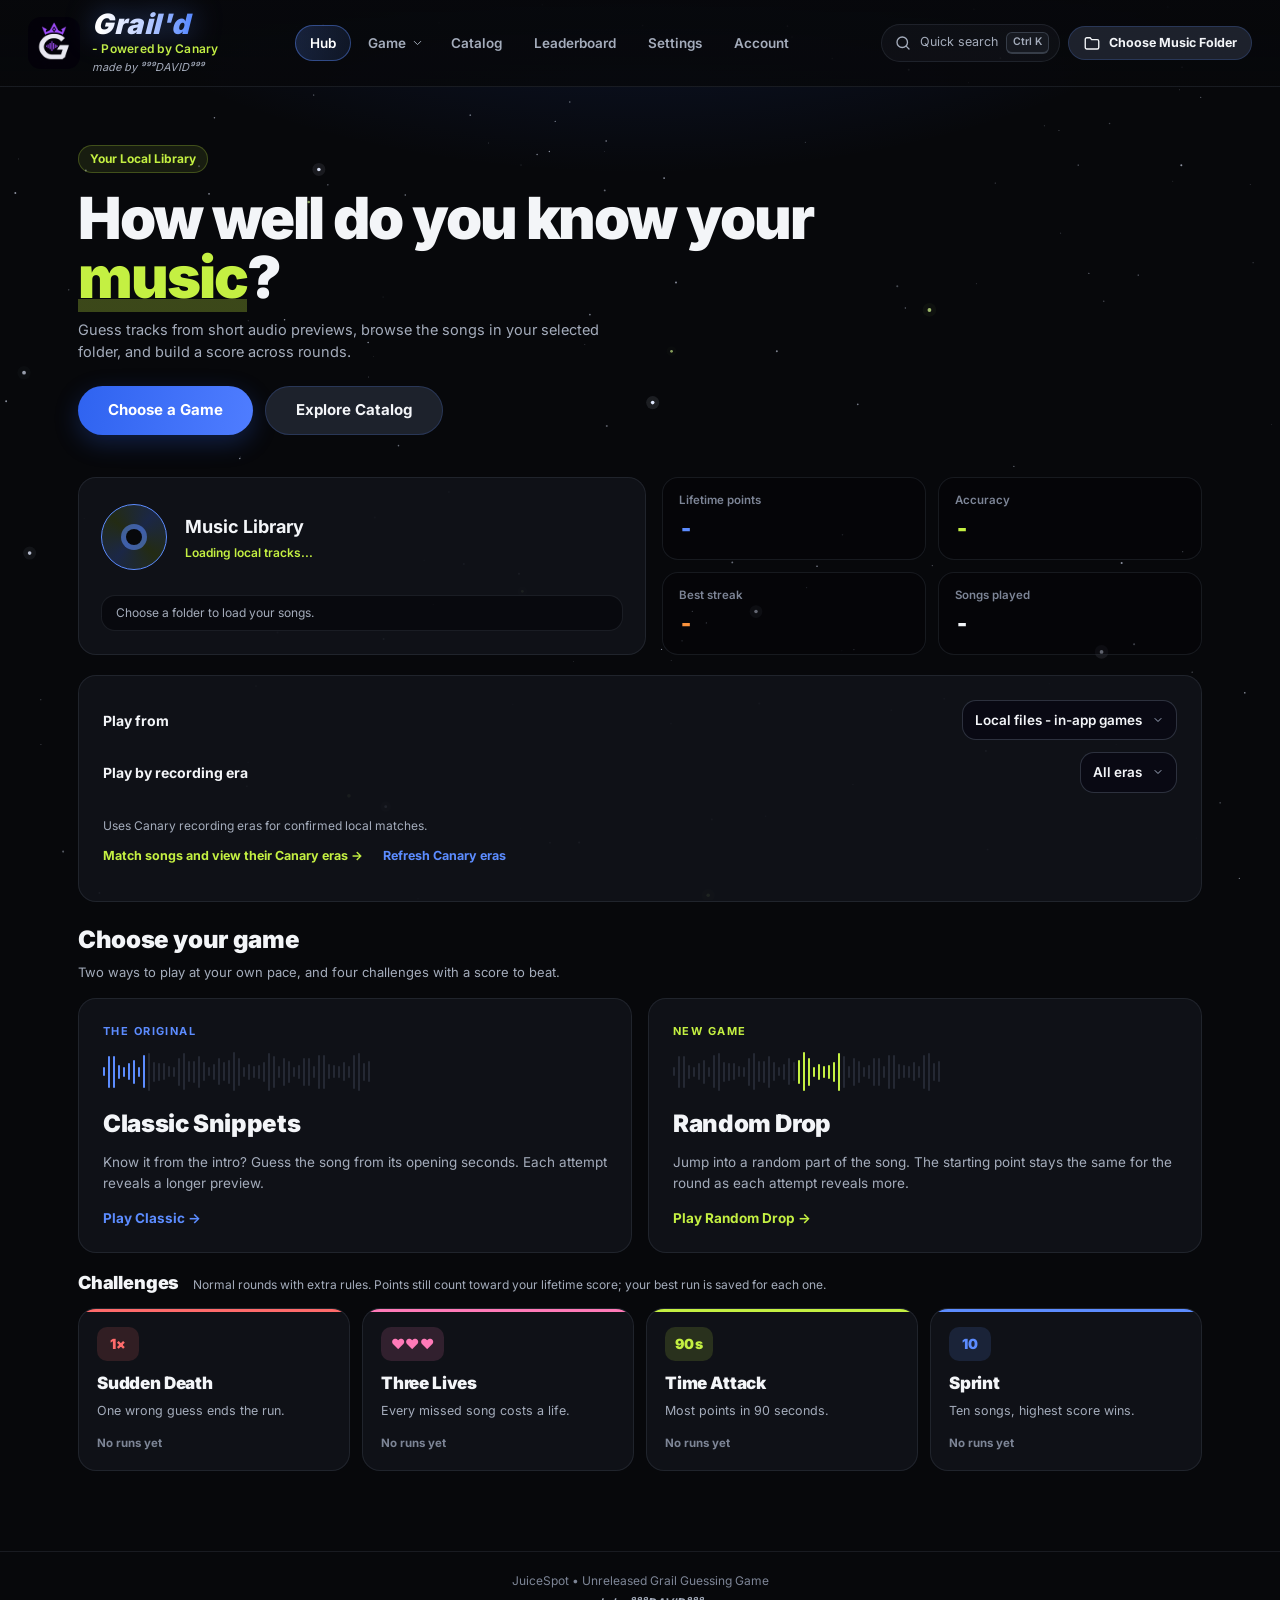
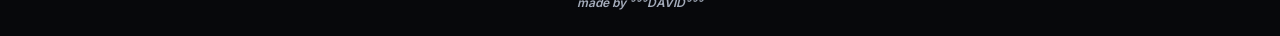
==== index.html @ 3874464d "GRAIL'D 0.9.3 project source Desktop app, tests, release tooling, Discord bot and docs. Secrets (.en" ====
<!DOCTYPE html>
<html lang="en">
<head>
    <meta charset="UTF-8">
    <meta name="viewport" content="width=device-width, initial-scale=1.0">
    <title>JuiceSpot - Unreleased Grail Hub</title>
    <link rel="icon" type="image/png" href="assets/graild-logo.png">
    <link href="assets/tailwind.css" rel="stylesheet">
    <link href="assets/fonts.css" rel="stylesheet">
    <link href="assets/graild-ui.css" rel="stylesheet">
</head>
<body>
    <svg width="0" height="0" style="position:absolute" aria-hidden="true">
        <symbol id="i-hub" viewBox="0 0 24 24"><path d="M3 11.5 12 4l9 7.5"/><path d="M5.5 10v9.5h13V10"/><path d="M10 19.5v-5h4v5"/></symbol>
        <symbol id="i-game" viewBox="0 0 24 24"><circle cx="12" cy="12" r="9"/><path d="m10 8.5 5.5 3.5-5.5 3.5z"/></symbol>
        <symbol id="i-catalog" viewBox="0 0 24 24"><path d="M9 18V5.5l11-2V16"/><circle cx="6.5" cy="18" r="2.5"/><circle cx="17.5" cy="16" r="2.5"/></symbol>
        <symbol id="i-board" viewBox="0 0 24 24"><path d="M8 4h8v7a4 4 0 0 1-8 0z"/><path d="M8 6H4.5c0 3 1.2 5 3.7 5.4M16 6h3.5c0 3-1.2 5-3.7 5.4"/><path d="M12 15v3.5M8.5 20.5h7"/></symbol>
        <symbol id="i-settings" viewBox="0 0 24 24"><path d="M4 7h9M17 7h3M4 17h3M11 17h9"/><circle cx="15" cy="7" r="2"/><circle cx="9" cy="17" r="2"/></symbol>
        <symbol id="i-account" viewBox="0 0 24 24"><circle cx="12" cy="8" r="4"/><path d="M4.5 20.5c1-4 4-6 7.5-6s6.5 2 7.5 6"/></symbol>
        <symbol id="i-folder" viewBox="0 0 24 24"><path d="M3 7a2 2 0 0 1 2-2h4.500l2 2.500H19a2 2 0 0 1 2 2V18a2 2 0 0 1-2 2H5a2 2 0 0 1-2-2z"/></symbol>
        <symbol id="i-search" viewBox="0 0 24 24"><circle cx="11" cy="11" r="7"/><path d="m20 20-3.5-3.5"/></symbol>
        <symbol id="i-caret" viewBox="0 0 24 24"><path d="m6 9 6 6 6-6"/></symbol>
        <symbol id="i-check" viewBox="0 0 24 24"><path d="m5 12.5 4.5 4.500L19 7.5"/></symbol>
        <symbol id="i-alert" viewBox="0 0 24 24"><path d="M12 8.500v5M12 17v.01"/><path d="M10.3 4 2.8 17.500A2 2 0 0 0 4.5 20.500h15a2 2 0 0 0 1.700-3L13.7 4a2 2 0 0 0-3.4 0z"/></symbol>
        <symbol id="i-disc" viewBox="0 0 24 24"><circle cx="12" cy="12" r="9"/><circle cx="12" cy="12" r="2.5"/></symbol>
        <symbol id="i-lock" viewBox="0 0 24 24"><rect x="5" y="10.5" width="14" height="10" rx="2"/><path d="M8 10.500V7.500a4 4 0 0 1 8 0v3"/></symbol>
        <symbol id="i-cloud-off" viewBox="0 0 24 24"><path d="M3 3l18 18"/><path d="M8.5 6.300A6 6 0 0 1 18 11a4 4 0 0 1 2.5 6.500M16 18H7a4.5 4.5 0 0 1-1.5-8.700"/></symbol>
        <symbol id="i-grid" viewBox="0 0 24 24"><rect x="4" y="4" width="7" height="7" rx="1.5"/><rect x="13" y="4" width="7" height="7" rx="1.5"/><rect x="4" y="13" width="7" height="7" rx="1.5"/><rect x="13" y="13" width="7" height="7" rx="1.5"/></symbol>
        <symbol id="i-list" viewBox="0 0 24 24"><path d="M8 6h12M8 12h12M8 18h12M4 6h.01M4 12h.01M4 18h.01"/></symbol>
        <symbol id="i-trophy" viewBox="0 0 24 24"><path d="M8 4h8v7a4 4 0 0 1-8 0z"/><path d="M8 6H4.500c0 3 1.2 5 3.7 5.400M16 6h3.500c0 3-1.2 5-3.7 5.400"/><path d="M12 15v3.500M8.5 20.500h7"/></symbol>
        <symbol id="i-bolt" viewBox="0 0 24 24"><path d="M13 3 5 13.500h6L10 21l8-10.500h-6z"/></symbol>
    </svg>

    <div class="app-shell">
    <header class="rail">
        <div class="app-brand">
            <img id="app-logo" class="app-brand-logo" src="assets/graild-logo.png" alt="GRAIL'D crowned G logo" width="64" height="64">
            <div class="min-w-0">
                <h1 class="wordmark">Grail'd</h1>
                <p class="brand-sub">- Powered by Canary</p>
                <p class="brand-credit">made by ⁹⁹⁹DAVID⁹⁹⁹</p>
            </div>
        </div>
        <nav class="rail-nav" aria-label="Main">
            <button onclick="switchTab('hub')" id="btn-hub" class="nav-btn is-active bg-purple-600" aria-current="page"><svg class="icon" aria-hidden="true"><use href="#i-hub"></use></svg>Hub</button>
            <div id="game-nav" class="game-nav" onmouseenter="setGameMenu(true)" onmouseleave="setGameMenu(false)" onkeydown="handleGameMenuKey(event)" onfocusout="if (!this.contains(event.relatedTarget)) setGameMenu(false)">
                <button onclick="switchTab('game'); setGameMenu(false)" id="btn-game" class="nav-btn"><svg class="icon" aria-hidden="true"><use href="#i-game"></use></svg>Game</button>
                <button id="game-menu-toggle" type="button" onclick="setGameMenu(document.getElementById('game-mode-menu').hidden)" aria-label="Choose a game mode" aria-haspopup="menu" aria-expanded="false" aria-controls="game-mode-menu" class="nav-caret"><svg class="icon" aria-hidden="true"><use href="#i-caret"></use></svg></button>
                <div id="game-mode-menu" class="game-nav-menu" hidden>
                    <div class="game-nav-panel" role="menu" aria-label="Game modes">
                        <button id="nav-mode-classic" type="button" role="menuitemradio" aria-checked="true" onclick="chooseNavGameMode('classic')">Classic Snippets</button>
                        <button id="nav-mode-random" type="button" role="menuitemradio" aria-checked="false" onclick="chooseNavGameMode('random')">Random Drop</button>
                        <p class="menu-group" role="presentation">Challenges</p>
                        <button type="button" role="menuitem" data-challenge="sudden_death" onclick="setGameMenu(false); GraildChallenges.start('sudden_death')">Sudden Death</button>
                        <button type="button" role="menuitem" data-challenge="three_lives" onclick="setGameMenu(false); GraildChallenges.start('three_lives')">Three Lives</button>
                        <button type="button" role="menuitem" data-challenge="time_attack" onclick="setGameMenu(false); GraildChallenges.start('time_attack')">Time Attack</button>
                        <button type="button" role="menuitem" data-challenge="sprint" onclick="setGameMenu(false); GraildChallenges.start('sprint')">Sprint</button>
                        <p class="menu-note">Changing modes starts a fresh round.</p>
                    </div>
                </div>
            </div>
            <button onclick="switchTab('catalog')" id="btn-catalog" class="nav-btn"><svg class="icon" aria-hidden="true"><use href="#i-catalog"></use></svg>Catalog</button>
            <button onclick="switchTab('leaderboard')" id="btn-leaderboard" class="nav-btn"><svg class="icon" aria-hidden="true"><use href="#i-board"></use></svg>Leaderboard</button>
            <button onclick="switchTab('settings')" id="btn-settings" class="nav-btn"><svg class="icon" aria-hidden="true"><use href="#i-settings"></use></svg>Settings</button>
            <button onclick="switchTab('account')" id="btn-account" class="nav-btn"><svg class="icon" aria-hidden="true"><use href="#i-account"></use></svg>Account</button>
        </nav>
        <div class="rail-foot">
            <button id="palette-open" type="button" class="palette-trigger" aria-label="Open the command palette"><svg class="icon" aria-hidden="true"><use href="#i-search"></use></svg><span>Quick search</span><kbd>Ctrl K</kbd></button>
            <button onclick="chooseMusicFolder()" class="btn btn-secondary btn-sm"><svg class="icon" aria-hidden="true"><use href="#i-folder"></use></svg><span>Choose <span class="label-long">Music </span>Folder</span></button>
        </div>
    </header>

    <div class="app-main">
    <main class="app-content">

        <!-- TAB 1: HUB & DASHBOARD -->
        <section id="tab-hub" class="space-y-5">
            <div class="hub-hero">
                <span class="pill">Your Local Library</span>
                <h2 class="hub-title">How well do you know your <em>music</em>?</h2>
                <p class="sub">Guess tracks from short audio previews, browse the songs in your selected folder, and build a score across rounds.</p>
                <div class="hub-actions">
                    <button onclick="document.getElementById('game-modes').scrollIntoView({behavior: 'smooth'})" class="btn btn-primary btn-lg">Choose a Game</button>
                    <button onclick="switchTab('catalog')" class="btn btn-secondary btn-lg">Explore Catalog</button>
                    <button id="hub-resume" type="button" onclick="switchTab('game')" class="btn btn-secondary btn-lg hidden">Resume round</button>
                </div>
                <button id="hub-note" type="button" class="hub-note hidden"><b id="hub-note-tag"></b><strong id="hub-note-title"></strong><span id="hub-note-detail"></span></button>
            </div>

            <div class="hub-row">
                <div class="card library-card">
                    <div id="hub-disc" class="disc" aria-hidden="true"></div>
                    <h4 class="text-lg font-bold self-end">Music Library</h4>
                    <p id="library-summary" class="text-xs font-semibold self-start" style="color:var(--cyan)">Loading local tracks...</p>
                    <div class="lib-body">
                        <div class="library-folder"><span id="folder-summary">Choose a folder to load your songs.</span></div>
                        <div id="hub-library-details" class="hidden">
                            <div class="meter-row">
                                <div class="small"><span>Canary eras found</span><span id="hub-era-coverage-text" class="tabular"></span></div>
                                <progress id="hub-era-coverage" max="100" value="0" aria-label="Songs with a Canary era"></progress>
                            </div>
                            <div id="hub-formats" class="chip-row mt-3"></div>
                        </div>
                        <button id="hub-library-cta" type="button" onclick="chooseMusicFolder()" class="btn btn-primary btn-sm btn-block mt-3 hidden">Choose a music folder</button>
                    </div>
                </div>
                <div class="hub-grid" aria-label="Your lifetime stats">
                    <div class="stat"><p class="stat-label">Lifetime points</p><p id="hub-stat-points" class="stat-value c-p">-</p></div>
                    <div class="stat"><p class="stat-label">Accuracy</p><p id="hub-stat-accuracy" class="stat-value c-c">-</p></div>
                    <div class="stat"><p class="stat-label">Best streak</p><p id="hub-stat-streak" class="stat-value c-o">-</p></div>
                    <div class="stat"><p class="stat-label">Songs played</p><p id="hub-stat-played" class="stat-value">-</p></div>
                </div>
            </div>
            <button id="hub-trophy" type="button" class="card hub-trophy hidden" onclick="switchTab('account'); switchAccountTab('achievements')">
                <span class="trophy-badge"><svg class="icon" aria-hidden="true"><use href="#i-trophy"></use></svg></span>
                <span class="trophy-text"><span class="tiny">Next trophy</span><strong id="hub-trophy-name"></strong><span id="hub-trophy-desc" class="small block"></span></span>
                <span class="w-28 shrink-0"><progress id="hub-trophy-progress" max="1" value="0" aria-label="Progress to next trophy"></progress><span id="hub-trophy-count" class="tiny tabular block mt-1 text-right"></span></span>
            </button>

            <div class="card card-pad space-y-3">
                <label class="setting-row">Play from
                    <select id="hub-library-source" onchange="changeLibrarySource(this.value)"><option value="local">Local files - in-app games</option><option value="canary">Canary website player</option></select>
                </label>
                <label class="setting-row">
                    <span>Play by recording era</span>
                    <select id="hub-recording-era-select" onchange="changeRecordingEra(this.value)"><option value="">All eras</option></select>
                </label>
                <div id="hub-era-chips" class="chip-row" role="group" aria-label="Recording era shortcuts"></div>
                <p id="hub-era-summary" class="small" role="status">Uses Canary recording eras for confirmed local matches.</p>
                <div class="flex flex-wrap gap-x-5 gap-y-1">
                    <button type="button" onclick="switchTab('catalog'); switchCatalogView('local')" class="link-btn">Match songs and view their Canary eras &rarr;</button>
                    <button id="canary-refresh-eras" type="button" onclick="refreshCanaryEraList()" class="link-btn is-p">Refresh Canary eras</button>
                </div>
                <p id="canary-era-load-status" class="small" style="color:var(--cyan)" role="status"></p>
            </div>
            <div id="game-modes" class="space-y-4 scroll-mt-24">
                <div><h2 class="section-title">Choose your game</h2><p class="mt-1 sub">Two ways to play at your own pace, and four challenges with a score to beat.</p></div>
                <div id="local-game-choices" class="game-cards">
                    <button type="button" onclick="startGameMode('classic')" class="card game-card">
                        <span class="kicker">The original</span>
                        <span class="wave" data-wave="start" aria-hidden="true"></span>
                        <h3>Classic Snippets</h3>
                        <p>Know it from the intro? Guess the song from its opening seconds. Each attempt reveals a longer preview.</p>
                        <span class="go">Play Classic &rarr;</span>
                    </button>
                    <button type="button" onclick="startGameMode('random')" class="card game-card is-cyan">
                        <span class="kicker kicker-c">New game</span>
                        <span class="wave" data-wave="middle" aria-hidden="true"></span>
                        <h3>Random Drop</h3>
                        <p>Jump into a random part of the song. The starting point stays the same for the round as each attempt reveals more.</p>
                        <span class="go">Play Random Drop &rarr;</span>
                    </button>
                </div>
                <div id="challenge-section" class="space-y-3">
                    <div class="challenge-head">
                        <h3 class="card-title">Challenges</h3>
                        <p class="small">Normal rounds with extra rules. Points still count toward your lifetime score; your best run is saved for each one.</p>
                    </div>
                    <div class="challenge-cards">
                        <button type="button" class="card challenge-card" data-tone="red" onclick="GraildChallenges.start('sudden_death')">
                            <span class="challenge-icon" aria-hidden="true">1&times;</span>
                            <h4>Sudden Death</h4>
                            <p>One wrong guess ends the run.</p>
                            <span class="challenge-best" data-best-for="sudden_death">No runs yet</span>
                        </button>
                        <button type="button" class="card challenge-card" data-tone="pink" onclick="GraildChallenges.start('three_lives')">
                            <span class="challenge-icon" aria-hidden="true">&hearts;&hearts;&hearts;</span>
                            <h4>Three Lives</h4>
                            <p>Every missed song costs a life.</p>
                            <span class="challenge-best" data-best-for="three_lives">No runs yet</span>
                        </button>
                        <button type="button" class="card challenge-card" data-tone="lime" onclick="GraildChallenges.start('time_attack')">
                            <span class="challenge-icon" aria-hidden="true">90s</span>
                            <h4>Time Attack</h4>
                            <p>Most points in 90 seconds.</p>
                            <span class="challenge-best" data-best-for="time_attack">No runs yet</span>
                        </button>
                        <button type="button" class="card challenge-card" data-tone="blue" onclick="GraildChallenges.start('sprint')">
                            <span class="challenge-icon" aria-hidden="true">10</span>
                            <h4>Sprint</h4>
                            <p>Ten songs, highest score wins.</p>
                            <span class="challenge-best" data-best-for="sprint">No runs yet</span>
                        </button>
                    </div>
                </div>
                <div id="canary-website-choice" class="hidden card card-accent card-pad space-y-3">
                    <h3 class="section-title">Canary Shuffle</h3>
                    <p class="sub">Pick a random song from Canary, using your selected recording era. Opens Canary's own player in your browser.</p>
                    <p class="small">Press Play on Canary to listen. Website playback has its own controls; in-app guessing and timed snippets use local files.</p>
                    <button id="canary-random-play" type="button" onclick="playRandomCanarySong()" class="btn btn-cyan">Open a random Canary song</button>
                    <p id="canary-random-status" class="text-sm" style="color:var(--cyan)" role="status"></p>
                </div>
                <p id="mode-message" class="min-h-5 text-sm" style="color:var(--red)" role="status"></p>
            </div>
        </section>

        <!-- GAME PANEL: opened from Hub game tiles -->
        <section id="tab-game" class="hidden">
            <div class="game-layout">
                <div class="space-y-3 min-w-0">
                    <div class="flex flex-wrap items-center justify-between gap-x-4 gap-y-1">
                        <button type="button" onclick="switchTab('hub')" class="text-sm font-bold" style="color:var(--muted)">&larr; All games</button>
                        <p id="game-resume-status" class="tiny" role="status">Your current round saves automatically. Return here to resume it.</p>
                    </div>
                    <div class="card card-accent card-pad space-y-5">
                        <div id="challenge-summary" class="challenge-summary hidden" role="status"></div>
                        <div class="game-head">
                            <div>
                                <h3 id="game-mode-title" class="text-xl font-extrabold">Classic Snippets</h3>
                                <p id="game-mode-description" class="small">Guess the song from its intro.</p>
                                <p class="small">Attempt <span id="current-attempt">1</span> of 6</p>
                            </div>
                            <div class="game-hud">
                                <span id="game-score" class="tabular">Score: 0</span>
                                <p class="streak tabular" id="game-streak-line">Streak: <span id="game-streak">0</span> 🔥</p>
                            </div>
                        </div>

                        <div id="challenge-hud" class="challenge-hud hidden" aria-label="Challenge run">
                            <span id="challenge-name" class="challenge-name"></span>
                            <span id="challenge-meter" class="challenge-meter tabular" role="timer" aria-live="off"></span>
                            <span class="challenge-run"><span class="tiny">Run</span> <strong id="challenge-score" class="tabular"></strong></span>
                            <span id="challenge-best" class="tiny"></span>
                            <button id="challenge-quit" type="button" class="btn btn-quiet btn-sm">End run</button>
                        </div>

                        <div class="game-options">
                            <label class="field">Difficulty
                                <select id="difficulty-select" onchange="changeDifficulty(this.value)">
                                    <option>Easy</option><option>Medium</option><option>Hard</option>
                                </select>
                            </label>
                            <label class="field">Recording era
                                <select id="recording-era-select" onchange="changeRecordingEra(this.value)"><option value="">All eras</option></select>
                            </label>
                        </div>
                        <p class="tiny" style="margin-top:6px">Recording era uses automatically checked or confirmed Canary eras.</p>

                        <div id="game-blocker" class="hidden"></div>

                        <div id="game-play-area" class="space-y-5">
                        <div id="timeline-bars" aria-label="Attempts">
                            <div class="attempt-seg bg-purple-500" id="bar-0"></div>
                            <div class="attempt-seg bg-slate-700" id="bar-1"></div>
                            <div class="attempt-seg bg-slate-700" id="bar-2"></div>
                            <div class="attempt-seg bg-slate-700" id="bar-3"></div>
                            <div class="attempt-seg bg-slate-700" id="bar-4"></div>
                            <div class="attempt-seg bg-slate-700" id="bar-5"></div>
                        </div>

                        <div id="snippet-deck" class="deck">
                            <div class="eq" id="snippet-eq" aria-hidden="true"></div>
                            <button onclick="playSnippetSimulation()" id="play-btn" type="button">
                                <span id="snippet-play-icon" aria-hidden="true">&#9654;</span> <span id="snippet-play-label">PLAY</span> <span><span id="snippet-sec">1</span>s SNIPPET</span>
                            </button>
                            <div class="deck-meta">
                                <progress id="snippet-progress" max="1000" value="0" aria-label="Snippet playback progress"></progress>
                                <span id="snippet-clock" class="tabular">0.0s</span>
                                <span id="round-worth" class="worth tabular"></span>
                            </div>
                            <label class="volume-row">
                                <span>Volume</span>
                                <input id="volume-control" type="range" min="0" max="100" value="70" aria-label="Music volume" oninput="changeVolume(this.value)">
                                <span id="volume-value" class="w-10 text-right tabular-nums">70%</span>
                            </label>
                        </div>

                        <div id="cover-container" class="cover-box hidden">
                            <div class="cover-frame">
                                <div id="cover-art-inner">💿</div>
                            </div>
                            <p id="correct-song-title">Rental</p>
                        </div>

                        <ol id="round-log" class="round-log hidden" aria-label="Your attempts this round"></ol>

                        <!-- Input & Guess Box -->
                        <div id="input-area" class="space-y-3">
                            <div class="guess-wrap">
                                <input type="text" id="guess-input" placeholder="Type song title..." autocomplete="off" oninput="handleTyping(event)" onkeydown="handleGuessKey(event)" onblur="window.setTimeout(hideSuggestions, 120)" role="combobox" aria-autocomplete="list" aria-expanded="false" aria-controls="suggestions" aria-label="Song title guess">
                                <div id="suggestions" class="hidden" role="listbox"></div>
                            </div>
                            <div class="game-actions">
                                <button onclick="submitGuess()" type="button" class="btn btn-green">SUBMIT</button>
                                <button onclick="skipAttempt()" type="button" class="btn btn-quiet">SKIP / +1s</button>
                                <button id="reroll-btn" onclick="rerollSong()" type="button" class="btn btn-cyan">REROLL SONG</button>
                            </div>
                            <p class="key-hints"><span><kbd>Enter</kbd> submit</span><span><kbd>Ctrl</kbd> <kbd>Space</kbd> play</span><span><kbd>Ctrl</kbd> <kbd>Enter</kbd> skip</span><span><kbd>?</kbd> all shortcuts</span></p>
                        </div>
                        </div>

                        <div id="feedback-banner" class="feedback" role="status"></div>
                        <button id="next-round-btn" onclick="startNextRound()" type="button" class="btn btn-primary btn-lg btn-block hidden">Next Round</button>
                    </div>
                </div>
                <aside class="game-side" aria-label="This session">
                    <div class="card card-pad space-y-3">
                        <h4 class="kicker kicker-c">This session</h4>
                        <div class="side-stats">
                            <div class="stat"><p class="stat-label">Correct</p><p id="side-correct" class="stat-value c-g">0</p></div>
                            <div class="stat"><p class="stat-label">Wrong</p><p id="side-wrong" class="stat-value c-r">0</p></div>
                            <div class="stat"><p class="stat-label">Accuracy</p><p id="side-accuracy" class="stat-value c-c">-</p></div>
                            <div class="stat"><p class="stat-label">Rounds</p><p id="side-rounds" class="stat-value">0</p></div>
                        </div>
                    </div>
                    <div class="card card-pad space-y-3">
                        <h4 class="kicker">Round history</h4>
                        <ul id="round-history" class="history"></ul>
                        <p id="round-history-empty" class="small">Finished rounds appear here until you close GRAIL'D.</p>
                    </div>
                </aside>
            </div>
        </section>

        <!-- TAB 3: CATALOG BROWSER -->
        <section id="tab-catalog" class="hidden space-y-4">
            <div class="flex justify-between items-center flex-wrap gap-4">
                <div class="min-w-0">
                    <h2 class="section-title">Your Music Catalog</h2>
                    <p id="catalog-summary" class="small break-all">Tracks found in your selected folder.</p>
                </div>
                <label id="local-format-control" class="flex items-center gap-3 text-xs font-semibold" style="color:var(--muted)">Audio format
                    <select id="catalog-format" onchange="filterCatalog(this.value)">
                        <option value="all">All formats</option>
                    </select>
                </label>
            </div>

            <div class="era-banner">
                <div class="era-banner-top">
                    <p id="automatic-era-status" role="status">Canary automatically checks your library for recording eras.</p>
                    <button id="automatic-era-recheck" type="button" onclick="recheckAutomaticEras()" class="btn btn-secondary btn-sm">Recheck song eras</button>
                </div>
                <progress id="era-scan-progress" class="hidden" max="100" value="0" aria-label="Canary era check progress"></progress>
            </div>
            <div class="seg seg-inline" role="tablist" aria-label="Catalogue sources">
                <button id="local-catalog-tab" type="button" role="tab" aria-selected="true" onclick="switchCatalogView('local')" class="seg-btn">Local library</button>
                <button id="canary-catalog-tab" type="button" role="tab" aria-selected="false" onclick="switchCatalogView('canary')" class="seg-btn">Canary catalogue</button>
            </div>
            <div id="catalog-toolbar" class="space-y-3">
                <div class="catalog-toolbar">
                    <div class="search-box"><svg class="icon" aria-hidden="true"><use href="#i-search"></use></svg><input id="catalog-search" type="search" placeholder="Search songs or eras..." aria-label="Search your songs or eras" oninput="renderCatalog(catalogFilter)"></div>
                    <label class="flex items-center gap-2 text-xs font-semibold" style="color:var(--muted)">Sort
                        <select id="catalog-sort" onchange="renderCatalog(catalogFilter)">
                            <option value="az">Title A-Z</option>
                            <option value="za">Title Z-A</option>
                            <option value="era">Recording era</option>
                            <option value="played">Most played</option>
                            <option value="missed">Most missed</option>
                        </select>
                    </label>
                    <div class="seg" role="group" aria-label="Catalog layout">
                        <button id="catalog-view-grid" type="button" class="seg-btn is-active" style="padding:7px 10px" aria-label="Grid view" aria-pressed="true" onclick="setCatalogLayout('grid')"><svg class="icon" aria-hidden="true"><use href="#i-grid"></use></svg></button>
                        <button id="catalog-view-list" type="button" class="seg-btn" style="padding:7px 10px" aria-label="List view" aria-pressed="false" onclick="setCatalogLayout('list')"><svg class="icon" aria-hidden="true"><use href="#i-list"></use></svg></button>
                    </div>
                </div>
                <div id="catalog-status-chips" class="chip-row" role="group" aria-label="Filter by Canary era status"></div>
            </div>
            <div class="catalog-grid" id="catalog-grid" aria-live="polite">
                <div class="skeleton-grid"><div class="skeleton"></div><div class="skeleton"></div><div class="skeleton"></div><div class="skeleton"></div></div>
            </div>
            <div id="catalog-foot" class="catalog-foot hidden">
                <p id="catalog-count" class="tiny tabular"></p>
                <button id="catalog-more" type="button" class="btn btn-secondary btn-sm" onclick="showMoreCatalog()">Show more songs</button>
            </div>
            <div id="canary-browser" class="hidden space-y-4">
                <p class="sub">Explore Canary metadata and artwork. Gameplay always uses your local audio files.</p>
                <form onsubmit="event.preventDefault(); searchCanary(0)" class="card canary-form">
                    <label class="field">Song title or alias<input id="canary-search" type="search" maxlength="200" placeholder="Search songs..."></label>
                    <label class="field">Recording era<input id="canary-era" list="canary-era-options" maxlength="60" placeholder="Any era"><datalist id="canary-era-options"><option value="JUTE"><option value="WOD"><option value="DRFL"></datalist></label>
                    <label class="field">Category<select id="canary-category"><option value="">All categories</option></select></label>
                    <button id="canary-search-button" type="submit" class="btn btn-purple">Search Canary</button>
                </form>
                <p id="canary-browser-status" class="text-sm" style="color:var(--cyan)" role="status"></p>
                <div id="canary-results" class="canary-results"></div>
                <div class="flex items-center justify-between gap-3">
                    <button id="canary-previous" type="button" onclick="searchCanary(canaryPage - 1)" disabled class="btn btn-secondary btn-sm">Previous</button>
                    <span id="canary-pagination" class="small tabular"></span>
                    <button id="canary-next" type="button" onclick="searchCanary(canaryPage + 1)" disabled class="btn btn-secondary btn-sm">Next</button>
                </div>
            </div>
        </section>

        <!-- TAB 4: LEADERBOARD -->
        <section id="tab-leaderboard" class="hidden">
            <div class="board-layout">
                <div class="card card-accent card-pad space-y-4 min-w-0">
                    <div class="card-head">
                        <h3 class="card-title">Global Leaderboard</h3>
                        <button id="global-refresh" type="button" onclick="refreshGlobalLeaderboard()" class="btn btn-purple btn-sm">Refresh</button>
                    </div>
                    <p id="global-status" role="status">Top 50 players by lifetime points.</p>
                    <div id="global-podium" class="podium hidden" aria-hidden="true"></div>
                    <div id="global-filter-wrap" class="search-box hidden"><svg class="icon" aria-hidden="true"><use href="#i-search"></use></svg><input id="global-filter" type="search" placeholder="Find a player..." aria-label="Find a player" oninput="filterGlobalBoard()"></div>
                    <div id="global-leaderboard" class="board-list" aria-live="polite"></div>
                </div>
                <div class="card card-accent-p card-pad space-y-4 min-w-0">
                    <h3 class="card-title">Your Records</h3>
                    <h4 class="kicker" style="color:var(--faint)">Current session</h4>
                    <div class="record-grid">
                        <div class="stat span-2"><p class="stat-label">Score - current session</p><p id="session-score" class="stat-value c-p">0 pts</p></div>
                        <div class="stat"><p class="stat-label">Current streak</p><p id="session-streak" class="stat-value c-o">0</p></div>
                        <div class="stat"><p class="stat-label">Songs in folder</p><p id="session-tracks" class="stat-value c-c">0</p></div>
                        <div class="stat"><p class="stat-label">Correct guesses</p><p id="session-correct-guesses" class="stat-value c-g">0</p></div>
                        <div class="stat"><p class="stat-label">Wrong guesses</p><p id="session-wrong-guesses" class="stat-value c-r">0</p></div>
                    </div>
                </div>
                <div class="card card-pad space-y-4 board-full min-w-0">
                    <div class="card-head">
                        <div><h3 class="card-title">Per-song record</h3><p class="small">Saved to your account across sessions.</p></div>
                        <div class="search-box" style="flex:0 1 280px"><svg class="icon" aria-hidden="true"><use href="#i-search"></use></svg><input id="song-record-search" type="search" placeholder="Search songs..." aria-label="Search per-song records" oninput="renderSongRecords()"></div>
                    </div>
                    <div id="song-insights" class="insights hidden"></div>
                    <div>
                        <div class="record-head">
                            <button type="button" data-sort="title" onclick="sortSongRecords('title')">Song</button>
                            <button type="button" class="r" data-sort="correct" onclick="sortSongRecords('correct')">Right</button>
                            <button type="button" class="r" data-sort="wrong" onclick="sortSongRecords('wrong')">Wrong</button>
                            <button type="button" class="r acc" data-sort="accuracy" onclick="sortSongRecords('accuracy')">Accuracy</button>
                        </div>
                        <div id="song-leaderboard" class="record-list" aria-live="polite"><div class="skeleton-rows"><div class="skeleton"></div><div class="skeleton"></div><div class="skeleton"></div></div></div>
                        <p id="song-record-count" class="tiny tabular mt-2 hidden"></p>
                    </div>
                </div>
            </div>
        </section>

        <section id="tab-account" class="hidden narrow-col space-y-5">
            <div id="auth-card" class="card card-accent auth-layout">
                <div class="auth-aside">
                    <img src="assets/graild-logo.png" alt="" width="76" height="76">
                    <h2>Your GRAIL'D Account</h2>
                    <ul class="auth-points">
                        <li><svg class="icon" aria-hidden="true"><use href="#i-check"></use></svg>Save your score and per-song records</li>
                        <li><svg class="icon" aria-hidden="true"><use href="#i-check"></use></svg>Climb the global leaderboard</li>
                        <li><svg class="icon" aria-hidden="true"><use href="#i-check"></use></svg>Unlock 50 achievements and earn tags</li>
                    </ul>
                </div>
                <div class="auth-main">
                    <div class="seg">
                        <button id="signin-tab" type="button" onclick="showAuthForm('signin')" class="seg-btn is-active">Sign In</button>
                        <button id="register-tab" type="button" onclick="showAuthForm('register')" class="seg-btn">Create Account</button>
                    </div>
                    <div class="provider-box mt-5 space-y-3">
                        <p class="text-sm font-bold">Connect a provider</p>
                        <p class="small">Verify with Google or Discord, then create your GRAIL'D username and password.</p>
                        <div class="flex flex-wrap gap-2">
                            <button type="button" onclick="connectSocial('google')" class="btn btn-secondary flex-1 whitespace-nowrap">Continue with Google</button>
                            <button type="button" onclick="connectSocial('discord')" class="btn btn-discord flex-1 whitespace-nowrap">Continue with Discord</button>
                        </div>
                        <p id="auth-social-message" class="min-h-5 break-words text-xs" style="color:var(--cyan)" role="status"></p>
                    </div>
                    <form id="sign-in-form" class="mt-5 space-y-4" onsubmit="signIn(event)">
                        <label class="field">Username
                            <input id="signin-username" name="username" type="text" autocomplete="username" required maxlength="24">
                        </label>
                        <label class="field">Password
                            <input id="signin-password" name="password" type="password" autocomplete="current-password" required maxlength="128">
                            <span class="hint is-bad hidden" data-caps-for="signin-password">Caps Lock is on</span>
                        </label>
                        <button type="submit" class="btn btn-primary btn-block">Sign In</button>
                    </form>
                    <form id="register-form" class="mt-5 hidden space-y-4" onsubmit="registerAccount(event)">
                        <label class="field">Username
                            <input id="register-username" name="username" type="text" autocomplete="username" pattern="[A-Za-z0-9_]{3,24}" required maxlength="24">
                            <span id="register-username-hint" class="hint">3–24 letters, numbers, or underscores</span>
                        </label>
                        <label class="field">Password
                            <input id="register-password" name="new-password" type="password" autocomplete="new-password" minlength="10" maxlength="128" required>
                            <span id="register-password-meter" class="pw-meter" data-score="0" aria-hidden="true"><i></i><i></i><i></i><i></i></span>
                            <span id="register-password-hint" class="hint">At least 10 characters</span>
                            <span class="hint is-bad hidden" data-caps-for="register-password">Caps Lock is on</span>
                        </label>
                        <button type="submit" class="btn btn-primary btn-block">Create Account</button>
                    </form>
                    <p id="auth-message" class="mt-4 min-h-5 text-center text-sm" style="color:var(--red)" role="status"></p>
                </div>
            </div>

            <div id="profile-card" class="card card-accent-p hidden card-pad space-y-5">
                <div class="seg" role="tablist" aria-label="Account sections">
                    <button id="account-profile-tab" type="button" role="tab" aria-selected="true" aria-controls="account-profile-panel" onclick="switchAccountTab('profile')" class="seg-btn is-active">Profile</button>
                    <button id="account-achievements-tab" type="button" role="tab" aria-selected="false" aria-controls="account-achievements-panel" onclick="switchAccountTab('achievements')" class="seg-btn">Achievements <span id="achievement-tab-count" class="tabular">0/50</span></button>
                </div>
                <div id="account-profile-panel" role="tabpanel" aria-labelledby="account-profile-tab" class="space-y-5">
                <div class="profile-head">
                    <div id="profile-avatar">🧃</div>
                    <div class="min-w-0 flex-1">
                        <div class="flex flex-wrap items-center gap-2">
                            <h2 id="profile-display-name" class="break-words text-xl font-extrabold"></h2>
                            <span id="profile-owner-tag" tabindex="0" title="Verified owner / creator of GRAIL'D." class="owner-tag hidden">Owner / Creator</span>
                            <div id="profile-tags" class="flex flex-wrap gap-2" aria-label="Account tags"></div>
                        </div>
                        <p id="profile-username" class="break-all text-sm" style="color:var(--cyan)"></p>
                        <p id="profile-created" class="tiny mt-1"></p>
                        <p id="profile-connected-providers" class="small mt-1"></p>
                    </div>
                </div>
                <div class="grid grid-cols-2 gap-3 sm:grid-cols-4">
                    <div class="stat"><p class="stat-label">Correct</p><p id="profile-correct" class="stat-value c-g">0</p></div>
                    <div class="stat"><p class="stat-label">Incorrect</p><p id="profile-wrong" class="stat-value c-r">0</p></div>
                    <div class="stat"><p class="stat-label">Accuracy</p><p id="profile-accuracy" class="stat-value c-c">0%</p></div>
                    <div class="stat"><p class="stat-label">Points</p><p id="profile-points" class="stat-value c-p">0</p></div>
                    <div class="stat"><p class="stat-label">Current streak</p><p id="profile-current-streak" class="stat-value c-o">0</p></div>
                    <div class="stat"><p class="stat-label">Best streak</p><p id="profile-best-streak" class="stat-value c-o">0</p></div>
                    <div class="stat"><p class="stat-label">Songs played</p><p id="profile-songs-played" class="stat-value">0</p></div>
                    <div class="stat"><p class="stat-label">Grails collected</p><p id="profile-grails" class="stat-value c-c">0</p></div>
                </div>
                <div class="space-y-3 divider">
                    <h3 class="text-sm font-bold">Account tags</h3>
                    <p class="small">Tags follow your verified Discord or Google sign-in across devices. Use the same sign-in provider to recognize the same global account.</p>
                    <p id="global-tags-status" class="small" style="color:var(--cyan-2)" role="status"></p>
                    <p id="global-player-id" class="break-all tiny"></p>
                    <button type="button" onclick="refreshGlobalTags(globalTagGeneration)" class="link-btn">Refresh global tags</button>
                    <p class="small">Hover over a tag or focus it to see how it was obtained. Earned tags stay unlocked.</p>
                    <p id="top-earner-progress" class="text-sm" style="color:var(--purple-2)" role="status"></p>
                    <div id="tag-management" class="hidden space-y-3 provider-box">
                        <h4 class="text-sm font-bold" style="color:var(--cyan-2)">Manage tags</h4>
                        <form onsubmit="event.preventDefault(); createCustomTag()" class="space-y-3">
                            <label class="field">New tag name
                                <input id="custom-tag-name" maxlength="32" required placeholder="e.g. Contributor">
                            </label>
                            <label class="field">Hover description
                                <input id="custom-tag-description" maxlength="240" required placeholder="Why this person received the tag">
                            </label>
                            <button id="custom-tag-create" type="submit" class="btn btn-purple btn-sm">Create custom tag</button>
                        </form>
                        <label class="field">Tag to assign or remove
                            <select id="tag-definition-select" onchange="selectedTagId=this.value"><option value="beta_tester">Beta Tester</option></select>
                        </label>
                        <form onsubmit="event.preventDefault(); assignDiscordTesterTag(true)" class="space-y-3">
                            <label class="field">Discord user ID or mention
                                <input id="tag-discord-id" type="text" maxlength="30" placeholder="Numeric Discord ID or &lt;@ID&gt;" required>
                            </label>
                            <p class="small">Use their numeric ID or paste a Discord mention. Tags can be assigned before their first sign-in and will follow that Discord account.</p>
                            <div class="flex flex-wrap gap-2">
                                <button id="discord-tag-assign" type="submit" class="btn btn-purple btn-sm">Assign by Discord</button>
                                <button id="discord-tag-remove" type="button" onclick="assignDiscordTesterTag(false)" class="btn btn-secondary btn-sm">Remove by Discord</button>
                            </div>
                        </form>
                        <p class="small">Choose a registered player, or use their Discord ID above. Only the verified owner can create and assign custom tags. Owner and earned tags are protected.</p>
                        <label class="field">Account
                            <select id="tag-account-select"></select>
                        </label>
                        <div class="flex flex-wrap gap-2">
                            <button id="tag-assign-button" type="button" onclick="assignTesterTag(true)" class="btn btn-purple btn-sm">Assign tag</button>
                            <button id="tag-remove-button" type="button" onclick="assignTesterTag(false)" class="btn btn-secondary btn-sm">Remove tag</button>
                        </div>
                        <p id="tag-management-status" class="small" style="color:var(--cyan-2)" role="status"></p>
                    </div>
                </div>
                <div class="space-y-3 divider">
                    <h3 class="text-sm font-bold">Your game preferences</h3>
                    <label class="setting-row font-semibold">Play from
                        <select id="account-library-source" onchange="changeLibrarySource(this.value)"><option value="local">Local files - in-app games</option><option value="canary">Canary website player</option></select>
                    </label>
                    <label class="setting-row font-semibold">Recording era
                        <select id="account-recording-era-select" onchange="changeRecordingEra(this.value)"><option value="">All eras</option></select>
                    </label>
                    <p id="account-era-summary" class="small">Saved separately for your account. Era metadata comes from Canary.</p>
                </div>
                <form id="profile-edit-form" class="space-y-4 divider" onsubmit="saveProfile(event)">
                    <h3 class="text-sm font-bold">Edit Profile</h3>
                    <div class="flex flex-wrap gap-2">
                        <button type="button" onclick="connectSocial('google')" class="btn btn-secondary btn-sm">Link Google</button>
                        <button type="button" onclick="connectSocial('discord')" class="btn btn-discord btn-sm">Link Discord</button>
                    </div>
                    <p id="profile-social-message" class="min-h-5 break-words text-xs" style="color:var(--cyan)" role="status"></p>
                    <label class="field">Display name
                        <input id="profile-edit-name" type="text" maxlength="32" required>
                    </label>
                    <div class="field"><label for="profile-edit-avatar">Avatar</label>
                        <div id="avatar-picker" class="avatar-picker hidden" role="radiogroup" aria-label="Avatar"></div>
                        <select id="profile-edit-avatar" class="w-full mt-1.5">
                            <option>🧃</option><option>💿</option><option>🌙</option><option>⭐</option><option>🧊</option><option>🕊️</option><option>🦋</option><option>🎧</option><option>💎</option><option>🖤</option>
                        </select>
                    </div>
                    <div class="flex flex-wrap gap-3">
                        <button type="submit" class="btn btn-primary">Save Profile</button>
                        <button type="button" onclick="signOut()" class="btn btn-secondary">Sign Out</button>
                    </div>
                    <p id="profile-message" class="min-h-5 text-sm" style="color:var(--cyan)" role="status"></p>
                </form>
                </div>
                <div id="account-achievements-panel" role="tabpanel" aria-labelledby="account-achievements-tab" class="hidden space-y-5">
                    <div>
                        <p class="kicker">Your trophy room</p>
                        <h2 class="section-title mt-2">Chase the next milestone</h2>
                        <p id="achievement-summary" class="sub mt-2" role="status">0 of 50 unlocked</p>
                        <progress id="achievement-overall" max="50" value="0" aria-label="Achievements unlocked" class="mt-3"></progress>
                        <p class="tiny mt-2">Earned badges stay unlocked. Existing stats count; first-attempt and Hard-mode wins are tracked from this update.</p>
                    </div>
                    <label class="setting-row font-semibold">Show achievements
                        <select id="achievement-filter" onchange="renderAchievements()">
                            <option value="all">All achievements</option>
                            <option value="unlocked">Unlocked</option>
                            <option value="locked">In progress</option>
                            <option value="closest">Closest to unlocking</option>
                        </select>
                    </label>
                    <div id="achievement-list" class="ach-grid"></div>
                </div>
            </div>
        </section>

        <section id="tab-settings" class="hidden">
            <div class="settings-layout">
                <div class="card card-pad space-y-5 min-w-0">
                    <div class="card-head">
                        <div><h2 class="section-title">Settings</h2><p class="sub mt-1">GRAIL'D <span id="settings-current-version">0.8.0</span></p></div>
                        <span id="update-status-pill" class="status-pill" data-tone="idle">Not checked yet</span>
                    </div>
                    <h3 class="card-title">Beta updates</h3>
                    <form onsubmit="event.preventDefault(); saveUpdateSettings()" class="space-y-4">
                        <label class="field">GitHub repository
                            <input id="update-repository" maxlength="140" placeholder="owner/repository">
                        </label>
                        <label class="field">Release channel
                            <select id="update-channel"><option value="beta">Beta (includes prereleases)</option><option value="stable">Stable</option></select>
                        </label>
                        <label class="toggle"><input id="update-automatic" type="checkbox" checked>Check automatically when GRAIL'D starts</label>
                        <div class="flex flex-wrap gap-3"><button type="submit" class="btn btn-primary">Save update settings</button><button id="manual-update-check" type="button" onclick="manualUpdateCheck()" class="btn btn-secondary">Check for Updates</button></div>
                    </form>
                    <p id="update-settings-status" class="text-sm" style="color:var(--cyan)" role="status"></p>
                    <p id="update-last-result" class="small"></p>
                    <p class="tiny">Updates are installed after GRAIL'D closes. Your account, sign-in, music preferences, and Canary cache stay in your app data folder.</p>
                </div>
                <div class="card card-pad space-y-3 min-w-0">
                    <h3 class="card-title">Keyboard shortcuts</h3>
                    <p class="small">Work anywhere in the app unless noted.</p>
                    <ul id="settings-shortcuts" class="shortcut-list"></ul>
                </div>
            </div>
        </section>
    </main>

    <!-- FOOTER -->
    <footer class="app-footer">
        <p>JuiceSpot • Unreleased Grail Guessing Game</p>
        <p class="credit">made by ⁹⁹⁹DAVID⁹⁹⁹</p>
    </footer>
    </div>
    </div>

    <aside id="update-notification" class="hidden update-toast" aria-labelledby="update-heading" aria-live="polite">
        <h2 id="update-heading" class="text-lg font-black">GRAIL'D update <span id="update-version"></span></h2>
        <p id="update-status" class="mt-2 text-sm" style="color:var(--cyan-2)"></p>
        <p id="update-notes" class="mt-3 max-h-40 overflow-y-auto whitespace-pre-wrap text-xs" style="color:var(--muted)"></p>
        <progress id="update-progress" max="100" value="0" aria-label="Update download progress" class="hidden mt-3"></progress>
        <div class="mt-4 flex flex-wrap gap-3"><button id="update-now" type="button" onclick="updateNow()" class="btn btn-primary btn-sm">Update Now</button><button id="update-later" type="button" onclick="updateLater()" class="btn btn-secondary btn-sm">Later</button><button id="update-cancel" type="button" onclick="cancelUpdateDownload()" class="btn btn-danger btn-sm hidden">Cancel download</button></div>
    </aside>

    <dialog id="song-information" aria-labelledby="song-info-heading" class="modal">
        <div class="flex items-center justify-between gap-4"><h2 id="song-info-heading" class="text-xl font-black">Song Information</h2><button type="button" onclick="document.getElementById('song-information').close()" class="btn btn-secondary btn-sm">Close</button></div>
        <p id="song-info-status" class="mt-3 text-sm" style="color:var(--cyan)" role="status"></p>
        <div id="song-info-content" class="mt-4 space-y-4"></div>
        <form id="song-match-search-form" class="hidden mt-5 flex flex-wrap gap-2" onsubmit="event.preventDefault(); searchLocalCanary()">
            <label class="field flex-1 min-w-[200px]">Search another title or alias<input id="song-match-query" maxlength="200" required></label>
            <button type="submit" class="btn btn-purple self-end">Find recordings</button>
        </form>
    </dialog>

    <dialog id="command-palette" class="palette" aria-label="Command palette">
        <div class="palette-input"><svg class="icon" aria-hidden="true"><use href="#i-search"></use></svg><input id="palette-input" type="text" placeholder="Jump to a screen, a game, an era or a song..." autocomplete="off" aria-label="Search commands and songs" role="combobox" aria-expanded="true" aria-controls="palette-list"><kbd>Esc</kbd></div>
        <div id="palette-list" class="palette-list" role="listbox"></div>
    </dialog>

    <dialog id="shortcuts-dialog" class="modal" style="max-width:440px" aria-labelledby="shortcuts-heading">
        <div class="flex items-center justify-between gap-4"><h2 id="shortcuts-heading" class="text-xl font-black">Keyboard shortcuts</h2><button type="button" onclick="document.getElementById('shortcuts-dialog').close()" class="btn btn-secondary btn-sm">Close</button></div>
        <ul id="dialog-shortcuts" class="shortcut-list mt-4"></ul>
    </dialog>

    <div id="toast-region" class="toast-region" role="status" aria-live="polite"></div>

    <script>
        const tabIds = ['hub', 'game', 'catalog', 'leaderboard', 'account', 'settings'];
        let appState = null;
        let catalogSongs = [];
        let catalogFilter = 'all';
        let socialPollTimer = null;
        let snippetPlaybackTimer = null;
        let achievementState = {entries: [], unlocked: 0, total: 50};

        function uiHook(name, ...args) {
            let value;
            for (const extra of [window.GraildUI, window.GraildChallenges]) {
                try {
                    const result = extra?.[name]?.(...args);
                    if (value === undefined) value = result;
                } catch (error) { console.error(`GRAIL'D interface hook failed: ${name}`, error); }
            }
            return value;
        }

        function stateCard({icon = 'i-disc', title, body = '', tone = '', action = null}) {
            const card = document.createElement('div');
            card.className = `state-card${tone ? ` is-${tone}` : ''}`;
            const badge = document.createElement('span');
            badge.className = 'state-icon';
            badge.innerHTML = `<svg class="icon" aria-hidden="true"><use href="#${icon}"></use></svg>`;
            const heading = document.createElement('h4');
            heading.textContent = title;
            card.append(badge, heading);
            if (body) {
                const text = document.createElement('p');
                text.textContent = body;
                card.append(text);
            }
            if (action) {
                const button = document.createElement('button');
                button.type = 'button';
                button.className = `btn btn-sm ${tone === 'error' ? 'btn-secondary' : 'btn-primary'}`;
                button.textContent = action.label;
                button.addEventListener('click', action.onClick);
                card.append(button);
            }
            return card;
        }

        function skeletonRows(count) {
            const box = document.createElement('div');
            box.className = 'skeleton-rows';
            for (let index = 0; index < count; index += 1) {
                const row = document.createElement('div');
                row.className = 'skeleton';
                box.append(row);
            }
            return box;
        }

        function switchTab(tabId) {
            const nextPanel = document.getElementById('tab-' + tabId);
            if (!nextPanel || !nextPanel.classList.contains('hidden')) return;
            tabIds.forEach(id => {
                document.getElementById('tab-' + id).classList.toggle('hidden', id !== tabId);
                const navButton = document.getElementById('btn-' + id);
                if (navButton) navButton.className = id === tabId ? 'nav-btn is-active bg-purple-600' : 'nav-btn';
            });
            nextPanel.classList.remove('tab-panel-enter');
            void nextPanel.offsetWidth;
            nextPanel.classList.add('tab-panel-enter');
            window.scrollTo(0, 0);
            uiHook('onTab', tabId);
            if (tabId === 'leaderboard') refreshGlobalLeaderboard();
        }

        function showFeedback(message, success = false) {
            const banner = document.getElementById('feedback-banner');
            banner.textContent = message;
            banner.className = `feedback ${success ? 'is-ok' : 'is-bad'}`;
            uiHook('onFeedback');
        }

        function showAuthForm(mode) {
            const registering = mode === 'register';
            document.getElementById('sign-in-form').classList.toggle('hidden', registering);
            document.getElementById('register-form').classList.toggle('hidden', !registering);
            document.getElementById('signin-tab').className = registering ? 'seg-btn' : 'seg-btn is-active';
            document.getElementById('register-tab').className = registering ? 'seg-btn is-active' : 'seg-btn';
        }

        function renderAccountState(authState) {
            const globalGeneration = ++globalTagGeneration;
            tagAccountRequest += 1;
            const signedIn = authState.authenticated === true && authState.profile;
            globalTagCanManage = Boolean(signedIn && authState.profile.is_creator);
            document.getElementById('auth-card').classList.toggle('hidden', Boolean(signedIn));
            document.getElementById('profile-card').classList.toggle('hidden', !signedIn);
            if (!signedIn) {
                document.getElementById('profile-tags').replaceChildren();
                document.getElementById('tag-management').classList.add('hidden');
                document.getElementById('tag-account-select').replaceChildren();
                showAuthForm('signin');
                switchAccountTab('profile');
                achievementState = {entries: [], unlocked: 0, total: 50};
                renderAchievements();
                currentProfileName = '';
                uiHook('onAccount', authState);
                return;
            }
            achievementState = authState.achievements || {entries: [], unlocked: 0, total: 50};
            renderAchievements();
            const profile = authState.profile;
            document.getElementById('profile-avatar').textContent = profile.avatar;
            document.getElementById('profile-display-name').textContent = profile.display_name;
            document.getElementById('profile-owner-tag').classList.toggle('hidden', !profile.is_creator);
            renderProfileTags(profile.tags || []);
            document.getElementById('tag-management').classList.toggle('hidden', !profile.is_creator);
            if (profile.is_creator) loadTagAccounts();
            else document.getElementById('tag-account-select').replaceChildren();
            document.getElementById('profile-username').textContent = `@${profile.username}`;
            document.getElementById('profile-created').textContent = `Member since ${new Date(profile.created_at).toLocaleDateString()}`;
            document.getElementById('profile-connected-providers').textContent = profile.linked_providers.length
                ? `Connected: ${profile.linked_providers.map(name => name[0].toUpperCase() + name.slice(1)).join(', ')}`
                : 'No connected accounts';
            document.getElementById('profile-correct').textContent = profile.total_correct;
            document.getElementById('profile-wrong').textContent = profile.total_wrong;
            document.getElementById('profile-accuracy').textContent = `${profile.accuracy}%`;
            document.getElementById('profile-current-streak').textContent = profile.current_streak;
            document.getElementById('profile-best-streak').textContent = profile.best_streak;
            document.getElementById('profile-points').textContent = profile.total_points;
            document.getElementById('profile-songs-played').textContent = profile.songs_played;
            document.getElementById('profile-grails').textContent = profile.grails_collected;
            document.getElementById('profile-edit-name').value = profile.display_name;
            document.getElementById('profile-edit-avatar').value = profile.avatar;
            document.getElementById('global-player-id').textContent = profile.global_player_id ? `Global account: ${profile.global_player_id}` : '';
            currentProfileName = profile.display_name;
            uiHook('onAccount', authState);
            refreshGlobalTags(globalGeneration);
        }

        let currentProfileName = '';
        let tagAccountRequest = 0;
        let globalTagGeneration = 0;
        let globalTagSyncRequest = 0;
        let globalTagCanManage = false;

        async function refreshGlobalTags(generation) {
            const request = ++globalTagSyncRequest;
            const status = document.getElementById('global-tags-status');
            status.textContent = 'Syncing global tags...';
            try {
                const result = await window.pywebview.api.sync_global_tags();
                if (generation !== globalTagGeneration || request !== globalTagSyncRequest) return;
                status.textContent = result.message;
                if (!result.success) return;
                globalTagCanManage = result.can_manage_tags === true;
                renderProfileTags(result.tags || []);
                document.getElementById('global-player-id').textContent = `Global account: ${result.player_id}`;
                document.getElementById('profile-owner-tag').classList.toggle('hidden', !result.tags.some(tag => tag.id === 'owner'));
                document.getElementById('tag-management').classList.toggle('hidden', !result.can_manage_tags);
                if (result.can_manage_tags) { await loadTagCatalog(); loadTagAccounts(); }
            } catch (error) {
                if (generation === globalTagGeneration && request === globalTagSyncRequest) status.textContent = 'Global tags could not be refreshed. Your last synced tags are shown.';
            }
        }

        function renderProfileTags(tags) {
            const container = document.getElementById('profile-tags');
            container.replaceChildren();
            for (const tag of tags.filter(item => item.id !== 'owner')) {
                const badge = document.createElement('span');
                badge.className = 'profile-tag';
                badge.dataset.kind = tag.kind;
                badge.tabIndex = 0;
                badge.textContent = tag.name;
                const description = document.createElement('span');
                description.className = 'tag-tooltip';
                description.id = `profile-tag-description-${container.children.length}`;
                description.setAttribute('role', 'tooltip');
                description.textContent = tag.description;
                badge.setAttribute('aria-describedby', description.id);
                badge.append(description);
                container.append(badge);
            }
            const topEarner = tags.some(tag => tag.id === 'top_earner');
            document.getElementById('top-earner-progress').textContent = topEarner
                ? 'Top earner unlocked: you earned all 50 achievements.'
                : achievementState.unlocked === 50 ? 'All 50 achievements unlocked. Sync global tags to recognize Top earner on your account.'
                : `Top earner: unlock all 50 achievements to earn this tag (${achievementState.unlocked}/50).`;
        }

        async function loadTagAccounts() {
            const request = ++tagAccountRequest;
            const select = document.getElementById('tag-account-select');
            const previous = select.value;
            const status = document.getElementById('tag-management-status');
            select.disabled = true;
            document.getElementById('tag-assign-button').disabled = true;
            document.getElementById('tag-remove-button').disabled = true;
            try {
                const result = await window.pywebview.api.get_tag_accounts();
                if (request !== tagAccountRequest) return;
                select.replaceChildren();
                if (!result.success) { status.textContent = result.message; return; }
                for (const account of result.accounts) {
                    const option = document.createElement('option');
                    option.value = account.player_id;
                    option.textContent = `${account.display_name} (${account.provider}, ${account.player_id.slice(0, 8)})${account.beta_tester ? ' — Beta Tester' : ''}`;
                    option.title = account.player_id;
                    select.append(option);
                }
                if (Array.from(select.options).some(option => option.value === previous)) select.value = previous;
                select.disabled = !select.options.length;
                document.getElementById('tag-assign-button').disabled = select.disabled;
                document.getElementById('tag-remove-button').disabled = select.disabled;
            } catch (error) {
                if (request === tagAccountRequest) status.textContent = 'Could not load accounts. Reopen your profile to retry.';
            }
        }

        async function assignTesterTag(assigned) {
            const status = document.getElementById('tag-management-status');
            const username = document.getElementById('tag-account-select').value;
            if (!username) return;
            const request = tagAccountRequest;
            document.getElementById('tag-assign-button').disabled = true;
            document.getElementById('tag-remove-button').disabled = true;
            status.textContent = 'Saving tag...';
            try {
                const result = await window.pywebview.api.set_account_tag(username, selectedTagId, assigned);
                if (request !== tagAccountRequest) return;
                status.textContent = result.message;
                if (result.success) renderAccountState(await window.pywebview.api.get_account_state());
                else await loadTagAccounts();
            } catch (error) {
                if (request !== tagAccountRequest) return;
                status.textContent = 'Could not save the tag. Please retry.';
                await loadTagAccounts();
            }
        }

        async function assignDiscordTesterTag(assigned) {
            const generation = globalTagGeneration;
            const status = document.getElementById('tag-management-status');
            const input = document.getElementById('tag-discord-id');
            const buttons = [document.getElementById('discord-tag-assign'), document.getElementById('discord-tag-remove')];
            if (!input.value.trim() || buttons.some(button => button.disabled)) return;
            buttons.forEach(button => button.disabled = true);
            status.textContent = 'Saving Discord account tag...';
            try {
                const result = await window.pywebview.api.set_discord_account_tag(input.value.trim(), selectedTagId, assigned);
                if (generation !== globalTagGeneration) return;
                status.textContent = result.message;
                if (result.success) { await loadTagAccounts(); await refreshGlobalTags(generation); }
            } catch (error) {
                if (generation === globalTagGeneration) status.textContent = 'Could not save the Discord tag. Please retry.';
            } finally {
                buttons.forEach(button => button.disabled = false);
            }
        }

        async function assignLeaderboardTag(button, playerId, assigned, tagId = selectedTagId) {
            const generation = globalTagGeneration;
            const status = document.getElementById('global-status');
            button.disabled = true;
            try {
                const result = await window.pywebview.api.set_account_tag(playerId, tagId, assigned);
                if (generation !== globalTagGeneration) return;
                if (result.success) await refreshGlobalLeaderboard();
                status.textContent = result.message;
            } catch (error) {
                if (generation === globalTagGeneration) status.textContent = 'Could not save the tag. Refresh and retry.';
            } finally { button.disabled = false; }
        }

        let selectedTagId = 'beta_tester';
        let assignableTags = [{id:'beta_tester', name:'Beta Tester'}];
        let tagCatalogRequest = 0;

        async function loadTagCatalog(preferredId = selectedTagId) {
            const generation = globalTagGeneration;
            const request = ++tagCatalogRequest;
            try {
                const result = await window.pywebview.api.get_tag_catalog();
                if (generation !== globalTagGeneration || request !== tagCatalogRequest || !result.success || !Array.isArray(result.entries)) return;
                assignableTags = result.entries;
                selectedTagId = assignableTags.some(tag => tag.id === preferredId) ? preferredId : 'beta_tester';
                const select = document.getElementById('tag-definition-select');
                select.replaceChildren();
                for (const tag of assignableTags) {
                    const option = document.createElement('option');
                    option.value = tag.id; option.textContent = tag.name; option.title = tag.description || '';
                    select.append(option);
                }
                select.value = selectedTagId;
            } catch (error) { /* Existing assigned tags remain usable if the catalog is offline. */ }
        }

        async function createCustomTag() {
            const generation = globalTagGeneration;
            const button = document.getElementById('custom-tag-create');
            if (button.disabled) return;
            button.disabled = true;
            const status = document.getElementById('tag-management-status');
            try {
                const result = await window.pywebview.api.create_custom_tag(
                    document.getElementById('custom-tag-name').value.trim(),
                    document.getElementById('custom-tag-description').value.trim());
                if (generation !== globalTagGeneration) return;
                status.textContent = result.message;
                if (result.success) {
                    await loadTagCatalog(result.tag.id);
                    document.getElementById('custom-tag-name').value = '';
                    document.getElementById('custom-tag-description').value = '';
                }
            } catch (error) {
                if (generation === globalTagGeneration) status.textContent = 'Could not create the custom tag. Please retry.';
            } finally { button.disabled = false; }
        }

        function switchAccountTab(tab) {
            for (const name of ['profile', 'achievements']) {
                const active = tab === name;
                document.getElementById(`account-${name}-panel`).classList.toggle('hidden', !active);
                const button = document.getElementById(`account-${name}-tab`);
                button.setAttribute('aria-selected', String(active));
                button.className = active ? 'seg-btn is-active' : 'seg-btn';
            }
        }

        function renderAchievements() {
            const {entries, unlocked, total} = achievementState;
            document.getElementById('achievement-tab-count').textContent = `${unlocked}/${total}`;
            document.getElementById('achievement-summary').textContent = `${unlocked} of ${total} unlocked`;
            document.getElementById('achievement-overall').value = unlocked;
            const filter = document.getElementById('achievement-filter').value;
            const list = document.getElementById('achievement-list');
            list.replaceChildren();
            let shown = entries;
            if (filter === 'unlocked') shown = entries.filter(item => item.unlocked);
            if (filter === 'locked') shown = entries.filter(item => !item.unlocked);
            if (filter === 'closest') {
                shown = entries.filter(item => !item.unlocked && item.target > 0)
                    .sort((a, b) => b.progress / b.target - a.progress / a.target).slice(0, 12);
            }
            for (const item of shown) {
                const card = document.createElement('article');
                card.className = item.unlocked ? 'ach-card is-won' : 'ach-card';
                const category = document.createElement('p');
                category.className = 'cat';
                category.textContent = item.category;
                const title = document.createElement('h3');
                title.textContent = `${item.unlocked ? '\u2605' : '\u25c7'} ${item.name}`;
                const description = document.createElement('p');
                description.className = 'desc';
                description.textContent = item.description;
                const progress = document.createElement('progress');
                progress.max = item.target;
                progress.value = item.progress;
                progress.setAttribute('aria-label', item.name);
                const status = document.createElement('p');
                status.className = 'prog';
                status.textContent = item.unlocked
                    ? `Unlocked ${new Date(item.unlocked_at).toLocaleDateString()}`
                    : `${item.progress.toLocaleString()} / ${item.target.toLocaleString()}`;
                card.append(category, title, description, progress, status);
                list.append(card);
            }
            if (!list.childElementCount) {
                list.append(stateCard({icon: 'i-trophy',
                    title: filter === 'unlocked' ? 'Your first trophy is waiting' : 'Nothing to show here',
                    body: filter === 'unlocked' ? 'Play a round to get started.' : 'No achievements to show for this filter.'}));
            }
        }

        async function connectSocial(provider) {
            const profileView = !document.getElementById('profile-card').classList.contains('hidden');
            const statusNode = document.getElementById(profileView ? 'profile-social-message' : 'auth-social-message');
            statusNode.textContent = `Starting ${provider} authorization...`;
            try {
                const started = await window.pywebview.api.start_social_auth(provider);
                if (!started.success) {
                    statusNode.textContent = started.message;
                    return;
                }
                statusNode.textContent = started.message;
                if (socialPollTimer) window.clearInterval(socialPollTimer);
                const deadline = Date.now() + 180000;
                socialPollTimer = window.setInterval(async () => {
                    try {
                        const result = await window.pywebview.api.get_social_auth_status();
                        if (result.status !== 'complete' && Date.now() < deadline) return;
                        window.clearInterval(socialPollTimer);
                        socialPollTimer = null;
                        statusNode.textContent = result.message || 'Provider sign-in timed out.';
                        if (!result.success) return;
                        if (result.registration_required) {
                            showAuthForm('register');
                            switchTab('account');
                            document.getElementById('register-username').focus();
                            document.getElementById('auth-social-message').textContent = result.email
                                ? `${result.message} Verified email: ${result.email}`
                                : result.message;
                            return;
                        }
                        if (result.authenticated) {
                            renderAccountState(result);
                            renderState(await window.pywebview.api.get_state());
                            await refreshLeaderboard();
                            document.getElementById('profile-social-message').textContent = result.message;
                            switchTab('account');
                        }
                    } catch (error) {
                        window.clearInterval(socialPollTimer);
                        socialPollTimer = null;
                        statusNode.textContent = `Provider sign-in failed: ${error.message}`;
                    }
                }, 700);
            } catch (error) {
                statusNode.textContent = `Could not connect ${provider}: ${error.message}`;
            }
        }

        async function signIn(event) {
            event.preventDefault();
            const message = document.getElementById('auth-message');
            try {
                const result = await window.pywebview.api.sign_in(
                    document.getElementById('signin-username').value,
                    document.getElementById('signin-password').value
                );
                message.textContent = result.message;
                if (!result.success) return;
                document.getElementById('signin-password').value = '';
                renderAccountState(result);
                renderState(await window.pywebview.api.get_state());
                await refreshLeaderboard();
                document.getElementById('profile-message').textContent = result.message;
            } catch (error) {
                message.textContent = `Sign-in failed: ${error.message}`;
            }
        }

        async function registerAccount(event) {
            event.preventDefault();
            const message = document.getElementById('auth-message');
            try {
                const result = await window.pywebview.api.register_account(
                    document.getElementById('register-username').value,
                    document.getElementById('register-password').value
                );
                message.textContent = result.message;
                if (!result.success) return;
                document.getElementById('register-password').value = '';
                renderAccountState(result);
                renderState(await window.pywebview.api.get_state());
                await refreshLeaderboard();
                document.getElementById('profile-message').textContent = result.message;
            } catch (error) {
                message.textContent = `Account creation failed: ${error.message}`;
            }
        }

        async function saveProfile(event) {
            event.preventDefault();
            const message = document.getElementById('profile-message');
            try {
                const result = await window.pywebview.api.update_profile(
                    document.getElementById('profile-edit-name').value,
                    document.getElementById('profile-edit-avatar').value
                );
                message.textContent = result.message;
                if (result.success) renderAccountState(result);
            } catch (error) {
                message.textContent = `Profile update failed: ${error.message}`;
            }
        }

        async function signOut() {
            const result = await window.pywebview.api.sign_out();
            renderAccountState({authenticated: false});
            renderState(await window.pywebview.api.get_state());
            await refreshLeaderboard();
            document.getElementById('auth-message').textContent = result.message;
            document.getElementById('profile-message').textContent = '';
            switchTab('account');
        }

        let blockingFeedback = '';

        function renderState(state) {
            document.getElementById('game-resume-status').textContent = state.resume_error
                ? 'Could not save this round. Keep the app open and try again before closing.'
                : 'Your current round saves automatically. Return here to resume it.';
            appState = state;
            resetSnippetButton();
            const randomMode = state.game_mode === 'random';
            for (const mode of ['classic', 'random']) {
                document.getElementById('nav-mode-' + mode).setAttribute('aria-checked', String(mode === state.game_mode));
            }
            document.getElementById('game-mode-title').textContent = randomMode ? 'Random Drop' : 'Classic Snippets';
            document.getElementById('game-mode-description').textContent = randomMode
                ? 'A random starting point, with longer previews each attempt.'
                : 'Guess the song from its intro.';
            updateRecordingEraOptions(state);
            const durations = state.durations;
            const attempt = Math.min(state.attempt, durations.length - 1);
            document.getElementById('current-attempt').textContent = state.has_track ? attempt + 1 : 0;
            document.getElementById('current-attempt').parentElement.lastChild.textContent = ` of ${durations.length}`;
            document.getElementById('snippet-sec').textContent = durations[attempt] || 0;
            document.getElementById('game-score').textContent = `Score: ${state.score}`;
            document.getElementById('game-streak').textContent = state.streak;
            document.getElementById('session-score').textContent = `${state.score} pts`;
            document.getElementById('session-streak').textContent = state.streak;
            document.getElementById('session-correct-guesses').textContent = state.correct_guesses;
            document.getElementById('session-wrong-guesses').textContent = state.wrong_guesses;
            document.getElementById('next-round-btn').classList.toggle('hidden', !state.game_over);
            document.getElementById('session-tracks').textContent = state.track_count;
            document.getElementById('library-summary').textContent = `${state.track_count} audio tracks`;
            document.getElementById('folder-summary').textContent = state.folder;
            document.getElementById('catalog-summary').textContent = `${state.track_count} tracks in ${state.folder}`;
            document.getElementById('difficulty-select').value = state.difficulty;
            document.getElementById('difficulty-select').disabled =
                !state.authenticated || !state.has_track || state.game_over;
            document.getElementById('volume-control').value = state.volume;
            document.getElementById('volume-value').textContent = `${state.volume}%`;
            document.querySelectorAll('#play-btn, #guess-input, #input-area button').forEach(button => {
                button.disabled = !state.authenticated || !state.has_track || state.game_over;
            });
            document.getElementById('reroll-btn').disabled =
                !state.authenticated || !state.has_track || state.game_over || (state.eligible_track_count ?? state.track_count) < 2;
            document.querySelectorAll('#timeline-bars > div').forEach((bar, index) => {
                bar.classList.toggle('bg-purple-500', index <= attempt && state.has_track);
                bar.classList.toggle('bg-slate-700', index > attempt || !state.has_track);
                bar.classList.toggle('hidden', index >= durations.length);
            });
            if (!state.authenticated) {
                blockingFeedback = 'Sign in to play and save your profile statistics.';
                showFeedback(blockingFeedback);
            } else if (!state.has_track) {
                blockingFeedback = state.error || 'Choose a folder containing audio files.';
                showFeedback(blockingFeedback);
            } else if (blockingFeedback === document.getElementById('feedback-banner').textContent) {
                showFeedback('');
            }
            uiHook('onState', state);
            renderCatalogIfWaiting();
        }

        async function chooseMusicFolder() {
            try {
                const result = await window.pywebview.api.select_music_folder();
                renderState(result.state);
                await refreshCatalog();
                watchAutomaticEraScan();
                await refreshLeaderboard();
                if (result.message) {
                    showFeedback(result.message, result.state.track_count > 0);
                    uiHook('toast', result.message, result.state.track_count > 0 ? '' : 'bad');
                }
            } catch (error) {
                showFeedback(`Could not select a music folder: ${error.message}`);
                uiHook('toast', `Could not select a music folder: ${error.message}`, 'bad');
            }
        }

        let changingGameMode = false;

        function setGameMenu(open) {
            document.getElementById('game-mode-menu').hidden = !open;
            document.getElementById('game-menu-toggle').setAttribute('aria-expanded', String(open));
        }

        function handleGameMenuKey(event) {
            if (event.key === 'Escape') {
                event.preventDefault(); setGameMenu(false);
                document.getElementById('game-menu-toggle').focus();
            } else if (event.key === 'ArrowDown' || event.key === 'ArrowUp') {
                event.preventDefault(); setGameMenu(true);
                const items = Array.from(document.querySelectorAll('#game-mode-menu button'));
                const index = items.indexOf(document.activeElement);
                const next = index < 0 ? (event.key === 'ArrowDown' ? 0 : items.length - 1)
                    : (index + (event.key === 'ArrowDown' ? 1 : items.length - 1)) % items.length;
                items[next].focus();
            }
        }

        async function chooseNavGameMode(mode) {
            setGameMenu(false);
            if (!appState || !appState.authenticated) { await startGameMode(mode); return; }
            await changeGameMode(mode);
            switchTab('game');
        }

        document.addEventListener('pointerdown', event => {
            if (!document.getElementById('game-nav').contains(event.target)) setGameMenu(false);
        });

        async function changeGameMode(mode) {
            if (changingGameMode || !appState || mode === appState.game_mode) return;
            changingGameMode = true;
            document.querySelectorAll('#game-mode-menu button').forEach(button => button.disabled = true);
            try {
                await startGameMode(mode);
            } finally {
                changingGameMode = false;
                document.querySelectorAll('#game-mode-menu button').forEach(button => button.disabled = false);
            }
        }

        async function startGameMode(mode) {
            if (!appState || !appState.authenticated) {
                switchTab('account');
                document.getElementById('auth-message').textContent = 'Sign in to play a game.';
                return;
            }
            uiHook('onLeaveChallenge');
            const message = document.getElementById('mode-message');
            try {
                const state = await window.pywebview.api.set_game_mode(mode);
                renderState(state);
                resetSnippetButton();
                document.getElementById('guess-input').value = '';
                document.getElementById('suggestions').classList.add('hidden');
                document.getElementById('cover-container').classList.add('hidden');
                showFeedback(state.has_track ? '' : 'Choose a music folder to start.');
                message.textContent = '';
                switchTab('game');
            } catch (error) {
                message.textContent = 'Could not start the game. Please try again.';
                showFeedback(message.textContent);
            }
        }

        async function changeDifficulty(difficulty) {
            renderState(await window.pywebview.api.set_difficulty(difficulty));
            showFeedback('New round started.', true);
        }

        async function changeVolume(value) {
            document.getElementById('volume-value').textContent = `${value}%`;
            const result = await window.pywebview.api.set_volume(Number(value) / 100);
            if (result.error) showFeedback(result.error);
        }

        function resetSnippetButton() {
            window.clearTimeout(snippetPlaybackTimer);
            document.getElementById('snippet-play-label').textContent = 'PLAY';
            document.getElementById('snippet-play-icon').textContent = '\u25b6';
            uiHook('onPlayEnd');
        }

        async function playSnippetSimulation() {
            const button = document.getElementById('play-btn');
            const result = await window.pywebview.api.play_snippet();
            if (!result.ok) {
                if (result.state) {
                    renderState(result.state);
                    await refreshCatalog();
                }
                showFeedback(result.message);
                return;
            }
            resetSnippetButton();
            document.getElementById('snippet-play-label').textContent = 'PLAYING';
            document.getElementById('snippet-play-icon').textContent = '\u266b';
            uiHook('onPlay', result.duration);
            snippetPlaybackTimer = window.setTimeout(resetSnippetButton, result.duration * 1000);
        }

        let suggestionIndex = -1;
        let roundActionPending = false;

        function hideSuggestions() {
            document.getElementById('suggestions').classList.add('hidden');
            document.getElementById('guess-input').setAttribute('aria-expanded', 'false');
            suggestionIndex = -1;
        }

        function handleTyping(event) {
            const query = event.target.value.trim().toLocaleLowerCase();
            const box = document.getElementById('suggestions');
            box.replaceChildren();
            suggestionIndex = -1;
            const allMatches = query ? catalogSongs.filter(song => song.title.toLocaleLowerCase().includes(query)) : [];
            const matches = allMatches.slice(0, 6);
            if (matches.length) {
                const head = document.createElement('div');
                head.className = 'suggest-head tabular';
                head.textContent = `${allMatches.length.toLocaleString()} match${allMatches.length === 1 ? '' : 'es'}`;
                box.append(head);
            }
            matches.forEach(song => {
                const item = document.createElement('button');
                item.type = 'button';
                item.className = 'suggestion';
                item.setAttribute('role', 'option');
                const thumb = document.createElement('span');
                thumb.className = 'song-thumb';
                thumb.style.setProperty('--h', songHue(song.title));
                const label = document.createElement('span');
                label.className = 'label';
                const at = song.title.toLocaleLowerCase().indexOf(query);
                const mark = document.createElement('mark');
                mark.textContent = song.title.slice(at, at + query.length);
                label.append(song.title.slice(0, at), mark, song.title.slice(at + query.length));
                item.append(thumb, label);
                item.addEventListener('click', () => selectSuggestion(song.title));
                box.append(item);
            });
            box.classList.toggle('hidden', matches.length === 0);
            event.target.setAttribute('aria-expanded', String(matches.length > 0));
        }

        function selectSuggestion(title) {
            document.getElementById('guess-input').value = title;
            hideSuggestions();
        }

        function handleGuessKey(event) {
            const items = [...document.querySelectorAll('#suggestions .suggestion')];
            const open = !document.getElementById('suggestions').classList.contains('hidden');
            if (open && (event.key === 'ArrowDown' || event.key === 'ArrowUp')) {
                event.preventDefault();
                const step = event.key === 'ArrowDown' ? 1 : -1;
                suggestionIndex = (suggestionIndex + step + items.length + (suggestionIndex < 0 && step < 0 ? 1 : 0)) % items.length;
                items.forEach((item, index) => item.classList.toggle('is-active', index === suggestionIndex));
            } else if (event.key === 'Escape' && open) {
                event.preventDefault();
                hideSuggestions();
            } else if (event.key === 'Enter' && !event.ctrlKey) {
                event.preventDefault();
                if (event.repeat) return;
                if (open && suggestionIndex >= 0) items[suggestionIndex].click();
                else { hideSuggestions(); submitGuess(); }
            }
        }

        async function submitGuess() {
            const guess = document.getElementById('guess-input').value.trim();
            if (!guess) {
                showFeedback('Type a song title first.');
                return;
            }
            if (roundActionPending) return;
            roundActionPending = true;
            try {
                await applyRoundResult(await window.pywebview.api.submit_guess(guess), {kind: 'guess', guess});
            } finally { roundActionPending = false; }
        }

        async function rerollSong() {
            const result = await window.pywebview.api.reroll_song();
            renderState(result.state);
            document.getElementById('guess-input').value = '';
            document.getElementById('suggestions').classList.add('hidden');
            document.getElementById('cover-container').classList.add('hidden');
            showFeedback(result.message, result.changed);
        }

        async function skipAttempt() {
            if (roundActionPending) return;
            roundActionPending = true;
            try {
                await applyRoundResult(await window.pywebview.api.skip_attempt(), {kind: 'skip'});
            } finally { roundActionPending = false; }
        }

        async function applyRoundResult(result, action = {}) {
            const before = appState;
            renderState(result.state);
            await refreshLeaderboard();
            const profileState = await window.pywebview.api.get_account_state();
            renderAccountState(profileState);
            const feedback = result.audio_error
                ? `${result.message} Audio error: ${result.audio_error}`
                : result.message || '';
            showFeedback(feedback, result.success === true && !result.audio_error);
            if (result.state.game_over) {
                showCover(result.cover, result.state.title, result.success === true);
            }
            uiHook('onRoundResult', result, action, before);
        }

        async function startNextRound() {
            const state = await window.pywebview.api.next_round();
            renderState(state);
            document.getElementById('guess-input').value = '';
            document.getElementById('suggestions').classList.add('hidden');
            document.getElementById('cover-container').classList.add('hidden');
            showFeedback(state.has_track ? 'New round started.' : state.error || 'No songs are available.', state.has_track);
            if (state.has_track && !document.getElementById('tab-game').classList.contains('hidden')) document.getElementById('guess-input').focus();
        }

        function showCover(source, title, correct = false) {
            const container = document.getElementById('cover-container');
            const art = document.getElementById('cover-art-inner');
            container.classList.remove('correct-cover-reveal');
            container.classList.toggle('is-miss', !correct);
            if (correct) void container.offsetWidth;
            art.replaceChildren();
            if (source) {
                const image = document.createElement('img');
                image.src = source;
                image.alt = `${title} cover art`;
                image.className = 'w-full h-full object-cover rounded-xl';
                art.append(image);
            } else {
                art.textContent = '💿';
            }
            document.getElementById('correct-song-title').textContent = title;
            container.classList.remove('hidden');
            if (correct) container.classList.add('correct-cover-reveal');
        }

        let catalogLoaded = false;
        let catalogLoadError = '';
        let catalogView = 'local';
        let catalogStatus = 'all';
        let catalogLayout = 'grid';
        const CATALOG_BATCH = 120;
        let catalogLimit = CATALOG_BATCH;
        let catalogSignature = '';

        async function refreshCatalog() {
            try {
                catalogSongs = await window.pywebview.api.get_catalog();
                catalogLoadError = '';
            } catch (error) {
                catalogLoadError = 'Your songs could not be read. Check the folder is still available, then retry.';
            }
            catalogLoaded = true;
            renderCatalog(catalogFilter);
            uiHook('onCatalog', catalogSongs);
        }

        function renderCatalogIfWaiting() {
            if (catalogLoaded && !catalogSongs.length) renderCatalog(catalogFilter);
        }

        function globalBoardError() {
            const list = document.getElementById('global-leaderboard');
            list.replaceChildren(stateCard({icon: 'i-cloud-off', tone: 'error', title: "Rankings didn't load",
                body: 'Your own scores are safe. Check your connection and try again.',
                action: {label: 'Try again', onClick: () => refreshGlobalLeaderboard()}}));
            uiHook('onGlobalBoard', []);
        }

        async function refreshGlobalLeaderboard() {
            const button = document.getElementById('global-refresh');
            if (button.disabled) return;
            button.disabled = true;
            const status = document.getElementById('global-status');
            const list = document.getElementById('global-leaderboard');
            status.classList.remove('is-bad');
            status.textContent = 'Loading global rankings...';
            if (!list.querySelector('.board-row')) {
                list.replaceChildren(skeletonRows(5));
                uiHook('onGlobalBoard', []);
            }
            const generation = globalTagGeneration;
            try {
                const permissions = await window.pywebview.api.sync_global_tags();
                if (generation !== globalTagGeneration) return;
                globalTagCanManage = permissions.success === true && permissions.can_manage_tags === true;
                if (globalTagCanManage) await loadTagCatalog();
                const result = await window.pywebview.api.get_global_leaderboard();
                if (generation !== globalTagGeneration) return;
                list.replaceChildren();
                status.textContent = result.message;
                for (const entry of result.entries || []) {
                    const row = document.createElement('div');
                    const mine = entry.player_id && permissions.player_id
                        ? entry.player_id === permissions.player_id
                        : Boolean(currentProfileName) && entry.display_name === currentProfileName;
                    row.className = mine ? 'board-row is-me' : 'board-row';
                    row.dataset.player = String(entry.display_name).toLocaleLowerCase();
                    const rank = document.createElement('span');
                    rank.className = 'board-rank';
                    rank.textContent = `${entry.rank}.`;
                    const name = document.createElement('span');
                    name.className = 'board-name';
                    name.textContent = entry.display_name;
                    if (mine) {
                        const you = document.createElement('span');
                        you.className = 'you-tag';
                        you.textContent = 'YOU';
                        name.append(you);
                    }
                    const score = document.createElement('span');
                    score.className = 'board-points';
                    score.textContent = `${Number(entry.points).toLocaleString()} pts`;
                    row.append(rank, name, score);
                    for (const tag of entry.tags || []) {
                        const badge = document.createElement('span');
                        badge.className = 'profile-tag';
                        badge.textContent = tag.name;
                        badge.title = tag.description;
                        badge.tabIndex = 0;
                        row.append(badge);
                    }
                    if (globalTagCanManage && /^[a-f0-9]{64}$/.test(entry.player_id || '')) {
                        const selector = document.createElement('select');
                        selector.setAttribute('aria-label', `Tag for ${entry.display_name}`);
                        for (const tag of assignableTags) {
                            const option = document.createElement('option');
                            option.value = tag.id; option.textContent = tag.name; selector.append(option);
                        }
                        selector.value = selectedTagId;
                        const control = document.createElement('button');
                        control.type = 'button';
                        control.className = 'btn btn-secondary btn-sm';
                        const hasTag = () => (entry.tags || []).some(tag => tag.id === selector.value);
                        const label = () => {
                            const name = assignableTags.find(tag => tag.id === selector.value)?.name || 'tag';
                            control.textContent = `${hasTag() ? 'Remove' : 'Assign'} ${name}`;
                            control.setAttribute('aria-label', `${control.textContent} for ${entry.display_name}`);
                        };
                        selector.addEventListener('change', label); label();
                        control.addEventListener('click', () => assignLeaderboardTag(control, entry.player_id, !hasTag(), selector.value));
                        row.append(selector, control);
                    }
                    list.append(row);
                }
                if (!result.success) {
                    status.classList.add('is-bad');
                    globalBoardError();
                } else if (!(result.entries || []).length) {
                    list.append(stateCard({icon: 'i-trophy', title: 'No scores yet', body: 'Connect your provider and be the first.'}));
                    uiHook('onGlobalBoard', []);
                } else {
                    uiHook('onGlobalBoard', result.entries);
                    filterGlobalBoard();
                }
            } catch (error) {
                status.classList.add('is-bad');
                status.textContent = 'Could not load rankings. Refresh to retry.';
                globalBoardError();
            } finally {
                button.disabled = false;
                list.querySelector('.skeleton-rows')?.remove();
            }
        }

        function filterGlobalBoard() {
            const query = document.getElementById('global-filter').value.trim().toLocaleLowerCase();
            document.querySelectorAll('#global-leaderboard .board-row').forEach(row => {
                row.classList.toggle('hidden', Boolean(query) && !row.dataset.player.includes(query));
            });
        }

        let songRecords = [];
        let songRecordsError = false;
        let songRecordSort = {key: 'title', direction: 1};

        async function refreshLeaderboard() {
            try {
                songRecords = await window.pywebview.api.get_song_leaderboard();
                songRecordsError = false;
            } catch (error) {
                songRecordsError = true;
            }
            renderSongRecords();
            uiHook('onSongRecords', songRecords);
            if (document.getElementById('catalog-sort').value !== 'az' && document.getElementById('catalog-sort').value !== 'za') renderCatalog(catalogFilter);
        }

        function songAccuracy(song) {
            const total = song.correct + song.wrong;
            return total ? song.correct / total : -1;
        }

        function sortSongRecords(key) {
            songRecordSort = songRecordSort.key === key
                ? {key, direction: -songRecordSort.direction}
                : {key, direction: key === 'title' ? 1 : -1};
            renderSongRecords();
        }

        function renderSongRecords() {
            const leaderboard = document.getElementById('song-leaderboard');
            const count = document.getElementById('song-record-count');
            leaderboard.replaceChildren();
            count.classList.add('hidden');
            document.querySelectorAll('.record-head button').forEach(button => {
                if (button.dataset.sort === songRecordSort.key) button.setAttribute('aria-sort', songRecordSort.direction > 0 ? 'ascending' : 'descending');
                else button.removeAttribute('aria-sort');
            });
            if (songRecordsError) {
                leaderboard.append(stateCard({icon: 'i-alert', tone: 'error', title: "Your records didn't load",
                    body: 'They are still saved. Try again in a moment.',
                    action: {label: 'Try again', onClick: () => refreshLeaderboard()}}));
                return;
            }
            if (!songRecords.length) {
                leaderboard.append(stateCard({icon: 'i-folder', title: 'No songs in the current folder.',
                    body: 'Choose a music folder and each song will get a record here.',
                    action: {label: 'Choose a music folder', onClick: () => chooseMusicFolder()}}));
                return;
            }
            const query = document.getElementById('song-record-search').value.trim().toLocaleLowerCase();
            const {key, direction} = songRecordSort;
            const value = song => key === 'title' ? song.title.toLocaleLowerCase() : key === 'accuracy' ? songAccuracy(song) : song[key];
            const songs = songRecords.filter(song => song.title.toLocaleLowerCase().includes(query)).sort((a, b) => {
                const left = value(a), right = value(b);
                if (left < right) return -direction;
                if (left > right) return direction;
                return a.title.localeCompare(b.title);
            });
            if (!songs.length) {
                leaderboard.append(stateCard({icon: 'i-search', title: 'No songs match your search'}));
                return;
            }
            songs.forEach(song => {
                const row = document.createElement('div');
                row.className = 'record-row';
                const title = document.createElement('span');
                title.className = 't';
                title.textContent = song.title;
                const correct = document.createElement('span');
                correct.className = 'g r';
                correct.textContent = song.correct;
                const wrong = document.createElement('span');
                wrong.className = 'w r';
                wrong.textContent = song.wrong;
                const accuracy = document.createElement('span');
                accuracy.className = 'acc-cell';
                const rate = songAccuracy(song);
                if (rate >= 0) {
                    const bar = document.createElement('span');
                    bar.className = 'acc-bar';
                    const fill = document.createElement('i');
                    fill.style.width = `${Math.round(rate * 100)}%`;
                    bar.append(fill);
                    accuracy.append(bar, `${Math.round(rate * 100)}%`);
                } else {
                    accuracy.textContent = 'Not played';
                    accuracy.style.justifyContent = 'flex-end';
                }
                row.append(title, correct, wrong, accuracy);
                leaderboard.append(row);
            });
            count.textContent = query ? `${songs.length.toLocaleString()} of ${songRecords.length.toLocaleString()} songs` : `${songRecords.length.toLocaleString()} songs`;
            count.classList.remove('hidden');
        }

        function songEraGroup(song) {
            if (song.canary || song.canary_era) return 'era';
            if (song.era_status === 'needs_review' || song.era_status === 'not_found') return 'review';
            return 'pending';
        }

        function catalogSorter(mode) {
            const records = new Map(songRecords.map(song => [song.title, song]));
            const played = song => { const record = records.get(song.title); return record ? record.correct + record.wrong : 0; };
            const missed = song => records.get(song.title)?.wrong || 0;
            const era = song => song.canary?.era || song.canary_era || '';
            const byTitle = (a, b) => a.title.localeCompare(b.title);
            if (mode === 'za') return (a, b) => byTitle(b, a);
            if (mode === 'played') return (a, b) => played(b) - played(a) || byTitle(a, b);
            if (mode === 'missed') return (a, b) => missed(b) - missed(a) || byTitle(a, b);
            if (mode === 'era') return (a, b) => (era(a) ? 0 : 1) - (era(b) ? 0 : 1) || era(a).localeCompare(era(b)) || byTitle(a, b);
            return byTitle;
        }

        function songHue(title) {
            let hash = 0;
            for (const character of title) hash = (hash * 31 + character.codePointAt(0)) % 360;
            return hash % 4 === 0 ? 72 + hash % 22 : 205 + hash % 36;
        }

        function syncCatalogChrome() {
            const local = catalogView === 'local';
            document.getElementById('catalog-grid').classList.toggle('hidden', !local);
            document.getElementById('local-format-control').classList.toggle('hidden', !local || !catalogSongs.length);
            document.getElementById('catalog-toolbar').classList.toggle('hidden', !local || !catalogSongs.length);
            if (!local) document.getElementById('catalog-foot').classList.add('hidden');
        }

        function renderCatalogChips(baseSongs) {
            const box = document.getElementById('catalog-status-chips');
            const focused = document.activeElement?.dataset?.status;
            box.replaceChildren();
            const groups = [['all', 'All songs'], ['era', 'Has era'], ['review', 'Needs review'], ['pending', 'Not checked yet']];
            for (const [id, label] of groups) {
                const total = id === 'all' ? baseSongs.length : baseSongs.filter(song => songEraGroup(song) === id).length;
                if (id !== 'all' && !total && catalogStatus !== id) continue;
                const chip = document.createElement('button');
                chip.type = 'button';
                chip.className = 'chip';
                chip.dataset.status = id;
                chip.setAttribute('aria-pressed', String(catalogStatus === id));
                const count = document.createElement('span');
                count.className = 'count tabular';
                count.textContent = total.toLocaleString();
                chip.append(label, count);
                chip.addEventListener('click', () => { catalogStatus = id; renderCatalog(catalogFilter); });
                box.append(chip);
                if (focused === id) chip.focus();
            }
        }

        function clearCatalogFilters() {
            document.getElementById('catalog-search').value = '';
            catalogStatus = 'all';
            renderCatalog('all');
        }

        function setCatalogLayout(layout) {
            catalogLayout = layout;
            document.getElementById('catalog-grid').classList.toggle('is-list', layout === 'list');
            for (const name of ['grid', 'list']) {
                const button = document.getElementById(`catalog-view-${name}`);
                button.classList.toggle('is-active', name === layout);
                button.setAttribute('aria-pressed', String(name === layout));
            }
        }

        function showMoreCatalog() {
            catalogLimit += CATALOG_BATCH;
            renderCatalog(catalogFilter);
        }

        function renderCatalog(filter = 'all') {
            const formatSelect = document.getElementById('catalog-format');
            const formats = [...new Set(catalogSongs.map(song => song.format))].sort();
            if (filter !== 'all' && !formats.includes(filter)) filter = 'all';
            formatSelect.replaceChildren();
            for (const format of ['all', ...formats]) {
                const option = document.createElement('option');
                option.value = format;
                option.textContent = format === 'all' ? 'All formats' : format;
                formatSelect.append(option);
            }
            formatSelect.value = filter;
            catalogFilter = filter;
            const grid = document.getElementById('catalog-grid');
            const foot = document.getElementById('catalog-foot');
            const query = document.getElementById('catalog-search').value.trim().toLocaleLowerCase();
            const sort = document.getElementById('catalog-sort').value;
            const baseSongs = catalogSongs.filter(song => (filter === 'all' || song.format === filter) && `${song.title} ${song.canary?.era || song.canary_era || ''}`.toLocaleLowerCase().includes(query));
            renderCatalogChips(baseSongs);
            const songs = baseSongs.filter(song => catalogStatus === 'all' || songEraGroup(song) === catalogStatus).sort(catalogSorter(sort));
            const signature = [filter, query, sort, catalogStatus].join('|');
            if (signature !== catalogSignature) { catalogLimit = CATALOG_BATCH; catalogSignature = signature; }
            grid.replaceChildren();
            songs.slice(0, catalogLimit).forEach(song => {
                const card = document.createElement('article');
                card.className = 'song-card';
                const art = document.createElement('div');
                art.className = 'song-art';
                art.style.setProperty('--h', songHue(song.title));
                const disc = document.createElement('span');
                disc.className = 'mini-disc';
                const format = document.createElement('span');
                format.className = 'song-format';
                format.textContent = song.format;
                art.append(disc, format);
                const title = document.createElement('h4');
                title.className = 'song-title';
                title.textContent = song.title;
                const listFormat = document.createElement('p');
                listFormat.className = 'song-list-format';
                listFormat.textContent = song.format;
                const details = document.createElement('div');
                details.className = 'min-w-0';
                details.append(title, listFormat);
                card.append(art, details);
                addLocalCanaryControls(card, song);
                grid.append(card);
            });
            if (catalogLoadError) {
                grid.replaceChildren(stateCard({icon: 'i-alert', tone: 'error', title: "Your catalog didn't load", body: catalogLoadError,
                    action: {label: 'Try again', onClick: () => refreshCatalog()}}));
            } else if (!catalogSongs.length) {
                grid.replaceChildren(stateCard({icon: 'i-folder', title: 'No songs yet',
                    body: appState?.error || 'Choose a folder of audio files and your songs will appear here.',
                    action: {label: 'Choose a music folder', onClick: () => chooseMusicFolder()}}));
            } else if (!songs.length) {
                grid.replaceChildren(stateCard({icon: 'i-search', title: 'No songs match these filters',
                    body: 'Try a different search, format or era status.',
                    action: {label: 'Clear filters', onClick: clearCatalogFilters}}));
            }
            const hasMore = songs.length > catalogLimit;
            document.getElementById('catalog-more').classList.toggle('hidden', !hasMore);
            document.getElementById('catalog-count').textContent = `Showing ${Math.min(catalogLimit, songs.length).toLocaleString()} of ${songs.length.toLocaleString()} songs`;
            foot.classList.toggle('hidden', !songs.length);
            syncCatalogChrome();
        }

        function filterCatalog(format) {
            renderCatalog(format);
        }

        window.addEventListener('pywebviewready', async () => {
            const authState = await window.pywebview.api.get_account_state();
            renderAccountState(authState);
            renderState(await window.pywebview.api.get_state());
            await refreshCatalog();
            await refreshLeaderboard();
            watchAutomaticEraScan();
            if (!authState.authenticated) switchTab('account');
        });
    </script>
    <script src="canary_ui.js"></script>
    <script src="update_ui.js"></script>
    <script src="assets/graild-ui.js"></script>
    <script src="assets/graild-challenges.js"></script>
</body>
</html>
---- assets/fonts.css ----
@font-face {
  font-family: 'Inter';
  font-style: normal;
  font-weight: 400;
  font-display: swap;
  src: url(inter-400.ttf) format('truetype');
}
@font-face {
  font-family: 'Inter';
  font-style: normal;
  font-weight: 600;
  font-display: swap;
  src: url(inter-600.ttf) format('truetype');
}
@font-face {
  font-family: 'Inter';
  font-style: normal;
  font-weight: 700;
  font-display: swap;
  src: url(inter-700.ttf) format('truetype');
}
@font-face {
  font-family: 'Inter';
  font-style: normal;
  font-weight: 900;
  font-display: swap;
  src: url(inter-900.ttf) format('truetype');
}
---- assets/graild-ui.css ----
:root {
  color-scheme: dark;
  --accent-rgb: 92 140 255;
  --accent2-rgb: 196 240 66;
  --deep-rgb: 47 99 240;
  --bg: #07080b;
  --bg-2: #0c0e13;
  --surface: rgba(17, 19, 25, .92);
  --surface-2: #161920;
  --surface-3: #242833;
  --well: rgba(4, 5, 8, .55);
  --plum: rgba(38, 43, 56, .75);
  --line: rgba(148, 163, 184, .13);
  --line-2: rgba(148, 163, 184, .26);
  --text: #f3f5f8;
  --muted: #a4acbb;
  --faint: #7d8596;
  --purple: #5c8cff;
  --purple-2: #b9ccff;
  --purple-deep: #2f63f0;
  --cyan: #c4f042;
  --cyan-2: #e6fbb0;
  --cyan-deep: #86b80f;
  --green: #34d399;
  --green-deep: #059669;
  --red: #fb7185;
  --amber: #fbbf24;
  --orange: #fb923c;
  --grad: linear-gradient(100deg, #2f63f0, #4f7dff);
  --grad-soft: linear-gradient(100deg, rgb(var(--accent-rgb) / .2), rgb(var(--accent-rgb) / .1));
  --radius: 18px;
  --radius-sm: 10px;
  --rail: 264px;
  --shadow: 0 18px 50px rgba(0, 0, 0, .5);
}

.hidden { display: none !important; }
html { scroll-behavior: smooth; }
body {
  font-family: 'Inter', system-ui, sans-serif;
  background: var(--bg);
  color: var(--text);
  min-height: 100vh;
  font-feature-settings: 'cv11', 'ss01';
}
#space { position: fixed; inset: 0; z-index: -1; overflow: hidden; pointer-events: none; background: radial-gradient(900px 420px at 50% -120px, rgb(var(--deep-rgb) / .22), transparent 70%), var(--bg); }
#space canvas { position: absolute; inset: 0; width: 100%; height: 100%; }
dialog::backdrop { background: rgba(4, 5, 12, .78); -webkit-backdrop-filter: blur(4px); backdrop-filter: blur(4px); }
::selection { background: var(--purple); color: #fff; }
:focus-visible { outline: 2px solid var(--cyan); outline-offset: 2px; }
.tabular, .stat-value { font-variant-numeric: tabular-nums; }
::-webkit-scrollbar { width: 10px; height: 10px; }
::-webkit-scrollbar-thumb { background: #262b36; border-radius: 99px; border: 2px solid transparent; background-clip: padding-box; }
::-webkit-scrollbar-thumb:hover { background: #353b48; background-clip: padding-box; border: 2px solid transparent; }
::-webkit-scrollbar-track { background: transparent; }
.icon { width: 18px; height: 18px; flex-shrink: 0; stroke: currentColor; fill: none; stroke-width: 1.8; stroke-linecap: round; stroke-linejoin: round; }

.app-shell { display: block; min-height: 100vh; }
.rail {
  position: sticky;
  top: 0;
  z-index: 50;
  display: grid;
  grid-template-columns: auto minmax(0, 1fr) auto;
  align-items: center;
  gap: 10px 24px;
  padding: 10px 28px;
  border-bottom: 1px solid var(--line);
  background: linear-gradient(180deg, rgba(7, 8, 11, .96), rgba(7, 8, 11, .84));
}
.app-main { min-width: 0; display: flex; flex-direction: column; min-height: calc(100vh - 80px); }
.app-content { flex: 1; width: 100%; max-width: 1180px; margin: 0 auto; padding: 28px 28px 44px; }
.app-footer { padding: 20px 32px 24px; border-top: 1px solid var(--line); text-align: center; font-size: 12px; color: var(--faint); }
.app-footer .credit { margin-top: 4px; color: var(--muted); font-style: italic; font-weight: 600; }

.app-brand { display: flex; align-items: center; gap: 12px; min-width: 0; }
.app-brand-logo { width: 52px; height: 52px; object-fit: contain; flex-shrink: 0; border-radius: 13px; }
.wordmark { display: inline-block; padding-right: .1em; font-size: 28px; line-height: 1.05; font-weight: 900; font-style: italic; letter-spacing: .03em; background: linear-gradient(95deg, #ffffff 10%, var(--purple-2) 55%, var(--purple) 95%); -webkit-background-clip: text; background-clip: text; color: transparent; filter: drop-shadow(0 0 14px rgb(var(--accent-rgb) / .5)); }
.brand-sub { font-size: 12px; font-weight: 600; color: var(--cyan); letter-spacing: .02em; white-space: nowrap; }
.brand-credit { margin-top: 1px; font-size: 11px; font-style: italic; color: var(--muted); white-space: nowrap; }

.rail-nav { display: flex; justify-content: center; align-items: center; gap: 2px; min-width: 0; }
.nav-btn { position: relative; display: flex; align-items: center; justify-content: center; gap: 7px; padding: 8px 15px; border-radius: 999px; font-size: 13.5px; font-weight: 600; color: var(--muted); transition: background-color .15s, color .15s; white-space: nowrap; }
.nav-btn .icon { display: none; }
.nav-btn:hover { color: var(--text); background: rgba(148, 163, 184, .08); }
.nav-btn.is-active { background: var(--grad-soft); color: #fff; box-shadow: inset 0 0 0 1px rgb(var(--accent-rgb) / .42); }
.game-nav { position: relative; display: flex; align-items: center; }
.game-nav .nav-btn { flex: 1; min-width: 0; padding-right: 28px; }
.nav-caret { position: absolute; right: 5px; top: 50%; transform: translateY(-50%); padding: 5px; border-radius: 99px; color: var(--muted); }
.nav-caret:hover { background: rgba(148, 163, 184, .14); color: var(--text); }
.nav-caret .icon { width: 13px; height: 13px; }
.game-nav-menu { position: absolute; top: 100%; left: 0; min-width: 250px; padding-top: 8px; z-index: 60; }
.game-nav-menu[hidden] { display: none; }
.game-nav-panel { padding: 8px; border: 1px solid var(--line-2); border-radius: 18px; background: var(--surface-2); box-shadow: var(--shadow); }
.game-nav-panel button { display: block; width: 100%; padding: 11px 12px; border-radius: 12px; text-align: left; font-size: 13px; font-weight: 700; }
.game-nav-panel button:hover, .game-nav-panel button:focus-visible { background: var(--surface-3); }
.game-nav-panel button[aria-checked="true"] { color: var(--purple-2); background: rgb(var(--accent-rgb) / .16); }
.game-nav-panel .menu-note { padding: 8px 12px 6px; font-size: 11.5px; color: var(--faint); }

.rail-foot { display: flex; align-items: center; gap: 8px; }
.palette-trigger { display: flex; align-items: center; gap: 8px; padding: 7px 10px 7px 12px; border: 1px solid var(--line); border-radius: 999px; font-size: 12.5px; color: var(--muted); background: rgba(148, 163, 184, .05); white-space: nowrap; }
.palette-trigger:hover { border-color: var(--line-2); color: var(--text); }
kbd { display: inline-block; min-width: 20px; padding: 2px 6px; border: 1px solid var(--line-2); border-bottom-width: 2px; border-radius: 6px; background: var(--surface-2); color: var(--muted); font: 600 10.5px/1.4 'Inter', sans-serif; text-align: center; }

.card { background: var(--surface); border: 1px solid var(--line); border-radius: var(--radius); }
.card-pad { padding: 24px; }
.card-accent { border-color: rgb(var(--accent2-rgb) / .24); }
.card-accent-p { border-color: rgb(var(--accent-rgb) / .3); }
.kicker { font-size: 11px; font-weight: 700; letter-spacing: .13em; text-transform: uppercase; color: var(--purple); }
.kicker-c { color: var(--cyan); }
.pill { display: inline-flex; align-items: center; gap: 6px; padding: 4px 11px; border: 1px solid rgb(var(--accent2-rgb) / .24); border-radius: 999px; background: rgb(var(--accent2-rgb) / .09); color: var(--cyan); font-size: 12px; font-weight: 700; }
.section-title { font-size: 24px; font-weight: 900; letter-spacing: -.015em; }
.card-title { font-size: 18px; font-weight: 800; letter-spacing: -.01em; }
.sub { font-size: 13px; color: var(--muted); line-height: 1.55; }
.small { font-size: 12px; color: var(--muted); line-height: 1.5; }
.tiny { font-size: 11.5px; color: var(--faint); line-height: 1.5; }
.link-btn { font-size: 12.5px; font-weight: 700; color: var(--cyan); }
.link-btn:hover { text-decoration: underline; }
.link-btn.is-p { color: var(--purple); }
.link-btn:disabled { opacity: .4; }

.btn { display: inline-flex; align-items: center; justify-content: center; gap: 8px; padding: 10px 20px; border-radius: 999px; font-size: 13.5px; font-weight: 700; line-height: 1.25; transition: filter .15s, background-color .15s, border-color .15s, transform .08s; cursor: pointer; }
.btn:active:not(:disabled) { transform: translateY(1px); }
.btn:disabled { opacity: .42; cursor: not-allowed; }
.btn-lg { padding: 14px 30px; font-size: 15px; }
.btn-sm { padding: 7px 14px; font-size: 12.5px; }
.btn-block { width: 100%; }
.btn-primary { background: var(--grad); color: #fff; box-shadow: 0 8px 24px rgb(var(--deep-rgb) / .26); }
.btn-primary:hover:not(:disabled) { filter: brightness(1.12); }
.btn-purple { background: var(--purple-deep); color: #fff; }
.btn-purple:hover:not(:disabled) { filter: brightness(1.14); }
.btn-green { background: var(--green-deep); color: #fff; }
.btn-green:hover:not(:disabled) { filter: brightness(1.14); }
.btn-cyan { background: var(--cyan-deep); color: #fff; }
.btn-cyan:hover:not(:disabled) { filter: brightness(1.14); }
.btn-secondary { border: 1px solid rgb(var(--accent-rgb) / .2); background: var(--plum); color: var(--text); }
.btn-secondary:hover:not(:disabled) { background: rgba(52, 59, 76, .9); border-color: rgb(var(--accent-rgb) / .42); }
.btn-quiet { background: var(--surface-3); color: var(--text); }
.btn-quiet:hover:not(:disabled) { filter: brightness(1.2); }
.btn-discord { border: 1px solid rgba(129, 140, 248, .45); background: rgba(99, 102, 241, .14); color: #fff; }
.btn-discord:hover:not(:disabled) { background: rgba(99, 102, 241, .26); }
.btn-danger { border: 1px solid rgba(251, 113, 133, .4); color: #fecdd3; }
.btn-danger:hover:not(:disabled) { background: rgba(251, 113, 133, .1); }

input[type="text"], input[type="search"], input[type="password"], input:not([type]), select {
  border: 1px solid var(--line-2);
  border-radius: 14px;
  background-color: rgba(8, 8, 18, .72);
  color: var(--text);
  transition: border-color .15s, box-shadow .15s;
}
input[type="text"], input[type="search"], input[type="password"], input:not([type]) { width: 100%; padding: 10px 12px; font-size: 14px; }
input::placeholder { color: var(--faint); }
input:focus, select:focus { outline: none; border-color: var(--cyan); box-shadow: 0 0 0 3px rgb(var(--accent2-rgb) / .16); }
select {
  appearance: none;
  -webkit-appearance: none;
  padding: 9px 34px 9px 12px;
  max-width: 100%;
  font-size: 13.5px;
  font-weight: 600;
  cursor: pointer;
  background-image: url("data:image/svg+xml,%3Csvg xmlns='http://www.w3.org/2000/svg' width='12' height='12' fill='none' stroke='%23a3adc2' stroke-width='2' stroke-linecap='round' stroke-linejoin='round' viewBox='0 0 24 24'%3E%3Cpath d='m6 9 6 6 6-6'/%3E%3C/svg%3E");
  background-repeat: no-repeat;
  background-position: right 12px center;
}
select:disabled, input:disabled { opacity: .5; cursor: not-allowed; }
select option { background: var(--surface-2); color: var(--text); }
.field { display: block; font-size: 13px; font-weight: 600; color: var(--muted); }
.field > input, .field > select, .field > .pw-wrap { margin-top: 6px; }
.field > select { width: 100%; }
.setting-row { display: flex; flex-wrap: wrap; align-items: center; justify-content: space-between; gap: 8px 16px; font-size: 14px; font-weight: 700; }
.setting-row small { display: block; margin-top: 2px; font-size: 11.5px; font-weight: 400; color: var(--faint); }
.toggle { display: flex; align-items: center; gap: 12px; font-size: 14px; color: var(--text); cursor: pointer; }
.toggle input { appearance: none; -webkit-appearance: none; flex-shrink: 0; position: relative; width: 38px; height: 22px; border-radius: 99px; background: var(--surface-3); border: 1px solid var(--line-2); cursor: pointer; transition: background-color .15s; }
.toggle input::after { content: ''; position: absolute; top: 2px; left: 2px; width: 16px; height: 16px; border-radius: 50%; background: #e2e8f0; transition: transform .15s; }
.toggle input:checked { background: var(--purple-deep); border-color: var(--purple); }
.toggle input:checked::after { transform: translateX(16px); }
input[type="range"] { -webkit-appearance: none; appearance: none; height: 6px; border-radius: 99px; background: linear-gradient(90deg, var(--cyan) var(--pct, 70%), var(--surface-3) var(--pct, 70%)); cursor: pointer; }
input[type="range"]::-webkit-slider-thumb { -webkit-appearance: none; width: 16px; height: 16px; border-radius: 50%; background: #fff; border: 3px solid var(--cyan); box-shadow: 0 2px 8px rgba(0, 0, 0, .5); }
progress { -webkit-appearance: none; appearance: none; display: block; width: 100%; height: 6px; border: 0; border-radius: 99px; overflow: hidden; background: var(--surface-3); }
progress::-webkit-progress-bar { background: var(--surface-3); border-radius: 99px; }
progress::-webkit-progress-value { background: linear-gradient(90deg, var(--purple), var(--cyan)); border-radius: 99px; }

.seg { display: flex; gap: 4px; padding: 4px; border: 1px solid var(--line); border-radius: 999px; background: var(--well); }
.seg-btn { flex: 1; padding: 9px 18px; border-radius: 999px; font-size: 13.5px; font-weight: 700; color: var(--muted); white-space: nowrap; }
.seg-btn:hover { color: var(--text); }
.seg-btn.is-active, .seg-btn[aria-selected="true"] { background: var(--purple-deep); color: #fff; }
.seg-inline { display: inline-flex; }
.seg-inline .seg-btn { flex: none; }

.stat { padding: 14px 16px; border: 1px solid var(--line); border-radius: 16px; background: var(--well); min-width: 0; }
.stat-label { font-size: 11.5px; font-weight: 600; color: var(--faint); }
.stat-value { margin-top: 3px; font-size: 22px; font-weight: 800; letter-spacing: -.01em; }
.stat-value.c-p { color: var(--purple); }
.stat-value.c-c { color: var(--cyan); }
.stat-value.c-g { color: var(--green); }
.stat-value.c-r { color: var(--red); }
.stat-value.c-o { color: var(--orange); }

.state-card { display: flex; flex-direction: column; align-items: center; gap: 8px; padding: 34px 20px; border: 1px dashed var(--line-2); border-radius: 16px; text-align: center; grid-column: 1 / -1; }
.state-card .state-icon { display: flex; align-items: center; justify-content: center; width: 46px; height: 46px; margin-bottom: 4px; border-radius: 50%; background: var(--grad-soft); color: var(--cyan); }
.state-card .state-icon .icon { width: 22px; height: 22px; }
.state-card h4 { font-size: 15px; font-weight: 800; }
.state-card p { max-width: 44ch; font-size: 13px; color: var(--muted); line-height: 1.55; word-break: break-word; }
.state-card .btn { margin-top: 8px; }
.state-card.is-error { border-color: rgba(251, 113, 133, .36); background: rgba(251, 113, 133, .05); }
.state-card.is-error .state-icon { background: rgba(251, 113, 133, .15); color: var(--red); }
.skeleton { position: relative; overflow: hidden; border-radius: 12px; background: var(--surface-2); }
.skeleton::after { content: ''; position: absolute; inset: 0; transform: translateX(-100%); background: linear-gradient(90deg, transparent, rgba(255, 255, 255, .05), transparent); animation: shimmer 1.3s infinite; }
.skeleton-rows { display: grid; gap: 8px; }
.skeleton-rows .skeleton { height: 52px; }
.skeleton-grid { display: contents; }
.skeleton-grid .skeleton { height: 148px; border-radius: 16px; }
@keyframes shimmer { to { transform: translateX(100%); } }

.hub-hero { position: relative; z-index: 5; display: flex; flex-direction: column; align-items: flex-start; padding: 30px 0 22px; text-align: left; }
.hub-title { margin: 16px 0 12px; max-width: 18ch; font-size: clamp(34px, 5vw, 58px); line-height: 1.02; font-weight: 900; letter-spacing: -.035em; color: var(--text); }
.hub-title em { font-style: normal; color: var(--cyan); background: linear-gradient(transparent 82%, rgb(var(--accent2-rgb) / .28) 82%); }
.hub-hero .sub { max-width: 58ch; font-size: 14.5px; }
.hub-actions { display: flex; flex-wrap: wrap; justify-content: flex-start; gap: 12px; margin-top: 22px; }
.hub-note { display: inline-flex; align-items: center; gap: 10px; max-width: 100%; margin-top: 20px; padding: 5px 16px 5px 6px; border: 1px solid var(--line-2); border-radius: 999px; background: var(--well); font-size: 12.5px; color: var(--muted); }
.hub-note:hover { border-color: var(--purple); }
.hub-note b { padding: 2px 9px; border-radius: 999px; background: var(--cyan); color: #0b0f02; font-size: 10.5px; font-weight: 800; letter-spacing: .04em; }
.hub-note strong { overflow: hidden; text-overflow: ellipsis; white-space: nowrap; color: var(--text); font-weight: 700; }
.song-thumb { position: relative; flex-shrink: 0; width: 38px; height: 38px; border-radius: 10px; background: linear-gradient(135deg, hsl(var(--h, 270) 70% 44%), hsl(calc(var(--h, 270) + 34) 75% 20%)); }
.song-thumb::after { content: ''; position: absolute; inset: 13px; border-radius: 50%; background: rgba(10, 11, 19, .82); box-shadow: 0 0 0 4px rgba(255, 255, 255, .13); }
.hub-row { display: grid; grid-template-columns: minmax(0, 1.05fr) minmax(0, 1fr); gap: 16px; }
.library-card { display: grid; grid-template-columns: auto minmax(0, 1fr); gap: 4px 18px; align-items: center; padding: 20px 22px; }
.library-card .disc { grid-row: span 2; margin: 0; }
.library-card .lib-body { grid-column: 1 / -1; }
.disc { position: relative; width: 66px; height: 66px; margin: 0 auto 12px; border-radius: 50%; border: 1px solid var(--purple); background: conic-gradient(from 40deg, #1b2746, #232b14, #1b2746, #232b14, #1b2746); }
.disc::after { content: ''; position: absolute; inset: 24px; border-radius: 50%; background: var(--bg); box-shadow: 0 0 0 5px rgb(var(--accent-rgb) / .55); }
.library-folder { margin-top: 10px; padding: 8px 14px; border: 1px solid var(--line); border-radius: 14px; background: var(--well); font-size: 12px; color: var(--muted); word-break: break-all; }
.meter-row { margin-top: 12px; text-align: left; }
.meter-row .small { display: flex; justify-content: space-between; gap: 8px; margin-bottom: 5px; }
.chip-row { display: flex; flex-wrap: wrap; gap: 6px; }
.chip { display: inline-flex; align-items: center; gap: 6px; padding: 5px 11px; border: 1px solid var(--line-2); border-radius: 999px; font-size: 12px; font-weight: 700; color: var(--muted); background: transparent; white-space: nowrap; }
button.chip:hover { color: var(--text); border-color: var(--purple); }
.chip[aria-pressed="true"] { background: rgb(var(--accent-rgb) / .2); border-color: var(--purple); color: #fff; }
.chip .count { font-weight: 600; color: var(--faint); }
.chip[aria-pressed="true"] .count { color: var(--purple-2); }
.hub-grid { display: grid; grid-template-columns: repeat(2, minmax(0, 1fr)); gap: 12px; }
.hub-trophy { display: flex; align-items: center; gap: 16px; padding: 16px 20px; width: 100%; text-align: left; }
button.hub-trophy:hover { border-color: rgba(251, 191, 36, .5); }
.hub-trophy .trophy-badge { display: flex; align-items: center; justify-content: center; width: 42px; height: 42px; flex-shrink: 0; border-radius: 12px; background: rgba(251, 191, 36, .13); color: var(--amber); }
.hub-trophy .trophy-text { min-width: 0; flex: 1; }
.hub-trophy strong { display: block; font-size: 14px; font-weight: 800; }
.game-cards { display: grid; grid-template-columns: repeat(2, minmax(0, 1fr)); gap: 16px; }
.game-card { display: flex; flex-direction: column; gap: 10px; padding: 24px; text-align: left; transition: border-color .15s, transform .15s; }
.game-card:hover { transform: translateY(-2px); border-color: var(--purple); }
.game-card.is-cyan:hover { border-color: var(--cyan); }
.game-card h3 { font-size: 24px; font-weight: 900; letter-spacing: -.015em; }
.game-card p { font-size: 13.5px; color: var(--muted); line-height: 1.55; }
.game-card .go { margin-top: auto; padding-top: 4px; font-size: 13.5px; font-weight: 700; color: var(--purple); }
.game-card.is-cyan .go { color: var(--cyan); }
.wave { display: flex; align-items: center; gap: 3px; height: 40px; margin: 2px 0 4px; }
.wave i { flex: 1; min-width: 2px; border-radius: 2px; background: var(--surface-3); }
.wave i.on { background: var(--purple); }
.game-card.is-cyan .wave i.on { background: var(--cyan); }

.game-layout { display: grid; grid-template-columns: minmax(0, 1fr) 280px; gap: 20px; align-items: start; max-width: 1020px; margin: 0 auto; }
.game-head { display: flex; flex-wrap: wrap; justify-content: space-between; align-items: flex-start; gap: 12px; }
.game-hud { text-align: right; }
.game-hud #game-score { font-size: 15px; font-weight: 800; color: var(--purple); }
.game-hud .streak { margin-top: 2px; font-size: 12.5px; font-weight: 700; color: var(--orange); }
.streak.is-hot { text-shadow: 0 0 14px rgba(251, 146, 60, .8); }
.game-options { display: grid; grid-template-columns: repeat(2, minmax(0, 1fr)); gap: 12px; }
#timeline-bars { display: flex; gap: 6px; }
.attempt-seg { background: none !important; flex: 1; min-width: 0; text-align: center; font-size: 11px; font-weight: 700; color: var(--faint); transition: color .15s; }
.attempt-seg::before { content: ''; display: block; height: 6px; margin-bottom: 6px; border-radius: 99px; background: var(--surface-3); transition: background-color .2s; }
.attempt-seg[data-state="past"]::before { background: rgb(var(--accent-rgb) / .45); }
.attempt-seg[data-state="wrong"]::before { background: var(--red); }
.attempt-seg[data-state="skipped"]::before { background: var(--faint); }
.attempt-seg[data-state="current"]::before { background: linear-gradient(90deg, var(--purple), var(--cyan)); box-shadow: 0 0 12px rgb(var(--accent-rgb) / .6); }
.attempt-seg[data-state="won"]::before { background: var(--green); box-shadow: 0 0 12px rgba(52, 211, 153, .55); }
.attempt-seg[data-state="current"], .attempt-seg[data-state="won"] { color: var(--text); }
.deck { display: flex; flex-direction: column; align-items: center; gap: 14px; padding: 22px 16px; border: 1px solid var(--line); border-radius: 18px; background: var(--well); }
.eq { display: flex; align-items: flex-end; justify-content: center; gap: 4px; width: 100%; max-width: 340px; height: 44px; }
.eq i { flex: 1; height: 14%; border-radius: 3px; background: var(--surface-3); transition: height .25s, background-color .25s; }
.deck.is-playing .eq i { background: linear-gradient(180deg, var(--cyan), var(--purple)); animation: eq .9s ease-in-out infinite alternate; }
.eq i:nth-child(3n) { animation-delay: -.25s !important; animation-duration: .7s !important; }
.eq i:nth-child(3n+1) { animation-delay: -.5s !important; animation-duration: 1.05s !important; }
.eq i:nth-child(4n) { animation-delay: -.8s !important; }
@keyframes eq { from { height: 14%; } to { height: 100%; } }
#play-btn { display: inline-flex; align-items: center; justify-content: center; gap: 10px; padding: 16px 36px; border-radius: 999px; background: var(--grad); color: #fff; font-size: 17px; font-weight: 900; letter-spacing: .01em; box-shadow: 0 10px 30px rgb(var(--deep-rgb) / .32); transition: filter .15s, transform .08s; }
#play-btn:hover:not(:disabled) { filter: brightness(1.12); }
#play-btn:active:not(:disabled) { transform: translateY(1px); }
#play-btn:disabled { opacity: .42; cursor: not-allowed; box-shadow: none; }
.deck-meta { display: flex; align-items: center; gap: 10px; width: 100%; max-width: 340px; font-size: 12px; color: var(--muted); }
.deck-meta progress { flex: 1; height: 4px; }
.worth { padding: 3px 10px; border-radius: 99px; background: rgb(var(--accent-rgb) / .15); color: var(--purple-2); font-size: 12px; font-weight: 700; white-space: nowrap; }
.volume-row { display: flex; align-items: center; gap: 12px; width: 100%; max-width: 340px; font-size: 12px; color: var(--muted); }
.volume-row input { flex: 1; min-width: 0; }
.guess-wrap { position: relative; }
#guess-input { padding: 14px 22px; border: 1px solid var(--line-2); border-radius: 14px; font-size: 15px; font-weight: 600; background: rgba(11, 13, 18, .96); }
#guess-input:focus { border-color: var(--purple); box-shadow: 0 0 0 3px rgb(var(--accent-rgb) / .22) !important; }
#guess-input:disabled { box-shadow: none; }
#suggestions { position: absolute; left: 0; right: 0; top: calc(100% + 8px); z-index: 30; overflow: hidden; padding: 4px 8px 8px; border: 1px solid rgb(var(--accent-rgb) / .3); border-radius: 22px; background: rgba(19, 21, 28, .98); box-shadow: var(--shadow); }
.suggest-head { padding: 6px 10px 4px; font-size: 11.5px; color: var(--faint); text-align: right; }
.suggestion { display: flex; align-items: center; gap: 12px; width: 100%; padding: 6px 10px; border-radius: 12px; text-align: left; font-size: 14px; font-weight: 600; color: var(--text); }
.suggestion .song-thumb { width: 30px; height: 30px; border-radius: 8px; }
.suggestion .song-thumb::after { inset: 10px; box-shadow: 0 0 0 3px rgba(255, 255, 255, .13); }
.suggestion .label { min-width: 0; flex: 1; overflow: hidden; text-overflow: ellipsis; white-space: nowrap; }
.suggestion:hover, .suggestion.is-active { background: rgba(255, 255, 255, .08); }
.suggestion.is-active::after { content: '\21B5'; color: var(--faint); }
.suggestion mark { background: transparent; color: var(--cyan); font-weight: 800; }
.game-actions { display: grid; grid-template-columns: repeat(3, minmax(0, 1fr)); gap: 10px; }
.key-hints { display: flex; flex-wrap: wrap; gap: 6px 14px; font-size: 11.5px; color: var(--faint); }
.feedback { min-height: 22px; text-align: center; font-size: 14px; font-weight: 700; line-height: 1.45; word-break: break-word; }
.feedback.is-ok { color: var(--green); }
.feedback.is-bad { color: var(--red); }
.round-log { display: grid; gap: 6px; }
.round-log li { display: flex; align-items: center; gap: 10px; padding: 8px 12px; border: 1px solid var(--line); border-radius: 10px; background: var(--well); font-size: 13px; }
.round-log .n { width: 26px; flex-shrink: 0; font-size: 11px; font-weight: 700; color: var(--faint); }
.round-log .txt { min-width: 0; flex: 1; word-break: break-word; }
.round-log .tag-x { color: var(--red); font-weight: 700; font-size: 12px; }
.round-log .tag-s { color: var(--faint); font-weight: 700; font-size: 12px; }
.cover-box { display: flex; flex-direction: column; align-items: center; gap: 10px; }
.cover-frame { width: 148px; height: 148px; padding: 3px; border-radius: 20px; background: linear-gradient(135deg, var(--purple), var(--cyan)); box-shadow: 0 16px 44px rgb(var(--deep-rgb) / .35); perspective: 800px; }
#cover-art-inner { display: flex; align-items: center; justify-content: center; width: 100%; height: 100%; border-radius: 17px; background: var(--well); font-size: 44px; overflow: hidden; }
#correct-song-title { max-width: 100%; font-size: 15px; font-weight: 800; color: var(--green); text-align: center; word-break: break-word; }
.cover-box.is-miss #correct-song-title { color: var(--text); }
.side-stats { display: grid; grid-template-columns: repeat(2, minmax(0, 1fr)); gap: 8px; }
.side-stats .stat { padding: 10px 12px; }
.side-stats .stat-value { font-size: 18px; }
.history { display: grid; gap: 6px; max-height: 300px; overflow-y: auto; }
.history li { display: grid; grid-template-columns: 8px minmax(0, 1fr) auto; align-items: center; gap: 10px; padding: 8px 10px; border-radius: 10px; background: var(--well); font-size: 12.5px; }
.history .dot { width: 8px; height: 8px; border-radius: 50%; background: var(--red); }
.history .is-win .dot, .history li.is-win .dot { background: var(--green); }
.history .t { min-width: 0; overflow: hidden; text-overflow: ellipsis; white-space: nowrap; font-weight: 600; }
.history .p { font-size: 11.5px; font-weight: 700; color: var(--muted); }
.history li.is-win .p { color: var(--green); }
.game-side { position: sticky; top: 24px; display: grid; gap: 16px; }

.catalog-toolbar { display: flex; flex-wrap: wrap; align-items: center; gap: 10px; }
.search-box { position: relative; flex: 1 1 240px; min-width: 180px; }
.search-box .icon { position: absolute; left: 12px; top: 50%; transform: translateY(-50%); width: 16px; height: 16px; color: var(--faint); pointer-events: none; }
.search-box input { padding-left: 36px; }
.era-banner { display: grid; gap: 10px; padding: 14px 16px; border: 1px solid rgb(var(--accent2-rgb) / .24); border-radius: 16px; background: rgb(var(--accent2-rgb) / .05); }
.era-banner-top { display: flex; flex-wrap: wrap; align-items: center; justify-content: space-between; gap: 10px; }
#automatic-era-status { font-size: 13.5px; font-weight: 600; color: var(--cyan-2); }
.catalog-grid { display: grid; grid-template-columns: repeat(auto-fill, minmax(208px, 1fr)); gap: 14px; }
.song-card { display: flex; flex-direction: column; gap: 10px; padding: 12px; border: 1px solid var(--line); border-radius: 16px; background: var(--surface); transition: border-color .15s, transform .15s; min-width: 0; }
.song-card:hover { border-color: rgb(var(--accent-rgb) / .5); }
.song-art { position: relative; display: flex; align-items: center; justify-content: center; height: 108px; border-radius: 12px; overflow: hidden; background: linear-gradient(135deg, hsl(var(--h, 270) 72% 40%), hsl(calc(var(--h, 270) + 34) 75% 17%)); color: rgba(255, 255, 255, .85); }
.song-art .mini-disc { width: 46px; height: 46px; border-radius: 50%; background: conic-gradient(rgba(255, 255, 255, .14), rgba(255, 255, 255, .03), rgba(255, 255, 255, .14), rgba(255, 255, 255, .03), rgba(255, 255, 255, .14)); box-shadow: inset 0 0 0 16px transparent, 0 0 0 1px rgba(255, 255, 255, .12); position: relative; }
.song-art .mini-disc::after { content: ''; position: absolute; inset: 17px; border-radius: 50%; background: rgba(10, 11, 19, .85); }
.song-format { position: absolute; top: 7px; right: 7px; padding: 2px 7px; border-radius: 6px; background: rgba(10, 11, 19, .72); color: var(--purple-2); font-size: 10.5px; font-weight: 800; letter-spacing: .03em; }
.song-title { font-size: 13.5px; font-weight: 700; word-break: break-word; line-height: 1.35; }
.song-meta { font-size: 11.5px; color: var(--muted); line-height: 1.45; word-break: break-word; }
.song-meta[data-status="checked"], .song-meta[data-status="confirmed"] { color: var(--cyan-2); }
.song-meta[data-status="needs_review"], .song-meta[data-status="not_found"] { color: var(--amber); }
.song-card .btn { margin-top: auto; }
.catalog-grid.is-list { grid-template-columns: minmax(0, 1fr); gap: 6px; }
.catalog-grid.is-list .song-card { display: grid; grid-template-columns: 44px minmax(0, 1.2fr) minmax(0, 1fr) auto; align-items: center; gap: 14px; padding: 8px 12px; border-radius: 12px; }
.catalog-grid.is-list .song-art { width: 44px; height: 44px; border-radius: 9px; }
.catalog-grid.is-list .mini-disc { width: 24px; height: 24px; }
.catalog-grid.is-list .mini-disc::after { inset: 8px; }
.catalog-grid.is-list .song-format { display: none; }
.song-list-format { display: none; font-size: 11px; font-weight: 700; color: var(--purple-2); }
.catalog-grid.is-list .song-list-format { display: block; }
.catalog-grid.is-list .song-card .btn { margin-top: 0; }
.catalog-foot { display: flex; flex-direction: column; align-items: center; gap: 8px; }
.canary-form { display: grid; grid-template-columns: 2fr 1fr 1fr auto; gap: 12px; align-items: end; padding: 16px; }
.canary-form .field > select { width: 100%; }
.canary-results { display: grid; grid-template-columns: repeat(auto-fill, minmax(270px, 1fr)); gap: 14px; }
.canary-card { display: flex; flex-direction: column; gap: 10px; padding: 16px; }
.canary-card h3 { font-weight: 800; word-break: break-word; }
.canary-card .btn { margin-top: auto; align-self: flex-start; }

.board-layout { display: grid; grid-template-columns: minmax(0, 1.25fr) minmax(0, 1fr); gap: 20px; align-items: start; }
.board-full { grid-column: 1 / -1; }
.card-head { display: flex; flex-wrap: wrap; align-items: center; justify-content: space-between; gap: 10px; }
#global-status { font-size: 12.5px; color: var(--muted); }
#global-status.is-bad { color: var(--red); }
.podium { display: grid; grid-template-columns: repeat(3, minmax(0, 1fr)); gap: 10px; align-items: end; }
.podium-col { display: flex; flex-direction: column; align-items: center; gap: 2px; min-width: 0; padding: 14px 8px; border: 1px solid var(--line); border-radius: 14px; background: var(--well); text-align: center; }
.podium-col .medal { display: flex; align-items: center; justify-content: center; width: 34px; height: 34px; margin-bottom: 4px; border-radius: 50%; font-size: 14px; font-weight: 900; color: #0a0b13; }
.podium-col strong { max-width: 100%; overflow: hidden; text-overflow: ellipsis; white-space: nowrap; font-size: 13px; font-weight: 800; }
.podium-col span { font-size: 12px; color: var(--cyan); font-weight: 700; }
.podium-col.p1 { padding-top: 26px; border-color: rgba(251, 191, 36, .45); background: linear-gradient(180deg, rgba(251, 191, 36, .1), var(--well)); }
.p1 .medal { background: #fbbf24; }
.p2 .medal { background: #cbd5e1; }
.p3 .medal { background: #d9925c; }
.board-list { display: grid; gap: 6px; max-height: 420px; overflow-y: auto; padding-right: 2px; }
.board-row { display: flex; flex-wrap: wrap; align-items: center; gap: 8px 12px; padding: 10px 14px; border: 1px solid transparent; border-radius: 12px; background: var(--well); font-size: 13.5px; }
.board-row.is-me { border-color: rgb(var(--accent2-rgb) / .5); background: rgb(var(--accent2-rgb) / .07); }
.board-rank { width: 28px; flex-shrink: 0; font-weight: 800; color: var(--faint); font-variant-numeric: tabular-nums; }
.board-name { min-width: 0; flex: 1 1 120px; font-weight: 700; word-break: break-word; }
.board-points { flex-shrink: 0; font-weight: 700; color: var(--cyan); font-variant-numeric: tabular-nums; }
.you-tag { margin-left: 6px; padding: 1px 6px; border-radius: 6px; background: rgb(var(--accent2-rgb) / .18); color: var(--cyan-2); font-size: 10.5px; font-weight: 800; }
.board-row select { padding: 6px 28px 6px 10px; font-size: 12px; background-position: right 8px center; }
.record-grid { display: grid; grid-template-columns: repeat(2, minmax(0, 1fr)); gap: 10px; }
.record-grid .span-2 { grid-column: 1 / -1; }
.insights { display: grid; grid-template-columns: repeat(3, minmax(0, 1fr)); gap: 10px; }
.insight { min-width: 0; padding: 12px 14px; border: 1px solid var(--line); border-radius: 14px; background: var(--well); }
.insight h5 { font-size: 11.5px; font-weight: 700; color: var(--faint); }
.insight p { margin-top: 3px; overflow: hidden; text-overflow: ellipsis; white-space: nowrap; font-size: 13.5px; font-weight: 700; }
.insight small { font-size: 11.5px; color: var(--muted); }
.record-head, .record-row { display: grid; grid-template-columns: minmax(0, 1fr) 60px 60px 84px; align-items: center; gap: 12px; padding: 8px 12px; }
.record-head { font-size: 11px; font-weight: 700; letter-spacing: .05em; text-transform: uppercase; color: var(--faint); }
.record-head button { display: inline-flex; align-items: center; gap: 4px; text-transform: inherit; letter-spacing: inherit; font-weight: inherit; }
.record-head button:hover { color: var(--text); }
.record-head button[aria-sort="ascending"]::after { content: '\25B2'; font-size: 8px; color: var(--cyan); }
.record-head button[aria-sort="descending"]::after { content: '\25BC'; font-size: 8px; color: var(--cyan); }
.record-head .r, .record-row .r { text-align: right; justify-content: flex-end; }
.record-list { display: grid; gap: 4px; max-height: 420px; overflow-y: auto; }
.record-row { border-radius: 10px; background: var(--well); font-size: 13.5px; }
.record-row .t { min-width: 0; word-break: break-word; }
.record-row .g { font-weight: 700; color: var(--green); font-variant-numeric: tabular-nums; }
.record-row .w { font-weight: 700; color: var(--red); font-variant-numeric: tabular-nums; }
.acc-cell { display: flex; align-items: center; gap: 6px; font-size: 11.5px; color: var(--muted); font-variant-numeric: tabular-nums; }
.acc-bar { flex: 1; height: 4px; border-radius: 99px; background: var(--surface-3); overflow: hidden; }
.acc-bar i { display: block; height: 100%; background: var(--green); }

.narrow-col { max-width: 860px; margin: 0 auto; }
.auth-layout { display: grid; grid-template-columns: 300px minmax(0, 1fr); overflow: hidden; }
.auth-aside { display: flex; flex-direction: column; gap: 16px; padding: 30px 26px; background: linear-gradient(160deg, rgb(var(--deep-rgb) / .24), rgb(var(--accent2-rgb) / .12)); border-right: 1px solid var(--line); }
.auth-aside img { width: 76px; height: 76px; border-radius: 18px; }
.auth-aside h2 { font-size: 22px; font-weight: 900; letter-spacing: -.015em; line-height: 1.15; }
.auth-points { display: grid; gap: 10px; font-size: 13px; color: var(--muted); }
.auth-points li { display: flex; gap: 9px; line-height: 1.45; }
.auth-points .icon { width: 16px; height: 16px; margin-top: 1px; color: var(--cyan); }
.auth-main { padding: 28px; min-width: 0; }
.provider-box { padding: 16px; border: 1px solid var(--line); border-radius: 14px; background: var(--well); }
.pw-wrap { position: relative; }
.pw-wrap input { padding-right: 62px; }
.pw-toggle { position: absolute; right: 6px; top: 50%; transform: translateY(-50%); padding: 4px 8px; border-radius: 7px; font-size: 11.5px; font-weight: 700; color: var(--muted); }
.pw-toggle:hover { color: var(--text); background: var(--surface-3); }
.hint { display: block; margin-top: 5px; font-size: 11.5px; font-weight: 400; color: var(--faint); }
.hint.is-ok { color: var(--green); }
.hint.is-bad { color: var(--amber); }
.pw-meter { display: grid; grid-template-columns: repeat(4, 1fr); gap: 4px; margin-top: 7px; }
.pw-meter i { height: 4px; border-radius: 99px; background: var(--surface-3); transition: background-color .15s; }
.pw-meter[data-score="1"] i:nth-child(-n+1) { background: var(--red); }
.pw-meter[data-score="2"] i:nth-child(-n+2) { background: var(--amber); }
.pw-meter[data-score="3"] i:nth-child(-n+3) { background: var(--cyan); }
.pw-meter[data-score="4"] i { background: var(--green); }
.profile-head { display: flex; flex-wrap: wrap; align-items: center; gap: 16px; padding-bottom: 20px; border-bottom: 1px solid var(--line); }
#profile-avatar { display: flex; align-items: center; justify-content: center; width: 70px; height: 70px; flex-shrink: 0; border-radius: 50%; font-size: 36px; background: var(--grad-soft); box-shadow: inset 0 0 0 1px rgb(var(--accent2-rgb) / .4); }
.profile-tag { position: relative; display: inline-block; border: 1px solid #64748b; border-radius: 999px; padding: 4px 10px; color: #e2e8f0; background: var(--surface-3); font-size: 11px; font-weight: 800; cursor: help; }
.profile-tag[data-kind="earned"] { border-color: var(--purple); color: var(--purple-2); }
.profile-tag[data-kind="assigned"] { border-color: var(--cyan); color: var(--cyan-2); }
.profile-tag:focus-visible { outline: 2px solid var(--cyan); outline-offset: 3px; }
.tag-tooltip { display: none; position: absolute; z-index: 20; top: calc(100% + 8px); left: 0; width: min(260px, 65vw); padding: 10px 12px; border: 1px solid var(--line-2); border-radius: 10px; background: var(--well); color: #e2e8f0; font-size: 12px; font-weight: 400; line-height: 1.5; box-shadow: var(--shadow); }
.profile-tag:hover .tag-tooltip, .profile-tag:focus .tag-tooltip { display: block; }
.owner-tag { padding: 4px 10px; border: 1px solid rgba(251, 191, 36, .4); border-radius: 999px; background: rgba(251, 191, 36, .1); color: #fcd34d; font-size: 10px; font-weight: 900; text-transform: uppercase; }
.divider { padding-top: 20px; border-top: 1px solid var(--line); }
.avatar-picker { display: flex; flex-wrap: wrap; gap: 8px; margin-top: 6px; }
.avatar-picker button { width: 42px; height: 42px; border: 1px solid var(--line-2); border-radius: 12px; font-size: 20px; background: var(--well); }
.avatar-picker button:hover { border-color: var(--purple); }
.avatar-picker button[aria-checked="true"] { border-color: var(--cyan); background: rgb(var(--accent2-rgb) / .13); box-shadow: 0 0 0 2px rgb(var(--accent2-rgb) / .22); }
.ach-grid { display: grid; grid-template-columns: repeat(auto-fill, minmax(240px, 1fr)); gap: 10px; }
.ach-card { display: grid; gap: 6px; padding: 14px; border: 1px solid var(--line); border-radius: 14px; background: var(--well); }
.ach-card.is-won { border-color: rgba(251, 191, 36, .42); background: rgba(251, 191, 36, .05); }
.ach-card h3 { font-size: 14px; font-weight: 800; }
.ach-card .desc { font-size: 12px; color: var(--muted); line-height: 1.5; }
.ach-card .cat { font-size: 10px; font-weight: 700; letter-spacing: .1em; text-transform: uppercase; color: var(--purple); }
.ach-card .prog { font-size: 12px; color: var(--muted); font-variant-numeric: tabular-nums; }
.ach-card.is-won .prog { color: var(--amber); }

.settings-layout { display: grid; grid-template-columns: minmax(0, 1.5fr) minmax(0, 1fr); gap: 20px; align-items: start; max-width: 1020px; margin: 0 auto; }
.status-pill { display: inline-flex; align-items: center; gap: 7px; padding: 4px 11px; border: 1px solid var(--line-2); border-radius: 99px; font-size: 12px; font-weight: 700; color: var(--muted); }
.status-pill::before { content: ''; width: 7px; height: 7px; border-radius: 50%; background: var(--faint); }
.status-pill[data-tone="busy"] { color: var(--cyan); border-color: rgb(var(--accent2-rgb) / .4); }
.status-pill[data-tone="busy"]::before { background: var(--cyan); animation: blink 1s infinite; }
.status-pill[data-tone="good"] { color: var(--green); border-color: rgba(52, 211, 153, .4); }
.status-pill[data-tone="good"]::before { background: var(--green); }
.status-pill[data-tone="new"] { color: var(--purple-2); border-color: rgb(var(--accent-rgb) / .5); }
.status-pill[data-tone="new"]::before { background: var(--purple); }
.status-pill[data-tone="bad"] { color: var(--red); border-color: rgba(251, 113, 133, .4); }
.status-pill[data-tone="bad"]::before { background: var(--red); }
@keyframes blink { 50% { opacity: .3; } }
.shortcut-list { display: grid; gap: 8px; font-size: 13px; color: var(--muted); }
.shortcut-list li { display: flex; align-items: center; justify-content: space-between; gap: 12px; }
.shortcut-list .keys { display: inline-flex; gap: 4px; flex-shrink: 0; }

.modal { margin: auto; width: calc(100% - 2rem); max-width: 720px; max-height: 85vh; overflow-y: auto; padding: 24px; border: 1px solid rgb(var(--accent-rgb) / .4); border-radius: 22px; background: var(--surface); color: var(--text); box-shadow: var(--shadow); }
.palette { margin: 12vh auto auto; width: calc(100% - 2rem); max-width: 560px; padding: 0; border: 1px solid rgb(var(--accent-rgb) / .45); border-radius: 18px; background: var(--surface); color: var(--text); box-shadow: var(--shadow); overflow: hidden; }
.palette-input { display: flex; align-items: center; gap: 10px; padding: 14px 16px; border-bottom: 1px solid var(--line); }
.palette-input input { padding: 0; border: 0; background: transparent; box-shadow: none !important; font-size: 15px; }
.palette-list { max-height: 46vh; overflow-y: auto; padding: 8px; }
.palette-group { padding: 8px 10px 4px; font-size: 10.5px; font-weight: 700; letter-spacing: .1em; text-transform: uppercase; color: var(--faint); }
.palette-item { display: flex; align-items: center; gap: 12px; width: 100%; padding: 9px 10px; border-radius: 10px; text-align: left; font-size: 13.5px; font-weight: 600; }
.palette-item .icon { color: var(--muted); }
.palette-item small { margin-left: auto; font-size: 11.5px; font-weight: 500; color: var(--faint); white-space: nowrap; }
.palette-item span { min-width: 0; overflow: hidden; text-overflow: ellipsis; white-space: nowrap; }
.palette-item.is-active { background: rgb(var(--accent-rgb) / .22); }
.palette-empty { padding: 26px 16px; text-align: center; font-size: 13px; color: var(--muted); }
.toast-region { position: fixed; top: 86px; right: 18px; z-index: 80; display: flex; flex-direction: column; gap: 10px; width: min(340px, calc(100vw - 36px)); pointer-events: none; }
.toast { display: flex; gap: 12px; padding: 12px 14px; border: 1px solid var(--line-2); border-radius: 14px; background: var(--surface-2); box-shadow: var(--shadow); font-size: 13px; line-height: 1.45; animation: toast-in .3s cubic-bezier(.2, .8, .3, 1) both; word-break: break-word; }
.toast.is-out { animation: toast-out .25s ease-in both; }
.toast .icon { margin-top: 1px; color: var(--cyan); }
.toast.is-gold { border-color: rgba(251, 191, 36, .55); }
.toast.is-gold .icon { color: var(--amber); }
.toast.is-bad { border-color: rgba(251, 113, 133, .5); }
.toast.is-bad .icon { color: var(--red); }
.toast strong { display: block; font-weight: 800; }
@keyframes toast-in { from { opacity: 0; transform: translateX(20px); } to { opacity: 1; transform: none; } }
@keyframes toast-out { to { opacity: 0; transform: translateX(20px); } }
.update-toast { position: fixed; right: 16px; bottom: 16px; left: 16px; z-index: 70; padding: 20px; border: 1px solid rgb(var(--accent-rgb) / .5); border-radius: 18px; background: var(--surface-2); box-shadow: var(--shadow); }
@media (min-width: 640px) { .update-toast { left: auto; width: 30rem; } }
.confetti { position: fixed; top: -12px; z-index: 90; width: 8px; height: 12px; border-radius: 2px; pointer-events: none; animation: confetti-fall 1.5s cubic-bezier(.3, .6, .5, 1) forwards; }
@keyframes confetti-fall { to { transform: translate3d(var(--dx, 0), 105vh, 0) rotate(var(--rot, 540deg)); opacity: .2; } }

.tab-panel-enter { animation: tab-enter 300ms cubic-bezier(.2, .75, .25, 1) both; }
.correct-cover-reveal { animation: correct-cover-reveal 800ms cubic-bezier(.16, 1, .3, 1) both; }
.correct-cover-reveal #cover-art-inner { animation: cover-art-pop 800ms cubic-bezier(.16, 1, .3, 1) both; }
.correct-cover-reveal #correct-song-title { animation: correct-title 600ms ease-out 120ms both; }
.shake { animation: shake .36s ease; }
@keyframes tab-enter { from { opacity: 0; transform: translateY(10px); } to { opacity: 1; transform: none; } }
@keyframes correct-cover-reveal { 0% { opacity: 0; transform: translateY(18px) scale(.94); } 65% { opacity: 1; transform: translateY(-3px) scale(1.02); } 100% { opacity: 1; transform: none; } }
@keyframes cover-art-pop { 0% { transform: rotateY(-75deg) scale(.86); filter: brightness(1.8); } 100% { transform: none; filter: none; } }
@keyframes correct-title { from { opacity: 0; transform: translateY(8px); } to { opacity: 1; transform: none; } }
@keyframes shake { 20%, 60% { transform: translateX(-5px); } 40%, 80% { transform: translateX(5px); } }
.game-nav-panel .menu-group { margin: 6px 12px 2px; padding-top: 8px; border-top: 1px solid var(--line); font-size: 10.5px; font-weight: 800; letter-spacing: .12em; text-transform: uppercase; color: var(--faint); }
.game-nav-panel button.is-running { color: var(--cyan); background: rgb(var(--accent2-rgb) / .1); }
.challenge-head { display: flex; flex-wrap: wrap; align-items: baseline; gap: 4px 14px; }
.challenge-cards { display: grid; grid-template-columns: repeat(4, minmax(0, 1fr)); gap: 12px; }
.challenge-card { --tone: var(--purple); --tone-rgb: var(--accent-rgb); position: relative; display: flex; flex-direction: column; gap: 6px; padding: 18px; overflow: hidden; text-align: left; transition: border-color .15s, transform .15s; }
.challenge-card[data-tone="lime"] { --tone: var(--cyan); --tone-rgb: var(--accent2-rgb); }
.challenge-card[data-tone="red"] { --tone: #ff6b6b; --tone-rgb: 255 107 107; }
.challenge-card[data-tone="pink"] { --tone: #ff7ab8; --tone-rgb: 255 122 184; }
.challenge-card::before { content: ''; position: absolute; inset: 0 0 auto; height: 3px; background: var(--tone); }
.challenge-card:hover { transform: translateY(-2px); border-color: rgb(var(--tone-rgb) / .6); }
.challenge-icon { display: inline-flex; align-items: center; justify-content: center; align-self: flex-start; min-width: 42px; height: 34px; padding: 0 10px; border-radius: 10px; background: rgb(var(--tone-rgb) / .14); color: var(--tone); font-size: 14px; font-weight: 900; letter-spacing: .02em; }
.challenge-card h4 { margin-top: 4px; font-size: 17px; font-weight: 900; letter-spacing: -.01em; }
.challenge-card p { font-size: 12.5px; color: var(--muted); line-height: 1.45; }
.challenge-best { margin-top: auto; padding-top: 8px; font-size: 11.5px; font-weight: 700; color: var(--faint); }
.challenge-best.has-best { color: var(--tone); }
.challenge-hud { display: flex; flex-wrap: wrap; align-items: center; gap: 8px 16px; padding: 10px 12px 10px 16px; border: 1px solid rgb(var(--accent2-rgb) / .35); border-radius: 14px; background: rgb(var(--accent2-rgb) / .06); }
.challenge-name { font-size: 12px; font-weight: 900; letter-spacing: .1em; text-transform: uppercase; color: var(--cyan); }
.challenge-meter { font-size: 15px; font-weight: 800; color: var(--text); }
.challenge-meter[data-urgent="true"] { color: var(--red); animation: urgent-pulse 1s ease-in-out infinite; }
.challenge-meter .life { margin-right: 2px; font-size: 17px; color: var(--faint); }
.challenge-meter .life.is-on { color: #ff7ab8; }
.challenge-run { margin-left: auto; font-size: 15px; }
.challenge-run strong { font-weight: 900; }
.challenge-hud .btn { margin-left: 4px; }
@keyframes urgent-pulse { 50% { opacity: .55; } }
.challenge-summary { padding: 20px; border: 1px solid rgb(var(--accent2-rgb) / .4); border-radius: 16px; background: linear-gradient(160deg, rgb(var(--accent2-rgb) / .1), rgb(var(--accent-rgb) / .06)); }
.summary-head { display: flex; flex-wrap: wrap; align-items: center; gap: 8px 12px; }
.best-badge { padding: 3px 10px; border-radius: 999px; background: var(--cyan); color: #0b0f02; font-size: 11px; font-weight: 900; letter-spacing: .04em; text-transform: uppercase; }
.summary-score { margin: 8px 0 2px; font-size: 40px; line-height: 1.05; font-weight: 900; letter-spacing: -.03em; }
.summary-stats { display: grid; grid-template-columns: repeat(3, minmax(0, 1fr)); gap: 10px; margin-top: 14px; }
.summary-stats .stat { padding: 10px 12px; }
.summary-stats .stat-value { font-size: 18px; }
.summary-error { margin-top: 10px; color: var(--red); }
.summary-actions { display: flex; flex-wrap: wrap; gap: 10px; margin-top: 16px; }

@media (prefers-reduced-motion: reduce) {
  html { scroll-behavior: auto; }
  *, *::before, *::after { animation-duration: 1ms !important; animation-iteration-count: 1 !important; transition-duration: 1ms !important; }
  .confetti { display: none; }
}

@media (max-width: 1140px) {
  .rail { grid-template-columns: minmax(0, 1fr) auto; padding: 10px 18px; }
  .rail-nav { grid-column: 1 / -1; grid-row: 2; }
  .rail-nav > * { flex: 1; min-width: 0; }
  .rail-nav .nav-btn { width: 100%; }
  .toast-region { top: 132px; }
  .rail-foot { grid-column: 2; grid-row: 1; }
  .app-brand-logo { width: 44px; height: 44px; border-radius: 11px; }
  .wordmark { font-size: 22px; }
  .brand-sub { font-size: 11px; }
  .brand-credit { font-size: 10px; }
  .app-content { padding: 22px 22px 32px; }
  .game-side { position: static; }
  .board-layout, .settings-layout { grid-template-columns: minmax(0, 1fr); }
}
@media (max-width: 860px) {
  .hub-row { grid-template-columns: minmax(0, 1fr); }
  .challenge-cards { grid-template-columns: repeat(2, minmax(0, 1fr)); }
  .game-layout { grid-template-columns: minmax(0, 1fr); }
  .game-side { grid-template-columns: repeat(2, minmax(0, 1fr)); }
  .auth-layout { grid-template-columns: minmax(0, 1fr); }
  .auth-aside { flex-direction: row; flex-wrap: wrap; align-items: center; padding: 18px 22px; border-right: 0; border-bottom: 1px solid var(--line); }
  .auth-aside img { width: 48px; height: 48px; border-radius: 12px; }
  .auth-points { display: none; }
  .canary-form { grid-template-columns: repeat(2, minmax(0, 1fr)); }
  .canary-form > :first-child { grid-column: 1 / -1; }
  .catalog-grid.is-list .song-card { grid-template-columns: 44px minmax(0, 1fr) auto; }
  .catalog-grid.is-list .song-card .song-meta { grid-column: 2 / -1; grid-row: 2; }
  .catalog-grid.is-list .song-list-format { display: none; }
}
@media (max-width: 620px) {
  .rail { padding: 8px 12px; }
  .rail-nav { gap: 1px; }
  .nav-btn .icon { display: block; }
  .game-nav .nav-btn { padding-right: 2px; }
  .brand-credit { display: none; }
  .palette-trigger span, .palette-trigger kbd { display: none; }
  .rail-foot .btn { padding: 8px 10px; font-size: 12px; }
  .rail-foot .btn .label-long { display: none; }
  .nav-btn { flex-direction: column; gap: 2px; padding: 6px 2px; font-size: 10.5px; }
  .nav-btn .icon { width: 16px; height: 16px; }
  #btn-leaderboard { letter-spacing: -.03em; }
  .nav-caret { top: 2px; right: 0; transform: none; padding: 3px; }
  .hub-hero { padding: 22px 0 20px; }
  .nav-caret .icon { width: 11px; height: 11px; }
  .app-content { padding: 18px 14px 26px; }
  .card-pad { padding: 18px; }
  .hub-actions .btn { flex: 1; padding: 12px 12px; font-size: 13.5px; white-space: nowrap; }
  .game-cards, .game-options, .game-side, .insights { grid-template-columns: minmax(0, 1fr); }
  .canary-form { grid-template-columns: minmax(0, 1fr); }
  .game-actions { grid-template-columns: repeat(2, minmax(0, 1fr)); }
  .game-actions > :first-child { grid-column: 1 / -1; }
  #play-btn { padding: 14px 22px; font-size: 15px; }
  .key-hints { display: none; }
  .challenge-card { padding: 14px; }
  .challenge-run { margin-left: 0; }
  .summary-stats { grid-template-columns: minmax(0, 1fr); }
  .summary-score { font-size: 32px; }
  .record-head, .record-row { grid-template-columns: minmax(0, 1fr) 44px 44px; }
  .record-head .acc, .record-row .acc-cell { display: none; }
  .catalog-grid { grid-template-columns: repeat(auto-fill, minmax(150px, 1fr)); }
  .podium-col { padding-inline: 4px; }
  .auth-main { padding: 18px; }
  .seg-btn { padding: 9px 10px; }
}
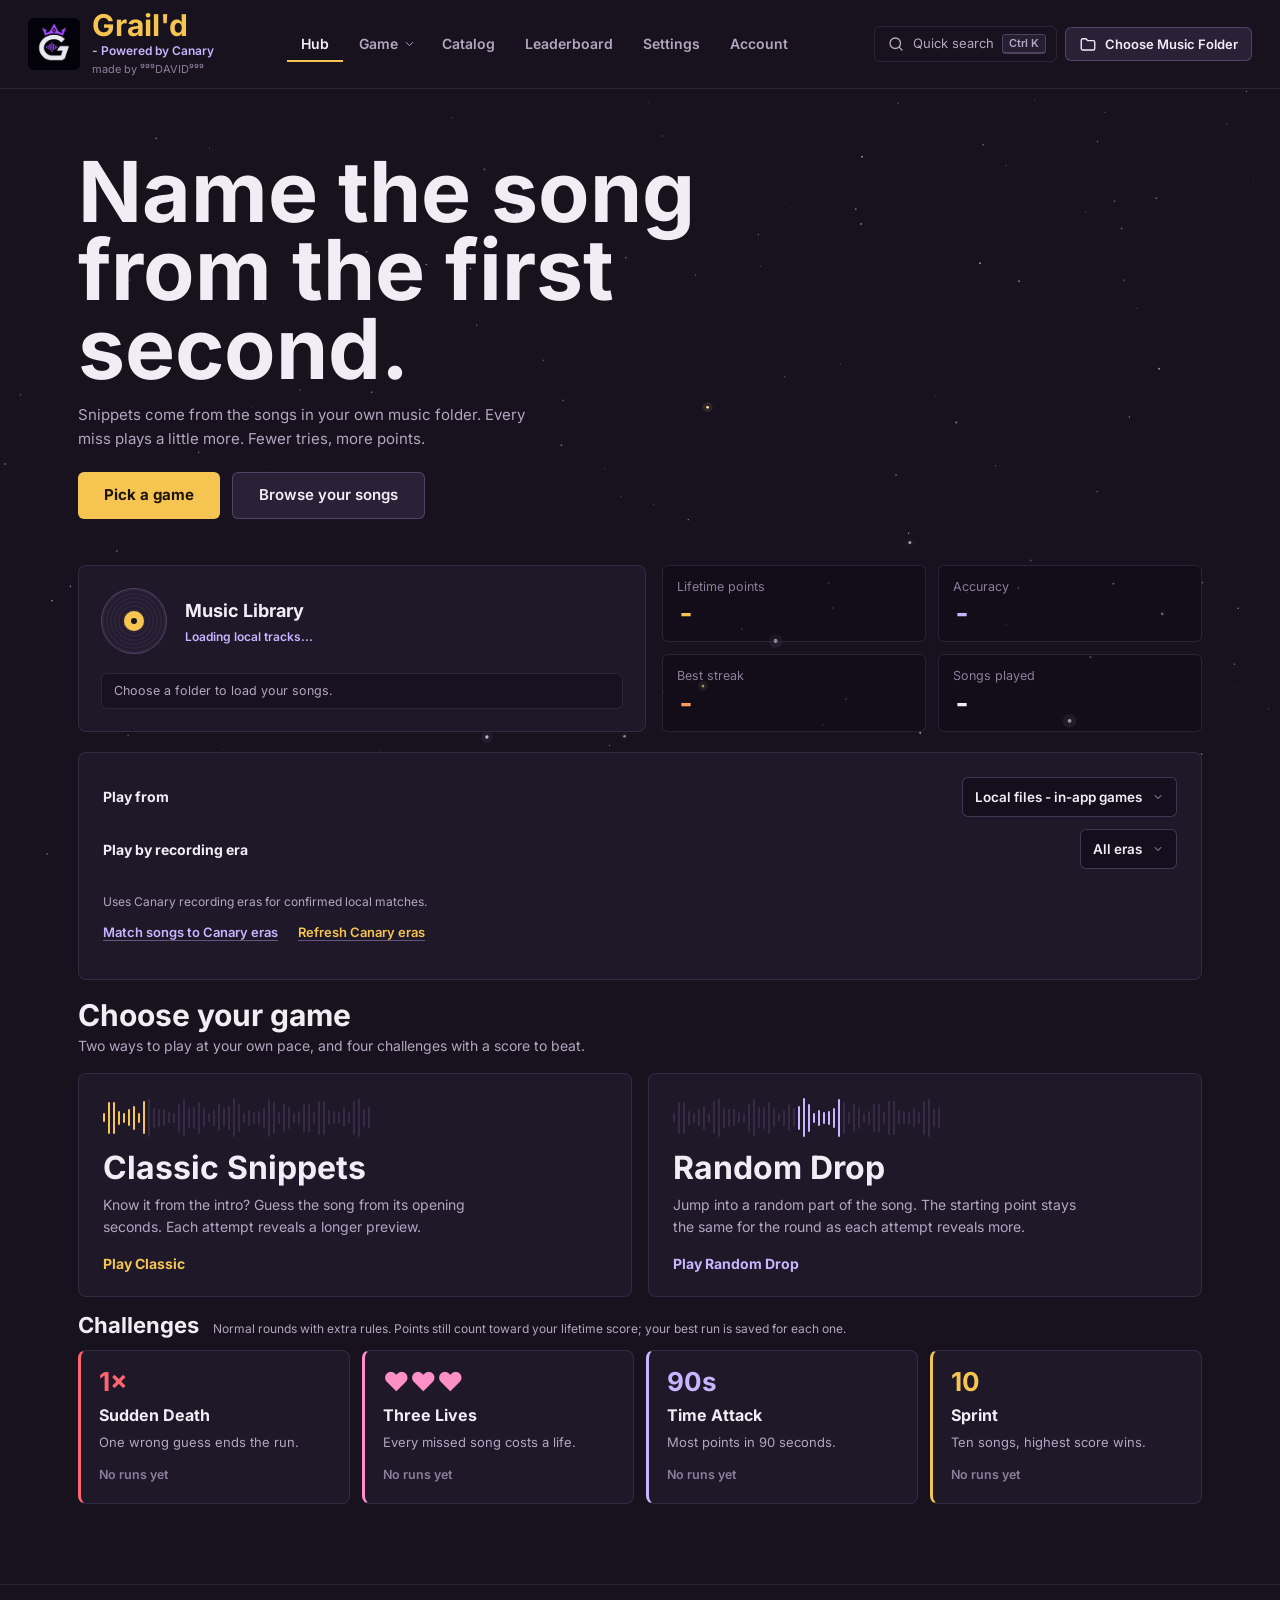
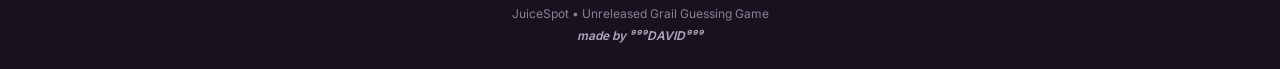
==== commit 1da779d0: "Restyle UI so it looks less AI-generated New palette: gold and lilac on deep purple. Bahnschrift hea" ====
--- a/index.html
+++ b/index.html
@@ -76,12 +76,11 @@
         <!-- TAB 1: HUB & DASHBOARD -->
         <section id="tab-hub" class="space-y-5">
             <div class="hub-hero">
-                <span class="pill">Your Local Library</span>
-                <h2 class="hub-title">How well do you know your <em>music</em>?</h2>
-                <p class="sub">Guess tracks from short audio previews, browse the songs in your selected folder, and build a score across rounds.</p>
+                <h2 class="hub-title">Name the song from the first second.</h2>
+                <p class="sub">Snippets come from the songs in your own music folder. Every miss plays a little more. Fewer tries, more points.</p>
                 <div class="hub-actions">
-                    <button onclick="document.getElementById('game-modes').scrollIntoView({behavior: 'smooth'})" class="btn btn-primary btn-lg">Choose a Game</button>
-                    <button onclick="switchTab('catalog')" class="btn btn-secondary btn-lg">Explore Catalog</button>
+                    <button onclick="document.getElementById('game-modes').scrollIntoView({behavior: 'smooth'})" class="btn btn-primary btn-lg">Pick a game</button>
+                    <button onclick="switchTab('catalog')" class="btn btn-secondary btn-lg">Browse your songs</button>
                     <button id="hub-resume" type="button" onclick="switchTab('game')" class="btn btn-secondary btn-lg hidden">Resume round</button>
                 </div>
                 <button id="hub-note" type="button" class="hub-note hidden"><b id="hub-note-tag"></b><strong id="hub-note-title"></strong><span id="hub-note-detail"></span></button>
@@ -128,7 +127,7 @@
                 <div id="hub-era-chips" class="chip-row" role="group" aria-label="Recording era shortcuts"></div>
                 <p id="hub-era-summary" class="small" role="status">Uses Canary recording eras for confirmed local matches.</p>
                 <div class="flex flex-wrap gap-x-5 gap-y-1">
-                    <button type="button" onclick="switchTab('catalog'); switchCatalogView('local')" class="link-btn">Match songs and view their Canary eras &rarr;</button>
+                    <button type="button" onclick="switchTab('catalog'); switchCatalogView('local')" class="link-btn">Match songs to Canary eras</button>
                     <button id="canary-refresh-eras" type="button" onclick="refreshCanaryEraList()" class="link-btn is-p">Refresh Canary eras</button>
                 </div>
                 <p id="canary-era-load-status" class="small" style="color:var(--cyan)" role="status"></p>
@@ -137,18 +136,16 @@
                 <div><h2 class="section-title">Choose your game</h2><p class="mt-1 sub">Two ways to play at your own pace, and four challenges with a score to beat.</p></div>
                 <div id="local-game-choices" class="game-cards">
                     <button type="button" onclick="startGameMode('classic')" class="card game-card">
-                        <span class="kicker">The original</span>
                         <span class="wave" data-wave="start" aria-hidden="true"></span>
                         <h3>Classic Snippets</h3>
                         <p>Know it from the intro? Guess the song from its opening seconds. Each attempt reveals a longer preview.</p>
-                        <span class="go">Play Classic &rarr;</span>
+                        <span class="go">Play Classic</span>
                     </button>
                     <button type="button" onclick="startGameMode('random')" class="card game-card is-cyan">
-                        <span class="kicker kicker-c">New game</span>
                         <span class="wave" data-wave="middle" aria-hidden="true"></span>
                         <h3>Random Drop</h3>
                         <p>Jump into a random part of the song. The starting point stays the same for the round as each attempt reveals more.</p>
-                        <span class="go">Play Random Drop &rarr;</span>
+                        <span class="go">Play Random Drop</span>
                     </button>
                 </div>
                 <div id="challenge-section" class="space-y-3">
@@ -212,7 +209,7 @@
                             </div>
                             <div class="game-hud">
                                 <span id="game-score" class="tabular">Score: 0</span>
-                                <p class="streak tabular" id="game-streak-line">Streak: <span id="game-streak">0</span> 🔥</p>
+                                <p class="streak tabular" id="game-streak-line">Streak <span id="game-streak">0</span></p>
                             </div>
                         </div>
 
@@ -251,7 +248,7 @@
                         <div id="snippet-deck" class="deck">
                             <div class="eq" id="snippet-eq" aria-hidden="true"></div>
                             <button onclick="playSnippetSimulation()" id="play-btn" type="button">
-                                <span id="snippet-play-icon" aria-hidden="true">&#9654;</span> <span id="snippet-play-label">PLAY</span> <span><span id="snippet-sec">1</span>s SNIPPET</span>
+                                <span id="snippet-play-icon" aria-hidden="true">&#9654;</span> <span id="snippet-play-label">Play</span> <span><span id="snippet-sec">1</span>s</span>
                             </button>
                             <div class="deck-meta">
                                 <progress id="snippet-progress" max="1000" value="0" aria-label="Snippet playback progress"></progress>
@@ -267,7 +264,7 @@
 
                         <div id="cover-container" class="cover-box hidden">
                             <div class="cover-frame">
-                                <div id="cover-art-inner">💿</div>
+                                <div id="cover-art-inner">&#9834;</div>
                             </div>
                             <p id="correct-song-title">Rental</p>
                         </div>
@@ -281,9 +278,9 @@
                                 <div id="suggestions" class="hidden" role="listbox"></div>
                             </div>
                             <div class="game-actions">
-                                <button onclick="submitGuess()" type="button" class="btn btn-green">SUBMIT</button>
-                                <button onclick="skipAttempt()" type="button" class="btn btn-quiet">SKIP / +1s</button>
-                                <button id="reroll-btn" onclick="rerollSong()" type="button" class="btn btn-cyan">REROLL SONG</button>
+                                <button onclick="submitGuess()" type="button" class="btn btn-green">Guess</button>
+                                <button onclick="skipAttempt()" type="button" class="btn btn-quiet">Skip (+1s)</button>
+                                <button id="reroll-btn" onclick="rerollSong()" type="button" class="btn btn-cyan">New song</button>
                             </div>
                             <p class="key-hints"><span><kbd>Enter</kbd> submit</span><span><kbd>Ctrl</kbd> <kbd>Space</kbd> play</span><span><kbd>Ctrl</kbd> <kbd>Enter</kbd> skip</span><span><kbd>?</kbd> all shortcuts</span></p>
                         </div>
@@ -1316,7 +1313,7 @@
 
         function resetSnippetButton() {
             window.clearTimeout(snippetPlaybackTimer);
-            document.getElementById('snippet-play-label').textContent = 'PLAY';
+            document.getElementById('snippet-play-label').textContent = 'Play';
             document.getElementById('snippet-play-icon').textContent = '\u25b6';
             uiHook('onPlayEnd');
         }
@@ -1333,7 +1330,7 @@
                 return;
             }
             resetSnippetButton();
-            document.getElementById('snippet-play-label').textContent = 'PLAYING';
+            document.getElementById('snippet-play-label').textContent = 'Playing';
             document.getElementById('snippet-play-icon').textContent = '\u266b';
             uiHook('onPlay', result.duration);
             snippetPlaybackTimer = window.setTimeout(resetSnippetButton, result.duration * 1000);
@@ -1477,7 +1474,7 @@
                 image.className = 'w-full h-full object-cover rounded-xl';
                 art.append(image);
             } else {
-                art.textContent = '💿';
+                art.textContent = '\u266A';
             }
             document.getElementById('correct-song-title').textContent = title;
             container.classList.remove('hidden');
@@ -1737,7 +1734,7 @@
         function songHue(title) {
             let hash = 0;
             for (const character of title) hash = (hash * 31 + character.codePointAt(0)) % 360;
-            return hash % 4 === 0 ? 72 + hash % 22 : 205 + hash % 36;
+            return hash % 4 === 0 ? 34 + hash % 14 : 252 + hash % 46;
         }
 
         function syncCatalogChrome() {
--- a/assets/graild-ui.css
+++ b/assets/graild-ui.css
@@ -1,57 +1,59 @@
 :root {
   color-scheme: dark;
-  --accent-rgb: 92 140 255;
-  --accent2-rgb: 196 240 66;
-  --deep-rgb: 47 99 240;
-  --bg: #07080b;
-  --bg-2: #0c0e13;
-  --surface: rgba(17, 19, 25, .92);
-  --surface-2: #161920;
-  --surface-3: #242833;
-  --well: rgba(4, 5, 8, .55);
-  --plum: rgba(38, 43, 56, .75);
-  --line: rgba(148, 163, 184, .13);
-  --line-2: rgba(148, 163, 184, .26);
-  --text: #f3f5f8;
-  --muted: #a4acbb;
-  --faint: #7d8596;
-  --purple: #5c8cff;
-  --purple-2: #b9ccff;
-  --purple-deep: #2f63f0;
-  --cyan: #c4f042;
-  --cyan-2: #e6fbb0;
-  --cyan-deep: #86b80f;
-  --green: #34d399;
-  --green-deep: #059669;
-  --red: #fb7185;
-  --amber: #fbbf24;
-  --orange: #fb923c;
-  --grad: linear-gradient(100deg, #2f63f0, #4f7dff);
-  --grad-soft: linear-gradient(100deg, rgb(var(--accent-rgb) / .2), rgb(var(--accent-rgb) / .1));
-  --radius: 18px;
-  --radius-sm: 10px;
+  --accent-rgb: 245 196 81;
+  --accent2-rgb: 199 181 255;
+  --deep-rgb: 224 169 46;
+  --bg: #17121e;
+  --bg-2: #1b1524;
+  --surface: #1f1829;
+  --surface-2: #261e31;
+  --surface-3: #352b44;
+  --well: rgba(10, 6, 16, .34);
+  --plum: #2a2136;
+  --line: rgba(199, 181, 255, .12);
+  --line-2: rgba(199, 181, 255, .24);
+  --text: #f2edf5;
+  --muted: #b3a7c0;
+  --faint: #8c7f9b;
+  --purple: #f5c451;
+  --purple-2: #ffe2a0;
+  --purple-deep: #f5c451;
+  --cyan: #c7b5ff;
+  --cyan-2: #e4dbff;
+  --cyan-deep: #6f56d9;
+  --green: #3ecf8e;
+  --green-deep: #13865a;
+  --red: #ff6470;
+  --amber: #f5c451;
+  --orange: #ff9a5a;
+  --on-gold: #1d1406;
+  --grad: var(--purple);
+  --grad-soft: rgb(var(--accent-rgb) / .14);
+  --radius: 8px;
+  --radius-sm: 5px;
   --rail: 264px;
-  --shadow: 0 18px 50px rgba(0, 0, 0, .5);
+  --shadow: 0 14px 30px rgba(0, 0, 0, .38);
+  --body-font: 'Bahnschrift', 'Avenir Next', 'Segoe UI', 'Inter', sans-serif;
+  --display-font: 'Bahnschrift Condensed', 'Bahnschrift', 'Avenir Next Condensed', 'Arial Narrow', 'Inter', sans-serif;
 }
 
 .hidden { display: none !important; }
 html { scroll-behavior: smooth; }
 body {
-  font-family: 'Inter', system-ui, sans-serif;
+  font-family: var(--body-font);
   background: var(--bg);
   color: var(--text);
   min-height: 100vh;
-  font-feature-settings: 'cv11', 'ss01';
-}
-#space { position: fixed; inset: 0; z-index: -1; overflow: hidden; pointer-events: none; background: radial-gradient(900px 420px at 50% -120px, rgb(var(--deep-rgb) / .22), transparent 70%), var(--bg); }
+}
+#space { position: fixed; inset: 0; z-index: -1; overflow: hidden; pointer-events: none; background: var(--bg); }
 #space canvas { position: absolute; inset: 0; width: 100%; height: 100%; }
-dialog::backdrop { background: rgba(4, 5, 12, .78); -webkit-backdrop-filter: blur(4px); backdrop-filter: blur(4px); }
-::selection { background: var(--purple); color: #fff; }
+dialog::backdrop { background: rgba(12, 8, 18, .8); }
+::selection { background: var(--purple); color: var(--on-gold); }
 :focus-visible { outline: 2px solid var(--cyan); outline-offset: 2px; }
 .tabular, .stat-value { font-variant-numeric: tabular-nums; }
 ::-webkit-scrollbar { width: 10px; height: 10px; }
-::-webkit-scrollbar-thumb { background: #262b36; border-radius: 99px; border: 2px solid transparent; background-clip: padding-box; }
-::-webkit-scrollbar-thumb:hover { background: #353b48; background-clip: padding-box; border: 2px solid transparent; }
+::-webkit-scrollbar-thumb { background: #3a3048; border-radius: 99px; border: 2px solid transparent; background-clip: padding-box; }
+::-webkit-scrollbar-thumb:hover { background: #4a3e5a; background-clip: padding-box; border: 2px solid transparent; }
 ::-webkit-scrollbar-track { background: transparent; }
 .icon { width: 18px; height: 18px; flex-shrink: 0; stroke: currentColor; fill: none; stroke-width: 1.8; stroke-linecap: round; stroke-linejoin: round; }
 
@@ -66,7 +68,7 @@
   gap: 10px 24px;
   padding: 10px 28px;
   border-bottom: 1px solid var(--line);
-  background: linear-gradient(180deg, rgba(7, 8, 11, .96), rgba(7, 8, 11, .84));
+  background: var(--bg);
 }
 .app-main { min-width: 0; display: flex; flex-direction: column; min-height: calc(100vh - 80px); }
 .app-content { flex: 1; width: 100%; max-width: 1180px; margin: 0 auto; padding: 28px 28px 44px; }
@@ -74,69 +76,69 @@
 .app-footer .credit { margin-top: 4px; color: var(--muted); font-style: italic; font-weight: 600; }
 
 .app-brand { display: flex; align-items: center; gap: 12px; min-width: 0; }
-.app-brand-logo { width: 52px; height: 52px; object-fit: contain; flex-shrink: 0; border-radius: 13px; }
-.wordmark { display: inline-block; padding-right: .1em; font-size: 28px; line-height: 1.05; font-weight: 900; font-style: italic; letter-spacing: .03em; background: linear-gradient(95deg, #ffffff 10%, var(--purple-2) 55%, var(--purple) 95%); -webkit-background-clip: text; background-clip: text; color: transparent; filter: drop-shadow(0 0 14px rgb(var(--accent-rgb) / .5)); }
-.brand-sub { font-size: 12px; font-weight: 600; color: var(--cyan); letter-spacing: .02em; white-space: nowrap; }
-.brand-credit { margin-top: 1px; font-size: 11px; font-style: italic; color: var(--muted); white-space: nowrap; }
+.app-brand-logo { width: 52px; height: 52px; object-fit: contain; flex-shrink: 0; border-radius: 6px; }
+.wordmark { display: inline-block; font-family: var(--display-font); font-stretch: condensed; font-size: 30px; line-height: 1; font-weight: 700; color: var(--purple); }
+.brand-sub { font-size: 12px; font-weight: 600; color: var(--cyan); white-space: nowrap; }
+.brand-credit { margin-top: 1px; font-size: 11px; color: var(--faint); white-space: nowrap; }
 
 .rail-nav { display: flex; justify-content: center; align-items: center; gap: 2px; min-width: 0; }
-.nav-btn { position: relative; display: flex; align-items: center; justify-content: center; gap: 7px; padding: 8px 15px; border-radius: 999px; font-size: 13.5px; font-weight: 600; color: var(--muted); transition: background-color .15s, color .15s; white-space: nowrap; }
+.nav-btn { position: relative; display: flex; align-items: center; justify-content: center; gap: 7px; padding: 8px 14px; border-radius: 6px; font-size: 14px; font-weight: 600; color: var(--muted); transition: background-color .15s, color .15s; white-space: nowrap; }
 .nav-btn .icon { display: none; }
-.nav-btn:hover { color: var(--text); background: rgba(148, 163, 184, .08); }
-.nav-btn.is-active { background: var(--grad-soft); color: #fff; box-shadow: inset 0 0 0 1px rgb(var(--accent-rgb) / .42); }
+.nav-btn:hover { color: var(--text); background: rgba(199, 181, 255, .07); }
+.nav-btn.is-active { background: transparent; color: var(--text); box-shadow: inset 0 -2px 0 var(--purple); border-radius: 6px 6px 0 0; }
 .game-nav { position: relative; display: flex; align-items: center; }
 .game-nav .nav-btn { flex: 1; min-width: 0; padding-right: 28px; }
-.nav-caret { position: absolute; right: 5px; top: 50%; transform: translateY(-50%); padding: 5px; border-radius: 99px; color: var(--muted); }
-.nav-caret:hover { background: rgba(148, 163, 184, .14); color: var(--text); }
+.nav-caret { position: absolute; right: 5px; top: 50%; transform: translateY(-50%); padding: 5px; border-radius: 4px; color: var(--muted); }
+.nav-caret:hover { background: rgba(199, 181, 255, .12); color: var(--text); }
 .nav-caret .icon { width: 13px; height: 13px; }
 .game-nav-menu { position: absolute; top: 100%; left: 0; min-width: 250px; padding-top: 8px; z-index: 60; }
 .game-nav-menu[hidden] { display: none; }
-.game-nav-panel { padding: 8px; border: 1px solid var(--line-2); border-radius: 18px; background: var(--surface-2); box-shadow: var(--shadow); }
-.game-nav-panel button { display: block; width: 100%; padding: 11px 12px; border-radius: 12px; text-align: left; font-size: 13px; font-weight: 700; }
+.game-nav-panel { padding: 6px; border: 1px solid var(--line-2); border-radius: 8px; background: var(--surface-2); box-shadow: var(--shadow); }
+.game-nav-panel button { display: block; width: 100%; padding: 10px 12px; border-radius: 5px; text-align: left; font-size: 14px; font-weight: 600; }
 .game-nav-panel button:hover, .game-nav-panel button:focus-visible { background: var(--surface-3); }
-.game-nav-panel button[aria-checked="true"] { color: var(--purple-2); background: rgb(var(--accent-rgb) / .16); }
+.game-nav-panel button[aria-checked="true"] { color: var(--purple); background: rgb(var(--accent-rgb) / .1); }
 .game-nav-panel .menu-note { padding: 8px 12px 6px; font-size: 11.5px; color: var(--faint); }
 
 .rail-foot { display: flex; align-items: center; gap: 8px; }
-.palette-trigger { display: flex; align-items: center; gap: 8px; padding: 7px 10px 7px 12px; border: 1px solid var(--line); border-radius: 999px; font-size: 12.5px; color: var(--muted); background: rgba(148, 163, 184, .05); white-space: nowrap; }
+.palette-trigger { display: flex; align-items: center; gap: 8px; padding: 7px 10px 7px 12px; border: 1px solid var(--line); border-radius: 6px; font-size: 13px; color: var(--muted); background: transparent; white-space: nowrap; }
 .palette-trigger:hover { border-color: var(--line-2); color: var(--text); }
-kbd { display: inline-block; min-width: 20px; padding: 2px 6px; border: 1px solid var(--line-2); border-bottom-width: 2px; border-radius: 6px; background: var(--surface-2); color: var(--muted); font: 600 10.5px/1.4 'Inter', sans-serif; text-align: center; }
+kbd { display: inline-block; min-width: 20px; padding: 1px 6px; border: 1px solid var(--line-2); border-bottom-width: 2px; border-radius: 4px; background: var(--surface-2); color: var(--muted); font: 600 11px/1.4 var(--body-font); text-align: center; }
 
 .card { background: var(--surface); border: 1px solid var(--line); border-radius: var(--radius); }
 .card-pad { padding: 24px; }
-.card-accent { border-color: rgb(var(--accent2-rgb) / .24); }
-.card-accent-p { border-color: rgb(var(--accent-rgb) / .3); }
-.kicker { font-size: 11px; font-weight: 700; letter-spacing: .13em; text-transform: uppercase; color: var(--purple); }
-.kicker-c { color: var(--cyan); }
-.pill { display: inline-flex; align-items: center; gap: 6px; padding: 4px 11px; border: 1px solid rgb(var(--accent2-rgb) / .24); border-radius: 999px; background: rgb(var(--accent2-rgb) / .09); color: var(--cyan); font-size: 12px; font-weight: 700; }
-.section-title { font-size: 24px; font-weight: 900; letter-spacing: -.015em; }
-.card-title { font-size: 18px; font-weight: 800; letter-spacing: -.01em; }
-.sub { font-size: 13px; color: var(--muted); line-height: 1.55; }
+.card-accent { border-color: var(--line-2); }
+.card-accent-p { border-color: var(--line-2); }
+.kicker { font-size: 14px; font-weight: 700; color: var(--text); }
+.kicker-c { color: var(--text); }
+.pill { display: inline-flex; align-items: center; gap: 6px; padding: 3px 10px; border: 1px solid var(--line-2); border-radius: 999px; color: var(--muted); font-size: 12px; font-weight: 600; }
+.section-title { font-family: var(--display-font); font-stretch: condensed; font-size: 30px; line-height: 1.05; font-weight: 700; }
+.card-title { font-family: var(--display-font); font-stretch: condensed; font-size: 22px; line-height: 1.1; font-weight: 700; }
+.sub { font-size: 14px; color: var(--muted); line-height: 1.55; }
 .small { font-size: 12px; color: var(--muted); line-height: 1.5; }
 .tiny { font-size: 11.5px; color: var(--faint); line-height: 1.5; }
-.link-btn { font-size: 12.5px; font-weight: 700; color: var(--cyan); }
-.link-btn:hover { text-decoration: underline; }
+.link-btn { font-size: 13px; font-weight: 600; color: var(--cyan); text-decoration: underline; text-decoration-color: rgb(var(--accent2-rgb) / .4); text-underline-offset: 3px; }
+.link-btn:hover { text-decoration-color: currentColor; }
 .link-btn.is-p { color: var(--purple); }
 .link-btn:disabled { opacity: .4; }
 
-.btn { display: inline-flex; align-items: center; justify-content: center; gap: 8px; padding: 10px 20px; border-radius: 999px; font-size: 13.5px; font-weight: 700; line-height: 1.25; transition: filter .15s, background-color .15s, border-color .15s, transform .08s; cursor: pointer; }
+.btn { display: inline-flex; align-items: center; justify-content: center; gap: 8px; padding: 10px 18px; border-radius: 6px; font-size: 14px; font-weight: 600; line-height: 1.25; transition: filter .15s, background-color .15s, border-color .15s; cursor: pointer; }
 .btn:active:not(:disabled) { transform: translateY(1px); }
 .btn:disabled { opacity: .42; cursor: not-allowed; }
-.btn-lg { padding: 14px 30px; font-size: 15px; }
-.btn-sm { padding: 7px 14px; font-size: 12.5px; }
+.btn-lg { padding: 13px 26px; font-size: 15px; }
+.btn-sm { padding: 7px 13px; font-size: 13px; }
 .btn-block { width: 100%; }
-.btn-primary { background: var(--grad); color: #fff; box-shadow: 0 8px 24px rgb(var(--deep-rgb) / .26); }
-.btn-primary:hover:not(:disabled) { filter: brightness(1.12); }
-.btn-purple { background: var(--purple-deep); color: #fff; }
+.btn-primary { background: var(--purple); color: var(--on-gold); font-weight: 700; }
+.btn-primary:hover:not(:disabled) { filter: brightness(1.08); }
+.btn-purple { background: var(--purple); color: var(--on-gold); }
 .btn-purple:hover:not(:disabled) { filter: brightness(1.14); }
 .btn-green { background: var(--green-deep); color: #fff; }
 .btn-green:hover:not(:disabled) { filter: brightness(1.14); }
 .btn-cyan { background: var(--cyan-deep); color: #fff; }
 .btn-cyan:hover:not(:disabled) { filter: brightness(1.14); }
-.btn-secondary { border: 1px solid rgb(var(--accent-rgb) / .2); background: var(--plum); color: var(--text); }
-.btn-secondary:hover:not(:disabled) { background: rgba(52, 59, 76, .9); border-color: rgb(var(--accent-rgb) / .42); }
-.btn-quiet { background: var(--surface-3); color: var(--text); }
-.btn-quiet:hover:not(:disabled) { filter: brightness(1.2); }
+.btn-secondary { border: 1px solid var(--line-2); background: var(--plum); color: var(--text); }
+.btn-secondary:hover:not(:disabled) { background: #33293f; border-color: rgb(var(--accent2-rgb) / .4); }
+.btn-quiet { border: 1px solid var(--line-2); background: transparent; color: var(--text); }
+.btn-quiet:hover:not(:disabled) { background: rgba(199, 181, 255, .08); }
 .btn-discord { border: 1px solid rgba(129, 140, 248, .45); background: rgba(99, 102, 241, .14); color: #fff; }
 .btn-discord:hover:not(:disabled) { background: rgba(99, 102, 241, .26); }
 .btn-danger { border: 1px solid rgba(251, 113, 133, .4); color: #fecdd3; }
@@ -144,14 +146,14 @@
 
 input[type="text"], input[type="search"], input[type="password"], input:not([type]), select {
   border: 1px solid var(--line-2);
-  border-radius: 14px;
-  background-color: rgba(8, 8, 18, .72);
+  border-radius: 6px;
+  background-color: rgba(10, 6, 16, .45);
   color: var(--text);
-  transition: border-color .15s, box-shadow .15s;
+  transition: border-color .15s;
 }
 input[type="text"], input[type="search"], input[type="password"], input:not([type]) { width: 100%; padding: 10px 12px; font-size: 14px; }
 input::placeholder { color: var(--faint); }
-input:focus, select:focus { outline: none; border-color: var(--cyan); box-shadow: 0 0 0 3px rgb(var(--accent2-rgb) / .16); }
+input:focus, select:focus { outline: none; border-color: var(--cyan); }
 select {
   appearance: none;
   -webkit-appearance: none;
@@ -160,7 +162,7 @@
   font-size: 13.5px;
   font-weight: 600;
   cursor: pointer;
-  background-image: url("data:image/svg+xml,%3Csvg xmlns='http://www.w3.org/2000/svg' width='12' height='12' fill='none' stroke='%23a3adc2' stroke-width='2' stroke-linecap='round' stroke-linejoin='round' viewBox='0 0 24 24'%3E%3Cpath d='m6 9 6 6 6-6'/%3E%3C/svg%3E");
+  background-image: url("data:image/svg+xml,%3Csvg xmlns='http://www.w3.org/2000/svg' width='12' height='12' fill='none' stroke='%23b3a7c0' stroke-width='2' stroke-linecap='round' stroke-linejoin='round' viewBox='0 0 24 24'%3E%3Cpath d='m6 9 6 6 6-6'/%3E%3C/svg%3E");
   background-repeat: no-repeat;
   background-position: right 12px center;
 }
@@ -174,162 +176,162 @@
 .toggle { display: flex; align-items: center; gap: 12px; font-size: 14px; color: var(--text); cursor: pointer; }
 .toggle input { appearance: none; -webkit-appearance: none; flex-shrink: 0; position: relative; width: 38px; height: 22px; border-radius: 99px; background: var(--surface-3); border: 1px solid var(--line-2); cursor: pointer; transition: background-color .15s; }
 .toggle input::after { content: ''; position: absolute; top: 2px; left: 2px; width: 16px; height: 16px; border-radius: 50%; background: #e2e8f0; transition: transform .15s; }
-.toggle input:checked { background: var(--purple-deep); border-color: var(--purple); }
-.toggle input:checked::after { transform: translateX(16px); }
-input[type="range"] { -webkit-appearance: none; appearance: none; height: 6px; border-radius: 99px; background: linear-gradient(90deg, var(--cyan) var(--pct, 70%), var(--surface-3) var(--pct, 70%)); cursor: pointer; }
-input[type="range"]::-webkit-slider-thumb { -webkit-appearance: none; width: 16px; height: 16px; border-radius: 50%; background: #fff; border: 3px solid var(--cyan); box-shadow: 0 2px 8px rgba(0, 0, 0, .5); }
-progress { -webkit-appearance: none; appearance: none; display: block; width: 100%; height: 6px; border: 0; border-radius: 99px; overflow: hidden; background: var(--surface-3); }
-progress::-webkit-progress-bar { background: var(--surface-3); border-radius: 99px; }
-progress::-webkit-progress-value { background: linear-gradient(90deg, var(--purple), var(--cyan)); border-radius: 99px; }
-
-.seg { display: flex; gap: 4px; padding: 4px; border: 1px solid var(--line); border-radius: 999px; background: var(--well); }
-.seg-btn { flex: 1; padding: 9px 18px; border-radius: 999px; font-size: 13.5px; font-weight: 700; color: var(--muted); white-space: nowrap; }
+.toggle input:checked { background: var(--purple); border-color: var(--purple); }
+.toggle input:checked::after { transform: translateX(16px); background: var(--on-gold); }
+input[type="range"] { -webkit-appearance: none; appearance: none; height: 4px; border-radius: 2px; background: linear-gradient(90deg, var(--purple) var(--pct, 70%), var(--surface-3) var(--pct, 70%)); cursor: pointer; }
+input[type="range"]::-webkit-slider-thumb { -webkit-appearance: none; width: 14px; height: 14px; border-radius: 50%; background: var(--purple); border: 2px solid var(--bg); }
+progress { -webkit-appearance: none; appearance: none; display: block; width: 100%; height: 5px; border: 0; border-radius: 2px; overflow: hidden; background: var(--surface-3); }
+progress::-webkit-progress-bar { background: var(--surface-3); border-radius: 2px; }
+progress::-webkit-progress-value { background: var(--purple); border-radius: 2px; }
+
+.seg { display: flex; gap: 2px; padding: 3px; border: 1px solid var(--line); border-radius: 8px; background: var(--well); }
+.seg-btn { flex: 1; padding: 8px 16px; border-radius: 5px; font-size: 14px; font-weight: 600; color: var(--muted); white-space: nowrap; }
 .seg-btn:hover { color: var(--text); }
-.seg-btn.is-active, .seg-btn[aria-selected="true"] { background: var(--purple-deep); color: #fff; }
+.seg-btn.is-active, .seg-btn[aria-selected="true"] { background: var(--surface-3); color: var(--text); }
 .seg-inline { display: inline-flex; }
 .seg-inline .seg-btn { flex: none; }
 
-.stat { padding: 14px 16px; border: 1px solid var(--line); border-radius: 16px; background: var(--well); min-width: 0; }
-.stat-label { font-size: 11.5px; font-weight: 600; color: var(--faint); }
-.stat-value { margin-top: 3px; font-size: 22px; font-weight: 800; letter-spacing: -.01em; }
+.stat { padding: 12px 14px; border: 1px solid var(--line); border-radius: 6px; background: var(--well); min-width: 0; }
+.stat-label { font-size: 12.5px; font-weight: 500; color: var(--faint); }
+.stat-value { margin-top: 2px; font-family: var(--display-font); font-stretch: condensed; font-size: 28px; line-height: 1.1; font-weight: 700; }
 .stat-value.c-p { color: var(--purple); }
 .stat-value.c-c { color: var(--cyan); }
 .stat-value.c-g { color: var(--green); }
 .stat-value.c-r { color: var(--red); }
 .stat-value.c-o { color: var(--orange); }
 
-.state-card { display: flex; flex-direction: column; align-items: center; gap: 8px; padding: 34px 20px; border: 1px dashed var(--line-2); border-radius: 16px; text-align: center; grid-column: 1 / -1; }
-.state-card .state-icon { display: flex; align-items: center; justify-content: center; width: 46px; height: 46px; margin-bottom: 4px; border-radius: 50%; background: var(--grad-soft); color: var(--cyan); }
+.state-card { display: flex; flex-direction: column; align-items: center; gap: 8px; padding: 34px 20px; border: 1px dashed var(--line-2); border-radius: 8px; text-align: center; grid-column: 1 / -1; }
+.state-card .state-icon { display: flex; align-items: center; justify-content: center; width: 44px; height: 44px; margin-bottom: 4px; border-radius: 50%; background: rgb(var(--accent2-rgb) / .1); color: var(--cyan); }
 .state-card .state-icon .icon { width: 22px; height: 22px; }
-.state-card h4 { font-size: 15px; font-weight: 800; }
+.state-card h4 { font-size: 15px; font-weight: 700; }
 .state-card p { max-width: 44ch; font-size: 13px; color: var(--muted); line-height: 1.55; word-break: break-word; }
 .state-card .btn { margin-top: 8px; }
 .state-card.is-error { border-color: rgba(251, 113, 133, .36); background: rgba(251, 113, 133, .05); }
 .state-card.is-error .state-icon { background: rgba(251, 113, 133, .15); color: var(--red); }
-.skeleton { position: relative; overflow: hidden; border-radius: 12px; background: var(--surface-2); }
+.skeleton { position: relative; overflow: hidden; border-radius: 6px; background: var(--surface-2); }
 .skeleton::after { content: ''; position: absolute; inset: 0; transform: translateX(-100%); background: linear-gradient(90deg, transparent, rgba(255, 255, 255, .05), transparent); animation: shimmer 1.3s infinite; }
 .skeleton-rows { display: grid; gap: 8px; }
 .skeleton-rows .skeleton { height: 52px; }
 .skeleton-grid { display: contents; }
-.skeleton-grid .skeleton { height: 148px; border-radius: 16px; }
+.skeleton-grid .skeleton { height: 148px; border-radius: 8px; }
 @keyframes shimmer { to { transform: translateX(100%); } }
 
-.hub-hero { position: relative; z-index: 5; display: flex; flex-direction: column; align-items: flex-start; padding: 30px 0 22px; text-align: left; }
-.hub-title { margin: 16px 0 12px; max-width: 18ch; font-size: clamp(34px, 5vw, 58px); line-height: 1.02; font-weight: 900; letter-spacing: -.035em; color: var(--text); }
-.hub-title em { font-style: normal; color: var(--cyan); background: linear-gradient(transparent 82%, rgb(var(--accent2-rgb) / .28) 82%); }
-.hub-hero .sub { max-width: 58ch; font-size: 14.5px; }
+.hub-hero { position: relative; z-index: 5; display: flex; flex-direction: column; align-items: flex-start; padding: 36px 0 26px; text-align: left; }
+.hub-title { margin: 0 0 14px; max-width: 13ch; font-family: var(--display-font); font-stretch: condensed; font-size: clamp(44px, 7vw, 84px); line-height: .94; font-weight: 700; color: var(--text); }
+.hub-title em { font-style: normal; }
+.hub-hero .sub { max-width: 52ch; font-size: 15px; }
 .hub-actions { display: flex; flex-wrap: wrap; justify-content: flex-start; gap: 12px; margin-top: 22px; }
-.hub-note { display: inline-flex; align-items: center; gap: 10px; max-width: 100%; margin-top: 20px; padding: 5px 16px 5px 6px; border: 1px solid var(--line-2); border-radius: 999px; background: var(--well); font-size: 12.5px; color: var(--muted); }
-.hub-note:hover { border-color: var(--purple); }
-.hub-note b { padding: 2px 9px; border-radius: 999px; background: var(--cyan); color: #0b0f02; font-size: 10.5px; font-weight: 800; letter-spacing: .04em; }
+.hub-note { display: inline-flex; align-items: center; gap: 10px; max-width: 100%; margin-top: 20px; padding: 6px 14px 6px 6px; border: 1px solid var(--line-2); border-radius: 6px; background: var(--well); font-size: 13px; color: var(--muted); }
+.hub-note:hover { border-color: rgb(var(--accent2-rgb) / .5); }
+.hub-note b { padding: 2px 8px; border-radius: 4px; background: var(--purple); color: var(--on-gold); font-size: 12px; font-weight: 700; }
 .hub-note strong { overflow: hidden; text-overflow: ellipsis; white-space: nowrap; color: var(--text); font-weight: 700; }
-.song-thumb { position: relative; flex-shrink: 0; width: 38px; height: 38px; border-radius: 10px; background: linear-gradient(135deg, hsl(var(--h, 270) 70% 44%), hsl(calc(var(--h, 270) + 34) 75% 20%)); }
-.song-thumb::after { content: ''; position: absolute; inset: 13px; border-radius: 50%; background: rgba(10, 11, 19, .82); box-shadow: 0 0 0 4px rgba(255, 255, 255, .13); }
+.song-thumb { position: relative; flex-shrink: 0; width: 38px; height: 38px; border-radius: 4px; background: hsl(var(--h, 270) 34% 30%); }
+.song-thumb::after { content: ''; position: absolute; inset: 13px; border-radius: 50%; background: rgba(20, 14, 26, .85); box-shadow: 0 0 0 4px rgba(255, 255, 255, .1); }
 .hub-row { display: grid; grid-template-columns: minmax(0, 1.05fr) minmax(0, 1fr); gap: 16px; }
 .library-card { display: grid; grid-template-columns: auto minmax(0, 1fr); gap: 4px 18px; align-items: center; padding: 20px 22px; }
 .library-card .disc { grid-row: span 2; margin: 0; }
 .library-card .lib-body { grid-column: 1 / -1; }
-.disc { position: relative; width: 66px; height: 66px; margin: 0 auto 12px; border-radius: 50%; border: 1px solid var(--purple); background: conic-gradient(from 40deg, #1b2746, #232b14, #1b2746, #232b14, #1b2746); }
-.disc::after { content: ''; position: absolute; inset: 24px; border-radius: 50%; background: var(--bg); box-shadow: 0 0 0 5px rgb(var(--accent-rgb) / .55); }
-.library-folder { margin-top: 10px; padding: 8px 14px; border: 1px solid var(--line); border-radius: 14px; background: var(--well); font-size: 12px; color: var(--muted); word-break: break-all; }
+.disc { position: relative; width: 66px; height: 66px; margin: 0 auto 12px; border-radius: 50%; border: 1px solid var(--line-2); background: repeating-radial-gradient(circle, #241c2e 0 2px, #2c2338 2px 4px); }
+.disc::after { content: ''; position: absolute; inset: 22px; border-radius: 50%; background: var(--purple); box-shadow: inset 0 0 0 7px var(--purple), inset 0 0 0 11px var(--bg); }
+.library-folder { margin-top: 10px; padding: 8px 12px; border: 1px solid var(--line); border-radius: 6px; background: var(--well); font-size: 12.5px; color: var(--muted); word-break: break-all; }
 .meter-row { margin-top: 12px; text-align: left; }
 .meter-row .small { display: flex; justify-content: space-between; gap: 8px; margin-bottom: 5px; }
 .chip-row { display: flex; flex-wrap: wrap; gap: 6px; }
-.chip { display: inline-flex; align-items: center; gap: 6px; padding: 5px 11px; border: 1px solid var(--line-2); border-radius: 999px; font-size: 12px; font-weight: 700; color: var(--muted); background: transparent; white-space: nowrap; }
-button.chip:hover { color: var(--text); border-color: var(--purple); }
-.chip[aria-pressed="true"] { background: rgb(var(--accent-rgb) / .2); border-color: var(--purple); color: #fff; }
+.chip { display: inline-flex; align-items: center; gap: 6px; padding: 4px 10px; border: 1px solid var(--line-2); border-radius: 999px; font-size: 12.5px; font-weight: 600; color: var(--muted); background: transparent; white-space: nowrap; }
+button.chip:hover { color: var(--text); border-color: var(--cyan); }
+.chip[aria-pressed="true"] { background: var(--purple); border-color: var(--purple); color: var(--on-gold); }
 .chip .count { font-weight: 600; color: var(--faint); }
-.chip[aria-pressed="true"] .count { color: var(--purple-2); }
+.chip[aria-pressed="true"] .count { color: var(--on-gold); opacity: .7; }
 .hub-grid { display: grid; grid-template-columns: repeat(2, minmax(0, 1fr)); gap: 12px; }
 .hub-trophy { display: flex; align-items: center; gap: 16px; padding: 16px 20px; width: 100%; text-align: left; }
-button.hub-trophy:hover { border-color: rgba(251, 191, 36, .5); }
-.hub-trophy .trophy-badge { display: flex; align-items: center; justify-content: center; width: 42px; height: 42px; flex-shrink: 0; border-radius: 12px; background: rgba(251, 191, 36, .13); color: var(--amber); }
+button.hub-trophy:hover { border-color: rgb(var(--accent-rgb) / .5); }
+.hub-trophy .trophy-badge { display: flex; align-items: center; justify-content: center; width: 42px; height: 42px; flex-shrink: 0; border-radius: 6px; background: rgb(var(--accent-rgb) / .12); color: var(--amber); }
 .hub-trophy .trophy-text { min-width: 0; flex: 1; }
-.hub-trophy strong { display: block; font-size: 14px; font-weight: 800; }
+.hub-trophy strong { display: block; font-size: 15px; font-weight: 700; }
 .game-cards { display: grid; grid-template-columns: repeat(2, minmax(0, 1fr)); gap: 16px; }
-.game-card { display: flex; flex-direction: column; gap: 10px; padding: 24px; text-align: left; transition: border-color .15s, transform .15s; }
-.game-card:hover { transform: translateY(-2px); border-color: var(--purple); }
-.game-card.is-cyan:hover { border-color: var(--cyan); }
-.game-card h3 { font-size: 24px; font-weight: 900; letter-spacing: -.015em; }
-.game-card p { font-size: 13.5px; color: var(--muted); line-height: 1.55; }
-.game-card .go { margin-top: auto; padding-top: 4px; font-size: 13.5px; font-weight: 700; color: var(--purple); }
+.game-card { display: flex; flex-direction: column; gap: 10px; padding: 22px 24px; text-align: left; transition: border-color .15s; }
+.game-card:hover { border-color: rgb(var(--accent-rgb) / .6); }
+.game-card.is-cyan:hover { border-color: rgb(var(--accent2-rgb) / .6); }
+.game-card h3 { font-family: var(--display-font); font-stretch: condensed; font-size: 32px; line-height: 1; font-weight: 700; }
+.game-card p { max-width: 46ch; font-size: 14px; color: var(--muted); line-height: 1.55; }
+.game-card .go { margin-top: auto; padding-top: 6px; font-size: 14px; font-weight: 700; color: var(--purple); }
 .game-card.is-cyan .go { color: var(--cyan); }
 .wave { display: flex; align-items: center; gap: 3px; height: 40px; margin: 2px 0 4px; }
-.wave i { flex: 1; min-width: 2px; border-radius: 2px; background: var(--surface-3); }
+.wave i { flex: 1; min-width: 2px; border-radius: 1px; background: var(--surface-3); }
 .wave i.on { background: var(--purple); }
 .game-card.is-cyan .wave i.on { background: var(--cyan); }
 
 .game-layout { display: grid; grid-template-columns: minmax(0, 1fr) 280px; gap: 20px; align-items: start; max-width: 1020px; margin: 0 auto; }
 .game-head { display: flex; flex-wrap: wrap; justify-content: space-between; align-items: flex-start; gap: 12px; }
 .game-hud { text-align: right; }
-.game-hud #game-score { font-size: 15px; font-weight: 800; color: var(--purple); }
-.game-hud .streak { margin-top: 2px; font-size: 12.5px; font-weight: 700; color: var(--orange); }
-.streak.is-hot { text-shadow: 0 0 14px rgba(251, 146, 60, .8); }
+.game-hud #game-score { font-family: var(--display-font); font-stretch: condensed; font-size: 22px; font-weight: 700; color: var(--purple); }
+.game-hud .streak { margin-top: 2px; font-size: 13px; font-weight: 600; color: var(--muted); }
+.streak.is-hot { color: var(--orange); }
 .game-options { display: grid; grid-template-columns: repeat(2, minmax(0, 1fr)); gap: 12px; }
-#timeline-bars { display: flex; gap: 6px; }
-.attempt-seg { background: none !important; flex: 1; min-width: 0; text-align: center; font-size: 11px; font-weight: 700; color: var(--faint); transition: color .15s; }
-.attempt-seg::before { content: ''; display: block; height: 6px; margin-bottom: 6px; border-radius: 99px; background: var(--surface-3); transition: background-color .2s; }
-.attempt-seg[data-state="past"]::before { background: rgb(var(--accent-rgb) / .45); }
+#timeline-bars { display: flex; gap: 4px; }
+.attempt-seg { background: none !important; flex: 1; min-width: 0; text-align: center; font-size: 12px; font-weight: 600; color: var(--faint); transition: color .15s; }
+.attempt-seg::before { content: ''; display: block; height: 5px; margin-bottom: 6px; border-radius: 1px; background: var(--surface-3); transition: background-color .2s; }
+.attempt-seg[data-state="past"]::before { background: rgb(var(--accent-rgb) / .4); }
 .attempt-seg[data-state="wrong"]::before { background: var(--red); }
 .attempt-seg[data-state="skipped"]::before { background: var(--faint); }
-.attempt-seg[data-state="current"]::before { background: linear-gradient(90deg, var(--purple), var(--cyan)); box-shadow: 0 0 12px rgb(var(--accent-rgb) / .6); }
-.attempt-seg[data-state="won"]::before { background: var(--green); box-shadow: 0 0 12px rgba(52, 211, 153, .55); }
+.attempt-seg[data-state="current"]::before { background: var(--purple); }
+.attempt-seg[data-state="won"]::before { background: var(--green); }
 .attempt-seg[data-state="current"], .attempt-seg[data-state="won"] { color: var(--text); }
-.deck { display: flex; flex-direction: column; align-items: center; gap: 14px; padding: 22px 16px; border: 1px solid var(--line); border-radius: 18px; background: var(--well); }
+.deck { display: flex; flex-direction: column; align-items: center; gap: 14px; padding: 22px 16px; border: 1px solid var(--line); border-radius: 8px; background: var(--well); }
 .eq { display: flex; align-items: flex-end; justify-content: center; gap: 4px; width: 100%; max-width: 340px; height: 44px; }
-.eq i { flex: 1; height: 14%; border-radius: 3px; background: var(--surface-3); transition: height .25s, background-color .25s; }
-.deck.is-playing .eq i { background: linear-gradient(180deg, var(--cyan), var(--purple)); animation: eq .9s ease-in-out infinite alternate; }
+.eq i { flex: 1; height: 14%; border-radius: 1px; background: var(--surface-3); transition: height .25s, background-color .25s; }
+.deck.is-playing .eq i { background: var(--purple); animation: eq .9s ease-in-out infinite alternate; }
 .eq i:nth-child(3n) { animation-delay: -.25s !important; animation-duration: .7s !important; }
 .eq i:nth-child(3n+1) { animation-delay: -.5s !important; animation-duration: 1.05s !important; }
 .eq i:nth-child(4n) { animation-delay: -.8s !important; }
 @keyframes eq { from { height: 14%; } to { height: 100%; } }
-#play-btn { display: inline-flex; align-items: center; justify-content: center; gap: 10px; padding: 16px 36px; border-radius: 999px; background: var(--grad); color: #fff; font-size: 17px; font-weight: 900; letter-spacing: .01em; box-shadow: 0 10px 30px rgb(var(--deep-rgb) / .32); transition: filter .15s, transform .08s; }
-#play-btn:hover:not(:disabled) { filter: brightness(1.12); }
+#play-btn { display: inline-flex; align-items: center; justify-content: center; gap: 10px; padding: 14px 30px; border-radius: 6px; background: var(--purple); color: var(--on-gold); font-family: var(--display-font); font-stretch: condensed; font-size: 22px; font-weight: 700; transition: filter .15s, transform .08s; }
+#play-btn:hover:not(:disabled) { filter: brightness(1.08); }
 #play-btn:active:not(:disabled) { transform: translateY(1px); }
-#play-btn:disabled { opacity: .42; cursor: not-allowed; box-shadow: none; }
+#play-btn:disabled { opacity: .42; cursor: not-allowed; }
 .deck-meta { display: flex; align-items: center; gap: 10px; width: 100%; max-width: 340px; font-size: 12px; color: var(--muted); }
 .deck-meta progress { flex: 1; height: 4px; }
-.worth { padding: 3px 10px; border-radius: 99px; background: rgb(var(--accent-rgb) / .15); color: var(--purple-2); font-size: 12px; font-weight: 700; white-space: nowrap; }
+.worth { padding: 2px 8px; border-radius: 4px; background: rgb(var(--accent-rgb) / .12); color: var(--purple-2); font-size: 12px; font-weight: 600; white-space: nowrap; }
 .volume-row { display: flex; align-items: center; gap: 12px; width: 100%; max-width: 340px; font-size: 12px; color: var(--muted); }
 .volume-row input { flex: 1; min-width: 0; }
 .guess-wrap { position: relative; }
-#guess-input { padding: 14px 22px; border: 1px solid var(--line-2); border-radius: 14px; font-size: 15px; font-weight: 600; background: rgba(11, 13, 18, .96); }
-#guess-input:focus { border-color: var(--purple); box-shadow: 0 0 0 3px rgb(var(--accent-rgb) / .22) !important; }
+#guess-input { padding: 14px 18px; border: 1px solid var(--line-2); border-radius: 6px; font-size: 16px; font-weight: 500; background: rgba(10, 6, 16, .6); }
+#guess-input:focus { border-color: var(--purple); box-shadow: none !important; }
 #guess-input:disabled { box-shadow: none; }
-#suggestions { position: absolute; left: 0; right: 0; top: calc(100% + 8px); z-index: 30; overflow: hidden; padding: 4px 8px 8px; border: 1px solid rgb(var(--accent-rgb) / .3); border-radius: 22px; background: rgba(19, 21, 28, .98); box-shadow: var(--shadow); }
+#suggestions { position: absolute; left: 0; right: 0; top: calc(100% + 6px); z-index: 30; overflow: hidden; padding: 4px 6px 6px; border: 1px solid var(--line-2); border-radius: 8px; background: #241c2e; box-shadow: var(--shadow); }
 .suggest-head { padding: 6px 10px 4px; font-size: 11.5px; color: var(--faint); text-align: right; }
-.suggestion { display: flex; align-items: center; gap: 12px; width: 100%; padding: 6px 10px; border-radius: 12px; text-align: left; font-size: 14px; font-weight: 600; color: var(--text); }
-.suggestion .song-thumb { width: 30px; height: 30px; border-radius: 8px; }
-.suggestion .song-thumb::after { inset: 10px; box-shadow: 0 0 0 3px rgba(255, 255, 255, .13); }
+.suggestion { display: flex; align-items: center; gap: 12px; width: 100%; padding: 6px 10px; border-radius: 5px; text-align: left; font-size: 14px; font-weight: 500; color: var(--text); }
+.suggestion .song-thumb { width: 30px; height: 30px; border-radius: 3px; }
+.suggestion .song-thumb::after { inset: 10px; box-shadow: 0 0 0 3px rgba(255, 255, 255, .1); }
 .suggestion .label { min-width: 0; flex: 1; overflow: hidden; text-overflow: ellipsis; white-space: nowrap; }
 .suggestion:hover, .suggestion.is-active { background: rgba(255, 255, 255, .08); }
 .suggestion.is-active::after { content: '\21B5'; color: var(--faint); }
-.suggestion mark { background: transparent; color: var(--cyan); font-weight: 800; }
+.suggestion mark { background: transparent; color: var(--purple); font-weight: 700; }
 .game-actions { display: grid; grid-template-columns: repeat(3, minmax(0, 1fr)); gap: 10px; }
 .key-hints { display: flex; flex-wrap: wrap; gap: 6px 14px; font-size: 11.5px; color: var(--faint); }
 .feedback { min-height: 22px; text-align: center; font-size: 14px; font-weight: 700; line-height: 1.45; word-break: break-word; }
 .feedback.is-ok { color: var(--green); }
 .feedback.is-bad { color: var(--red); }
 .round-log { display: grid; gap: 6px; }
-.round-log li { display: flex; align-items: center; gap: 10px; padding: 8px 12px; border: 1px solid var(--line); border-radius: 10px; background: var(--well); font-size: 13px; }
-.round-log .n { width: 26px; flex-shrink: 0; font-size: 11px; font-weight: 700; color: var(--faint); }
+.round-log li { display: flex; align-items: center; gap: 10px; padding: 8px 12px; border: 1px solid var(--line); border-radius: 5px; background: var(--well); font-size: 13.5px; }
+.round-log .n { width: 26px; flex-shrink: 0; font-size: 12px; font-weight: 600; color: var(--faint); }
 .round-log .txt { min-width: 0; flex: 1; word-break: break-word; }
 .round-log .tag-x { color: var(--red); font-weight: 700; font-size: 12px; }
 .round-log .tag-s { color: var(--faint); font-weight: 700; font-size: 12px; }
 .cover-box { display: flex; flex-direction: column; align-items: center; gap: 10px; }
-.cover-frame { width: 148px; height: 148px; padding: 3px; border-radius: 20px; background: linear-gradient(135deg, var(--purple), var(--cyan)); box-shadow: 0 16px 44px rgb(var(--deep-rgb) / .35); perspective: 800px; }
-#cover-art-inner { display: flex; align-items: center; justify-content: center; width: 100%; height: 100%; border-radius: 17px; background: var(--well); font-size: 44px; overflow: hidden; }
-#correct-song-title { max-width: 100%; font-size: 15px; font-weight: 800; color: var(--green); text-align: center; word-break: break-word; }
+.cover-frame { width: 148px; height: 148px; padding: 0; border: 2px solid var(--purple); border-radius: 6px; background: var(--well); perspective: 800px; }
+#cover-art-inner { display: flex; align-items: center; justify-content: center; width: 100%; height: 100%; border-radius: 4px; background: var(--well); color: var(--faint); font-size: 52px; overflow: hidden; }
+#correct-song-title { max-width: 100%; font-family: var(--display-font); font-stretch: condensed; font-size: 24px; line-height: 1.1; font-weight: 700; color: var(--green); text-align: center; word-break: break-word; }
 .cover-box.is-miss #correct-song-title { color: var(--text); }
 .side-stats { display: grid; grid-template-columns: repeat(2, minmax(0, 1fr)); gap: 8px; }
 .side-stats .stat { padding: 10px 12px; }
-.side-stats .stat-value { font-size: 18px; }
+.side-stats .stat-value { font-size: 22px; }
 .history { display: grid; gap: 6px; max-height: 300px; overflow-y: auto; }
-.history li { display: grid; grid-template-columns: 8px minmax(0, 1fr) auto; align-items: center; gap: 10px; padding: 8px 10px; border-radius: 10px; background: var(--well); font-size: 12.5px; }
+.history li { display: grid; grid-template-columns: 8px minmax(0, 1fr) auto; align-items: center; gap: 10px; padding: 7px 10px; border-radius: 4px; background: var(--well); font-size: 13px; }
 .history .dot { width: 8px; height: 8px; border-radius: 50%; background: var(--red); }
 .history .is-win .dot, .history li.is-win .dot { background: var(--green); }
-.history .t { min-width: 0; overflow: hidden; text-overflow: ellipsis; white-space: nowrap; font-weight: 600; }
-.history .p { font-size: 11.5px; font-weight: 700; color: var(--muted); }
+.history .t { min-width: 0; overflow: hidden; text-overflow: ellipsis; white-space: nowrap; font-weight: 500; }
+.history .p { font-size: 12px; font-weight: 600; color: var(--muted); }
 .history li.is-win .p { color: var(--green); }
 .game-side { position: sticky; top: 24px; display: grid; gap: 16px; }
 
@@ -337,28 +339,28 @@
 .search-box { position: relative; flex: 1 1 240px; min-width: 180px; }
 .search-box .icon { position: absolute; left: 12px; top: 50%; transform: translateY(-50%); width: 16px; height: 16px; color: var(--faint); pointer-events: none; }
 .search-box input { padding-left: 36px; }
-.era-banner { display: grid; gap: 10px; padding: 14px 16px; border: 1px solid rgb(var(--accent2-rgb) / .24); border-radius: 16px; background: rgb(var(--accent2-rgb) / .05); }
+.era-banner { display: grid; gap: 10px; padding: 14px 16px; border: 1px solid var(--line-2); border-radius: 8px; background: var(--well); }
 .era-banner-top { display: flex; flex-wrap: wrap; align-items: center; justify-content: space-between; gap: 10px; }
-#automatic-era-status { font-size: 13.5px; font-weight: 600; color: var(--cyan-2); }
+#automatic-era-status { font-size: 14px; font-weight: 600; color: var(--cyan-2); }
 .catalog-grid { display: grid; grid-template-columns: repeat(auto-fill, minmax(208px, 1fr)); gap: 14px; }
-.song-card { display: flex; flex-direction: column; gap: 10px; padding: 12px; border: 1px solid var(--line); border-radius: 16px; background: var(--surface); transition: border-color .15s, transform .15s; min-width: 0; }
-.song-card:hover { border-color: rgb(var(--accent-rgb) / .5); }
-.song-art { position: relative; display: flex; align-items: center; justify-content: center; height: 108px; border-radius: 12px; overflow: hidden; background: linear-gradient(135deg, hsl(var(--h, 270) 72% 40%), hsl(calc(var(--h, 270) + 34) 75% 17%)); color: rgba(255, 255, 255, .85); }
-.song-art .mini-disc { width: 46px; height: 46px; border-radius: 50%; background: conic-gradient(rgba(255, 255, 255, .14), rgba(255, 255, 255, .03), rgba(255, 255, 255, .14), rgba(255, 255, 255, .03), rgba(255, 255, 255, .14)); box-shadow: inset 0 0 0 16px transparent, 0 0 0 1px rgba(255, 255, 255, .12); position: relative; }
-.song-art .mini-disc::after { content: ''; position: absolute; inset: 17px; border-radius: 50%; background: rgba(10, 11, 19, .85); }
-.song-format { position: absolute; top: 7px; right: 7px; padding: 2px 7px; border-radius: 6px; background: rgba(10, 11, 19, .72); color: var(--purple-2); font-size: 10.5px; font-weight: 800; letter-spacing: .03em; }
-.song-title { font-size: 13.5px; font-weight: 700; word-break: break-word; line-height: 1.35; }
-.song-meta { font-size: 11.5px; color: var(--muted); line-height: 1.45; word-break: break-word; }
+.song-card { display: flex; flex-direction: column; gap: 10px; padding: 10px; border: 1px solid var(--line); border-radius: 8px; background: var(--surface); transition: border-color .15s; min-width: 0; }
+.song-card:hover { border-color: var(--line-2); }
+.song-art { position: relative; display: flex; align-items: center; justify-content: center; height: 108px; border-radius: 4px; overflow: hidden; background: hsl(var(--h, 270) 34% 28%); color: rgba(255, 255, 255, .85); }
+.song-art .mini-disc { width: 46px; height: 46px; border-radius: 50%; background: repeating-radial-gradient(circle, rgba(0, 0, 0, .35) 0 2px, rgba(0, 0, 0, .2) 2px 4px); box-shadow: 0 0 0 1px rgba(255, 255, 255, .12); position: relative; }
+.song-art .mini-disc::after { content: ''; position: absolute; inset: 17px; border-radius: 50%; background: hsl(var(--h, 270) 40% 62%); }
+.song-format { position: absolute; top: 6px; right: 6px; padding: 1px 6px; border-radius: 3px; background: rgba(20, 14, 26, .78); color: var(--text); font-size: 11px; font-weight: 600; }
+.song-title { font-size: 14px; font-weight: 600; word-break: break-word; line-height: 1.35; }
+.song-meta { font-size: 12px; color: var(--muted); line-height: 1.45; word-break: break-word; }
 .song-meta[data-status="checked"], .song-meta[data-status="confirmed"] { color: var(--cyan-2); }
 .song-meta[data-status="needs_review"], .song-meta[data-status="not_found"] { color: var(--amber); }
 .song-card .btn { margin-top: auto; }
 .catalog-grid.is-list { grid-template-columns: minmax(0, 1fr); gap: 6px; }
-.catalog-grid.is-list .song-card { display: grid; grid-template-columns: 44px minmax(0, 1.2fr) minmax(0, 1fr) auto; align-items: center; gap: 14px; padding: 8px 12px; border-radius: 12px; }
-.catalog-grid.is-list .song-art { width: 44px; height: 44px; border-radius: 9px; }
+.catalog-grid.is-list .song-card { display: grid; grid-template-columns: 44px minmax(0, 1.2fr) minmax(0, 1fr) auto; align-items: center; gap: 14px; padding: 8px 12px; border-radius: 6px; }
+.catalog-grid.is-list .song-art { width: 44px; height: 44px; border-radius: 3px; }
 .catalog-grid.is-list .mini-disc { width: 24px; height: 24px; }
 .catalog-grid.is-list .mini-disc::after { inset: 8px; }
 .catalog-grid.is-list .song-format { display: none; }
-.song-list-format { display: none; font-size: 11px; font-weight: 700; color: var(--purple-2); }
+.song-list-format { display: none; font-size: 12px; font-weight: 600; color: var(--muted); }
 .catalog-grid.is-list .song-list-format { display: block; }
 .catalog-grid.is-list .song-card .btn { margin-top: 0; }
 .catalog-foot { display: flex; flex-direction: column; align-items: center; gap: 8px; }
@@ -366,7 +368,7 @@
 .canary-form .field > select { width: 100%; }
 .canary-results { display: grid; grid-template-columns: repeat(auto-fill, minmax(270px, 1fr)); gap: 14px; }
 .canary-card { display: flex; flex-direction: column; gap: 10px; padding: 16px; }
-.canary-card h3 { font-weight: 800; word-break: break-word; }
+.canary-card h3 { font-weight: 700; word-break: break-word; }
 .canary-card .btn { margin-top: auto; align-self: flex-start; }
 
 .board-layout { display: grid; grid-template-columns: minmax(0, 1.25fr) minmax(0, 1fr); gap: 20px; align-items: start; }
@@ -375,58 +377,58 @@
 #global-status { font-size: 12.5px; color: var(--muted); }
 #global-status.is-bad { color: var(--red); }
 .podium { display: grid; grid-template-columns: repeat(3, minmax(0, 1fr)); gap: 10px; align-items: end; }
-.podium-col { display: flex; flex-direction: column; align-items: center; gap: 2px; min-width: 0; padding: 14px 8px; border: 1px solid var(--line); border-radius: 14px; background: var(--well); text-align: center; }
-.podium-col .medal { display: flex; align-items: center; justify-content: center; width: 34px; height: 34px; margin-bottom: 4px; border-radius: 50%; font-size: 14px; font-weight: 900; color: #0a0b13; }
-.podium-col strong { max-width: 100%; overflow: hidden; text-overflow: ellipsis; white-space: nowrap; font-size: 13px; font-weight: 800; }
-.podium-col span { font-size: 12px; color: var(--cyan); font-weight: 700; }
-.podium-col.p1 { padding-top: 26px; border-color: rgba(251, 191, 36, .45); background: linear-gradient(180deg, rgba(251, 191, 36, .1), var(--well)); }
-.p1 .medal { background: #fbbf24; }
-.p2 .medal { background: #cbd5e1; }
+.podium-col { display: flex; flex-direction: column; align-items: center; gap: 2px; min-width: 0; padding: 14px 8px; border: 1px solid var(--line); border-radius: 6px; background: var(--well); text-align: center; }
+.podium-col .medal { display: flex; align-items: center; justify-content: center; width: 32px; height: 32px; margin-bottom: 4px; border-radius: 50%; font-family: var(--display-font); font-size: 16px; font-weight: 700; color: #1a1220; }
+.podium-col strong { max-width: 100%; overflow: hidden; text-overflow: ellipsis; white-space: nowrap; font-size: 14px; font-weight: 700; }
+.podium-col span { font-size: 13px; color: var(--muted); font-weight: 600; }
+.podium-col.p1 { padding-top: 26px; border-color: rgb(var(--accent-rgb) / .5); background: rgb(var(--accent-rgb) / .07); }
+.p1 .medal { background: var(--purple); }
+.p2 .medal { background: #d6cfe0; }
 .p3 .medal { background: #d9925c; }
 .board-list { display: grid; gap: 6px; max-height: 420px; overflow-y: auto; padding-right: 2px; }
-.board-row { display: flex; flex-wrap: wrap; align-items: center; gap: 8px 12px; padding: 10px 14px; border: 1px solid transparent; border-radius: 12px; background: var(--well); font-size: 13.5px; }
-.board-row.is-me { border-color: rgb(var(--accent2-rgb) / .5); background: rgb(var(--accent2-rgb) / .07); }
-.board-rank { width: 28px; flex-shrink: 0; font-weight: 800; color: var(--faint); font-variant-numeric: tabular-nums; }
-.board-name { min-width: 0; flex: 1 1 120px; font-weight: 700; word-break: break-word; }
-.board-points { flex-shrink: 0; font-weight: 700; color: var(--cyan); font-variant-numeric: tabular-nums; }
-.you-tag { margin-left: 6px; padding: 1px 6px; border-radius: 6px; background: rgb(var(--accent2-rgb) / .18); color: var(--cyan-2); font-size: 10.5px; font-weight: 800; }
+.board-row { display: flex; flex-wrap: wrap; align-items: center; gap: 8px 12px; padding: 9px 14px; border: 1px solid transparent; border-radius: 5px; background: var(--well); font-size: 14px; }
+.board-row.is-me { border-color: rgb(var(--accent-rgb) / .5); background: rgb(var(--accent-rgb) / .06); }
+.board-rank { width: 28px; flex-shrink: 0; font-weight: 700; color: var(--faint); font-variant-numeric: tabular-nums; }
+.board-name { min-width: 0; flex: 1 1 120px; font-weight: 600; word-break: break-word; }
+.board-points { flex-shrink: 0; font-weight: 700; color: var(--purple); font-variant-numeric: tabular-nums; }
+.you-tag { margin-left: 6px; padding: 1px 6px; border-radius: 3px; background: var(--purple); color: var(--on-gold); font-size: 11px; font-weight: 700; }
 .board-row select { padding: 6px 28px 6px 10px; font-size: 12px; background-position: right 8px center; }
 .record-grid { display: grid; grid-template-columns: repeat(2, minmax(0, 1fr)); gap: 10px; }
 .record-grid .span-2 { grid-column: 1 / -1; }
 .insights { display: grid; grid-template-columns: repeat(3, minmax(0, 1fr)); gap: 10px; }
-.insight { min-width: 0; padding: 12px 14px; border: 1px solid var(--line); border-radius: 14px; background: var(--well); }
-.insight h5 { font-size: 11.5px; font-weight: 700; color: var(--faint); }
-.insight p { margin-top: 3px; overflow: hidden; text-overflow: ellipsis; white-space: nowrap; font-size: 13.5px; font-weight: 700; }
+.insight { min-width: 0; padding: 12px 14px; border: 1px solid var(--line); border-radius: 6px; background: var(--well); }
+.insight h5 { font-size: 12.5px; font-weight: 500; color: var(--faint); }
+.insight p { margin-top: 3px; overflow: hidden; text-overflow: ellipsis; white-space: nowrap; font-size: 14px; font-weight: 600; }
 .insight small { font-size: 11.5px; color: var(--muted); }
 .record-head, .record-row { display: grid; grid-template-columns: minmax(0, 1fr) 60px 60px 84px; align-items: center; gap: 12px; padding: 8px 12px; }
-.record-head { font-size: 11px; font-weight: 700; letter-spacing: .05em; text-transform: uppercase; color: var(--faint); }
-.record-head button { display: inline-flex; align-items: center; gap: 4px; text-transform: inherit; letter-spacing: inherit; font-weight: inherit; }
+.record-head { font-size: 12.5px; font-weight: 600; color: var(--faint); }
+.record-head button { display: inline-flex; align-items: center; gap: 4px; font-weight: inherit; }
 .record-head button:hover { color: var(--text); }
 .record-head button[aria-sort="ascending"]::after { content: '\25B2'; font-size: 8px; color: var(--cyan); }
 .record-head button[aria-sort="descending"]::after { content: '\25BC'; font-size: 8px; color: var(--cyan); }
 .record-head .r, .record-row .r { text-align: right; justify-content: flex-end; }
 .record-list { display: grid; gap: 4px; max-height: 420px; overflow-y: auto; }
-.record-row { border-radius: 10px; background: var(--well); font-size: 13.5px; }
+.record-row { border-radius: 4px; background: var(--well); font-size: 14px; }
 .record-row .t { min-width: 0; word-break: break-word; }
 .record-row .g { font-weight: 700; color: var(--green); font-variant-numeric: tabular-nums; }
 .record-row .w { font-weight: 700; color: var(--red); font-variant-numeric: tabular-nums; }
 .acc-cell { display: flex; align-items: center; gap: 6px; font-size: 11.5px; color: var(--muted); font-variant-numeric: tabular-nums; }
-.acc-bar { flex: 1; height: 4px; border-radius: 99px; background: var(--surface-3); overflow: hidden; }
+.acc-bar { flex: 1; height: 4px; border-radius: 1px; background: var(--surface-3); overflow: hidden; }
 .acc-bar i { display: block; height: 100%; background: var(--green); }
 
 .narrow-col { max-width: 860px; margin: 0 auto; }
 .auth-layout { display: grid; grid-template-columns: 300px minmax(0, 1fr); overflow: hidden; }
-.auth-aside { display: flex; flex-direction: column; gap: 16px; padding: 30px 26px; background: linear-gradient(160deg, rgb(var(--deep-rgb) / .24), rgb(var(--accent2-rgb) / .12)); border-right: 1px solid var(--line); }
-.auth-aside img { width: 76px; height: 76px; border-radius: 18px; }
-.auth-aside h2 { font-size: 22px; font-weight: 900; letter-spacing: -.015em; line-height: 1.15; }
+.auth-aside { display: flex; flex-direction: column; gap: 16px; padding: 30px 26px; background: var(--surface-2); border-right: 1px solid var(--line); }
+.auth-aside img { width: 76px; height: 76px; border-radius: 8px; }
+.auth-aside h2 { font-family: var(--display-font); font-stretch: condensed; font-size: 28px; font-weight: 700; line-height: 1.05; }
 .auth-points { display: grid; gap: 10px; font-size: 13px; color: var(--muted); }
 .auth-points li { display: flex; gap: 9px; line-height: 1.45; }
 .auth-points .icon { width: 16px; height: 16px; margin-top: 1px; color: var(--cyan); }
 .auth-main { padding: 28px; min-width: 0; }
-.provider-box { padding: 16px; border: 1px solid var(--line); border-radius: 14px; background: var(--well); }
+.provider-box { padding: 16px; border: 1px solid var(--line); border-radius: 6px; background: var(--well); }
 .pw-wrap { position: relative; }
 .pw-wrap input { padding-right: 62px; }
-.pw-toggle { position: absolute; right: 6px; top: 50%; transform: translateY(-50%); padding: 4px 8px; border-radius: 7px; font-size: 11.5px; font-weight: 700; color: var(--muted); }
+.pw-toggle { position: absolute; right: 6px; top: 50%; transform: translateY(-50%); padding: 4px 8px; border-radius: 4px; font-size: 12px; font-weight: 600; color: var(--muted); }
 .pw-toggle:hover { color: var(--text); background: var(--surface-3); }
 .hint { display: block; margin-top: 5px; font-size: 11.5px; font-weight: 400; color: var(--faint); }
 .hint.is-ok { color: var(--green); }
@@ -438,30 +440,30 @@
 .pw-meter[data-score="3"] i:nth-child(-n+3) { background: var(--cyan); }
 .pw-meter[data-score="4"] i { background: var(--green); }
 .profile-head { display: flex; flex-wrap: wrap; align-items: center; gap: 16px; padding-bottom: 20px; border-bottom: 1px solid var(--line); }
-#profile-avatar { display: flex; align-items: center; justify-content: center; width: 70px; height: 70px; flex-shrink: 0; border-radius: 50%; font-size: 36px; background: var(--grad-soft); box-shadow: inset 0 0 0 1px rgb(var(--accent2-rgb) / .4); }
-.profile-tag { position: relative; display: inline-block; border: 1px solid #64748b; border-radius: 999px; padding: 4px 10px; color: #e2e8f0; background: var(--surface-3); font-size: 11px; font-weight: 800; cursor: help; }
+#profile-avatar { display: flex; align-items: center; justify-content: center; width: 70px; height: 70px; flex-shrink: 0; border-radius: 50%; font-size: 36px; background: var(--surface-3); border: 1px solid var(--line-2); }
+.profile-tag { position: relative; display: inline-block; border: 1px solid var(--line-2); border-radius: 4px; padding: 3px 9px; color: var(--text); background: var(--surface-3); font-size: 12px; font-weight: 600; cursor: help; }
 .profile-tag[data-kind="earned"] { border-color: var(--purple); color: var(--purple-2); }
 .profile-tag[data-kind="assigned"] { border-color: var(--cyan); color: var(--cyan-2); }
 .profile-tag:focus-visible { outline: 2px solid var(--cyan); outline-offset: 3px; }
-.tag-tooltip { display: none; position: absolute; z-index: 20; top: calc(100% + 8px); left: 0; width: min(260px, 65vw); padding: 10px 12px; border: 1px solid var(--line-2); border-radius: 10px; background: var(--well); color: #e2e8f0; font-size: 12px; font-weight: 400; line-height: 1.5; box-shadow: var(--shadow); }
+.tag-tooltip { display: none; position: absolute; z-index: 20; top: calc(100% + 8px); left: 0; width: min(260px, 65vw); padding: 10px 12px; border: 1px solid var(--line-2); border-radius: 6px; background: #241c2e; color: var(--text); font-size: 12.5px; font-weight: 400; line-height: 1.5; box-shadow: var(--shadow); }
 .profile-tag:hover .tag-tooltip, .profile-tag:focus .tag-tooltip { display: block; }
-.owner-tag { padding: 4px 10px; border: 1px solid rgba(251, 191, 36, .4); border-radius: 999px; background: rgba(251, 191, 36, .1); color: #fcd34d; font-size: 10px; font-weight: 900; text-transform: uppercase; }
+.owner-tag { padding: 3px 9px; border-radius: 4px; background: var(--purple); color: var(--on-gold); font-size: 12px; font-weight: 700; }
 .divider { padding-top: 20px; border-top: 1px solid var(--line); }
 .avatar-picker { display: flex; flex-wrap: wrap; gap: 8px; margin-top: 6px; }
-.avatar-picker button { width: 42px; height: 42px; border: 1px solid var(--line-2); border-radius: 12px; font-size: 20px; background: var(--well); }
+.avatar-picker button { width: 42px; height: 42px; border: 1px solid var(--line-2); border-radius: 6px; font-size: 20px; background: var(--well); }
 .avatar-picker button:hover { border-color: var(--purple); }
-.avatar-picker button[aria-checked="true"] { border-color: var(--cyan); background: rgb(var(--accent2-rgb) / .13); box-shadow: 0 0 0 2px rgb(var(--accent2-rgb) / .22); }
+.avatar-picker button[aria-checked="true"] { border-color: var(--purple); background: rgb(var(--accent-rgb) / .12); }
 .ach-grid { display: grid; grid-template-columns: repeat(auto-fill, minmax(240px, 1fr)); gap: 10px; }
-.ach-card { display: grid; gap: 6px; padding: 14px; border: 1px solid var(--line); border-radius: 14px; background: var(--well); }
-.ach-card.is-won { border-color: rgba(251, 191, 36, .42); background: rgba(251, 191, 36, .05); }
-.ach-card h3 { font-size: 14px; font-weight: 800; }
-.ach-card .desc { font-size: 12px; color: var(--muted); line-height: 1.5; }
-.ach-card .cat { font-size: 10px; font-weight: 700; letter-spacing: .1em; text-transform: uppercase; color: var(--purple); }
+.ach-card { display: grid; gap: 6px; padding: 14px; border: 1px solid var(--line); border-radius: 6px; background: var(--well); }
+.ach-card.is-won { border-color: rgb(var(--accent-rgb) / .45); background: rgb(var(--accent-rgb) / .05); }
+.ach-card h3 { font-size: 15px; font-weight: 700; }
+.ach-card .desc { font-size: 13px; color: var(--muted); line-height: 1.5; }
+.ach-card .cat { font-size: 12px; font-weight: 600; color: var(--cyan); }
 .ach-card .prog { font-size: 12px; color: var(--muted); font-variant-numeric: tabular-nums; }
 .ach-card.is-won .prog { color: var(--amber); }
 
 .settings-layout { display: grid; grid-template-columns: minmax(0, 1.5fr) minmax(0, 1fr); gap: 20px; align-items: start; max-width: 1020px; margin: 0 auto; }
-.status-pill { display: inline-flex; align-items: center; gap: 7px; padding: 4px 11px; border: 1px solid var(--line-2); border-radius: 99px; font-size: 12px; font-weight: 700; color: var(--muted); }
+.status-pill { display: inline-flex; align-items: center; gap: 7px; padding: 3px 10px; border: 1px solid var(--line-2); border-radius: 4px; font-size: 12.5px; font-weight: 600; color: var(--muted); }
 .status-pill::before { content: ''; width: 7px; height: 7px; border-radius: 50%; background: var(--faint); }
 .status-pill[data-tone="busy"] { color: var(--cyan); border-color: rgb(var(--accent2-rgb) / .4); }
 .status-pill[data-tone="busy"]::before { background: var(--cyan); animation: blink 1s infinite; }
@@ -476,30 +478,30 @@
 .shortcut-list li { display: flex; align-items: center; justify-content: space-between; gap: 12px; }
 .shortcut-list .keys { display: inline-flex; gap: 4px; flex-shrink: 0; }
 
-.modal { margin: auto; width: calc(100% - 2rem); max-width: 720px; max-height: 85vh; overflow-y: auto; padding: 24px; border: 1px solid rgb(var(--accent-rgb) / .4); border-radius: 22px; background: var(--surface); color: var(--text); box-shadow: var(--shadow); }
-.palette { margin: 12vh auto auto; width: calc(100% - 2rem); max-width: 560px; padding: 0; border: 1px solid rgb(var(--accent-rgb) / .45); border-radius: 18px; background: var(--surface); color: var(--text); box-shadow: var(--shadow); overflow: hidden; }
+.modal { margin: auto; width: calc(100% - 2rem); max-width: 720px; max-height: 85vh; overflow-y: auto; padding: 24px; border: 1px solid var(--line-2); border-radius: 10px; background: var(--surface); color: var(--text); box-shadow: var(--shadow); }
+.palette { margin: 12vh auto auto; width: calc(100% - 2rem); max-width: 560px; padding: 0; border: 1px solid var(--line-2); border-radius: 10px; background: var(--surface); color: var(--text); box-shadow: var(--shadow); overflow: hidden; }
 .palette-input { display: flex; align-items: center; gap: 10px; padding: 14px 16px; border-bottom: 1px solid var(--line); }
 .palette-input input { padding: 0; border: 0; background: transparent; box-shadow: none !important; font-size: 15px; }
 .palette-list { max-height: 46vh; overflow-y: auto; padding: 8px; }
-.palette-group { padding: 8px 10px 4px; font-size: 10.5px; font-weight: 700; letter-spacing: .1em; text-transform: uppercase; color: var(--faint); }
-.palette-item { display: flex; align-items: center; gap: 12px; width: 100%; padding: 9px 10px; border-radius: 10px; text-align: left; font-size: 13.5px; font-weight: 600; }
+.palette-group { padding: 10px 10px 4px; font-size: 12.5px; font-weight: 600; color: var(--faint); }
+.palette-item { display: flex; align-items: center; gap: 12px; width: 100%; padding: 9px 10px; border-radius: 5px; text-align: left; font-size: 14px; font-weight: 500; }
 .palette-item .icon { color: var(--muted); }
 .palette-item small { margin-left: auto; font-size: 11.5px; font-weight: 500; color: var(--faint); white-space: nowrap; }
 .palette-item span { min-width: 0; overflow: hidden; text-overflow: ellipsis; white-space: nowrap; }
-.palette-item.is-active { background: rgb(var(--accent-rgb) / .22); }
+.palette-item.is-active { background: rgba(199, 181, 255, .12); }
 .palette-empty { padding: 26px 16px; text-align: center; font-size: 13px; color: var(--muted); }
 .toast-region { position: fixed; top: 86px; right: 18px; z-index: 80; display: flex; flex-direction: column; gap: 10px; width: min(340px, calc(100vw - 36px)); pointer-events: none; }
-.toast { display: flex; gap: 12px; padding: 12px 14px; border: 1px solid var(--line-2); border-radius: 14px; background: var(--surface-2); box-shadow: var(--shadow); font-size: 13px; line-height: 1.45; animation: toast-in .3s cubic-bezier(.2, .8, .3, 1) both; word-break: break-word; }
+.toast { display: flex; gap: 12px; padding: 12px 14px; border: 1px solid var(--line-2); border-radius: 8px; background: var(--surface-2); box-shadow: var(--shadow); font-size: 13.5px; line-height: 1.45; animation: toast-in .25s ease-out both; word-break: break-word; }
 .toast.is-out { animation: toast-out .25s ease-in both; }
 .toast .icon { margin-top: 1px; color: var(--cyan); }
-.toast.is-gold { border-color: rgba(251, 191, 36, .55); }
+.toast.is-gold { border-color: rgb(var(--accent-rgb) / .6); }
 .toast.is-gold .icon { color: var(--amber); }
 .toast.is-bad { border-color: rgba(251, 113, 133, .5); }
 .toast.is-bad .icon { color: var(--red); }
-.toast strong { display: block; font-weight: 800; }
+.toast strong { display: block; font-weight: 700; }
 @keyframes toast-in { from { opacity: 0; transform: translateX(20px); } to { opacity: 1; transform: none; } }
 @keyframes toast-out { to { opacity: 0; transform: translateX(20px); } }
-.update-toast { position: fixed; right: 16px; bottom: 16px; left: 16px; z-index: 70; padding: 20px; border: 1px solid rgb(var(--accent-rgb) / .5); border-radius: 18px; background: var(--surface-2); box-shadow: var(--shadow); }
+.update-toast { position: fixed; right: 16px; bottom: 16px; left: 16px; z-index: 70; padding: 20px; border: 1px solid rgb(var(--accent-rgb) / .5); border-radius: 10px; background: var(--surface-2); box-shadow: var(--shadow); }
 @media (min-width: 640px) { .update-toast { left: auto; width: 30rem; } }
 .confetti { position: fixed; top: -12px; z-index: 90; width: 8px; height: 12px; border-radius: 2px; pointer-events: none; animation: confetti-fall 1.5s cubic-bezier(.3, .6, .5, 1) forwards; }
 @keyframes confetti-fall { to { transform: translate3d(var(--dx, 0), 105vh, 0) rotate(var(--rot, 540deg)); opacity: .2; } }
@@ -514,35 +516,35 @@
 @keyframes cover-art-pop { 0% { transform: rotateY(-75deg) scale(.86); filter: brightness(1.8); } 100% { transform: none; filter: none; } }
 @keyframes correct-title { from { opacity: 0; transform: translateY(8px); } to { opacity: 1; transform: none; } }
 @keyframes shake { 20%, 60% { transform: translateX(-5px); } 40%, 80% { transform: translateX(5px); } }
-.game-nav-panel .menu-group { margin: 6px 12px 2px; padding-top: 8px; border-top: 1px solid var(--line); font-size: 10.5px; font-weight: 800; letter-spacing: .12em; text-transform: uppercase; color: var(--faint); }
-.game-nav-panel button.is-running { color: var(--cyan); background: rgb(var(--accent2-rgb) / .1); }
+.game-nav-panel .menu-group { margin: 6px 12px 2px; padding-top: 8px; border-top: 1px solid var(--line); font-size: 12.5px; font-weight: 600; color: var(--faint); }
+.game-nav-panel button.is-running { color: var(--purple); background: rgb(var(--accent-rgb) / .1); }
 .challenge-head { display: flex; flex-wrap: wrap; align-items: baseline; gap: 4px 14px; }
 .challenge-cards { display: grid; grid-template-columns: repeat(4, minmax(0, 1fr)); gap: 12px; }
-.challenge-card { --tone: var(--purple); --tone-rgb: var(--accent-rgb); position: relative; display: flex; flex-direction: column; gap: 6px; padding: 18px; overflow: hidden; text-align: left; transition: border-color .15s, transform .15s; }
+.challenge-card { --tone: var(--purple); --tone-rgb: var(--accent-rgb); position: relative; display: flex; flex-direction: column; gap: 6px; padding: 18px; overflow: hidden; text-align: left; border-left: 3px solid var(--tone); transition: border-color .15s; }
 .challenge-card[data-tone="lime"] { --tone: var(--cyan); --tone-rgb: var(--accent2-rgb); }
-.challenge-card[data-tone="red"] { --tone: #ff6b6b; --tone-rgb: 255 107 107; }
-.challenge-card[data-tone="pink"] { --tone: #ff7ab8; --tone-rgb: 255 122 184; }
-.challenge-card::before { content: ''; position: absolute; inset: 0 0 auto; height: 3px; background: var(--tone); }
-.challenge-card:hover { transform: translateY(-2px); border-color: rgb(var(--tone-rgb) / .6); }
-.challenge-icon { display: inline-flex; align-items: center; justify-content: center; align-self: flex-start; min-width: 42px; height: 34px; padding: 0 10px; border-radius: 10px; background: rgb(var(--tone-rgb) / .14); color: var(--tone); font-size: 14px; font-weight: 900; letter-spacing: .02em; }
-.challenge-card h4 { margin-top: 4px; font-size: 17px; font-weight: 900; letter-spacing: -.01em; }
-.challenge-card p { font-size: 12.5px; color: var(--muted); line-height: 1.45; }
-.challenge-best { margin-top: auto; padding-top: 8px; font-size: 11.5px; font-weight: 700; color: var(--faint); }
+.challenge-card[data-tone="red"] { --tone: #ff6470; --tone-rgb: 255 100 112; }
+.challenge-card[data-tone="pink"] { --tone: #ff8fc7; --tone-rgb: 255 143 199; }
+.challenge-card::before { content: none; }
+.challenge-card:hover { border-color: rgb(var(--tone-rgb) / .6); border-left-color: var(--tone); }
+.challenge-icon { align-self: flex-start; font-family: var(--display-font); font-stretch: condensed; color: var(--tone); font-size: 26px; line-height: 1; font-weight: 700; }
+.challenge-card h4 { margin-top: 2px; font-size: 16px; font-weight: 700; }
+.challenge-card p { font-size: 13px; color: var(--muted); line-height: 1.45; }
+.challenge-best { margin-top: auto; padding-top: 8px; font-size: 12.5px; font-weight: 600; color: var(--faint); }
 .challenge-best.has-best { color: var(--tone); }
-.challenge-hud { display: flex; flex-wrap: wrap; align-items: center; gap: 8px 16px; padding: 10px 12px 10px 16px; border: 1px solid rgb(var(--accent2-rgb) / .35); border-radius: 14px; background: rgb(var(--accent2-rgb) / .06); }
-.challenge-name { font-size: 12px; font-weight: 900; letter-spacing: .1em; text-transform: uppercase; color: var(--cyan); }
-.challenge-meter { font-size: 15px; font-weight: 800; color: var(--text); }
+.challenge-hud { display: flex; flex-wrap: wrap; align-items: center; gap: 8px 16px; padding: 10px 12px 10px 16px; border: 1px solid var(--line-2); border-left: 3px solid var(--purple); border-radius: 6px; background: var(--well); }
+.challenge-name { font-size: 14px; font-weight: 700; color: var(--purple); }
+.challenge-meter { font-family: var(--display-font); font-stretch: condensed; font-size: 20px; font-weight: 700; color: var(--text); }
 .challenge-meter[data-urgent="true"] { color: var(--red); animation: urgent-pulse 1s ease-in-out infinite; }
 .challenge-meter .life { margin-right: 2px; font-size: 17px; color: var(--faint); }
-.challenge-meter .life.is-on { color: #ff7ab8; }
+.challenge-meter .life.is-on { color: #ff8fc7; }
 .challenge-run { margin-left: auto; font-size: 15px; }
-.challenge-run strong { font-weight: 900; }
+.challenge-run strong { font-weight: 700; }
 .challenge-hud .btn { margin-left: 4px; }
 @keyframes urgent-pulse { 50% { opacity: .55; } }
-.challenge-summary { padding: 20px; border: 1px solid rgb(var(--accent2-rgb) / .4); border-radius: 16px; background: linear-gradient(160deg, rgb(var(--accent2-rgb) / .1), rgb(var(--accent-rgb) / .06)); }
+.challenge-summary { padding: 20px; border: 1px solid rgb(var(--accent-rgb) / .45); border-radius: 8px; background: rgb(var(--accent-rgb) / .05); }
 .summary-head { display: flex; flex-wrap: wrap; align-items: center; gap: 8px 12px; }
-.best-badge { padding: 3px 10px; border-radius: 999px; background: var(--cyan); color: #0b0f02; font-size: 11px; font-weight: 900; letter-spacing: .04em; text-transform: uppercase; }
-.summary-score { margin: 8px 0 2px; font-size: 40px; line-height: 1.05; font-weight: 900; letter-spacing: -.03em; }
+.best-badge { padding: 2px 8px; border-radius: 4px; background: var(--purple); color: var(--on-gold); font-size: 12px; font-weight: 700; }
+.summary-score { margin: 8px 0 2px; font-family: var(--display-font); font-stretch: condensed; font-size: 52px; line-height: 1; font-weight: 700; }
 .summary-stats { display: grid; grid-template-columns: repeat(3, minmax(0, 1fr)); gap: 10px; margin-top: 14px; }
 .summary-stats .stat { padding: 10px 12px; }
 .summary-stats .stat-value { font-size: 18px; }
@@ -562,8 +564,8 @@
   .rail-nav .nav-btn { width: 100%; }
   .toast-region { top: 132px; }
   .rail-foot { grid-column: 2; grid-row: 1; }
-  .app-brand-logo { width: 44px; height: 44px; border-radius: 11px; }
-  .wordmark { font-size: 22px; }
+  .app-brand-logo { width: 44px; height: 44px; border-radius: 5px; }
+  .wordmark { font-size: 25px; }
   .brand-sub { font-size: 11px; }
   .brand-credit { font-size: 10px; }
   .app-content { padding: 22px 22px 32px; }
@@ -577,7 +579,7 @@
   .game-side { grid-template-columns: repeat(2, minmax(0, 1fr)); }
   .auth-layout { grid-template-columns: minmax(0, 1fr); }
   .auth-aside { flex-direction: row; flex-wrap: wrap; align-items: center; padding: 18px 22px; border-right: 0; border-bottom: 1px solid var(--line); }
-  .auth-aside img { width: 48px; height: 48px; border-radius: 12px; }
+  .auth-aside img { width: 48px; height: 48px; border-radius: 6px; }
   .auth-points { display: none; }
   .canary-form { grid-template-columns: repeat(2, minmax(0, 1fr)); }
   .canary-form > :first-child { grid-column: 1 / -1; }
@@ -607,12 +609,12 @@
   .canary-form { grid-template-columns: minmax(0, 1fr); }
   .game-actions { grid-template-columns: repeat(2, minmax(0, 1fr)); }
   .game-actions > :first-child { grid-column: 1 / -1; }
-  #play-btn { padding: 14px 22px; font-size: 15px; }
+  #play-btn { padding: 12px 22px; font-size: 19px; }
   .key-hints { display: none; }
   .challenge-card { padding: 14px; }
   .challenge-run { margin-left: 0; }
   .summary-stats { grid-template-columns: minmax(0, 1fr); }
-  .summary-score { font-size: 32px; }
+  .summary-score { font-size: 40px; }
   .record-head, .record-row { grid-template-columns: minmax(0, 1fr) 44px 44px; }
   .record-head .acc, .record-row .acc-cell { display: none; }
   .catalog-grid { grid-template-columns: repeat(auto-fill, minmax(150px, 1fr)); }
